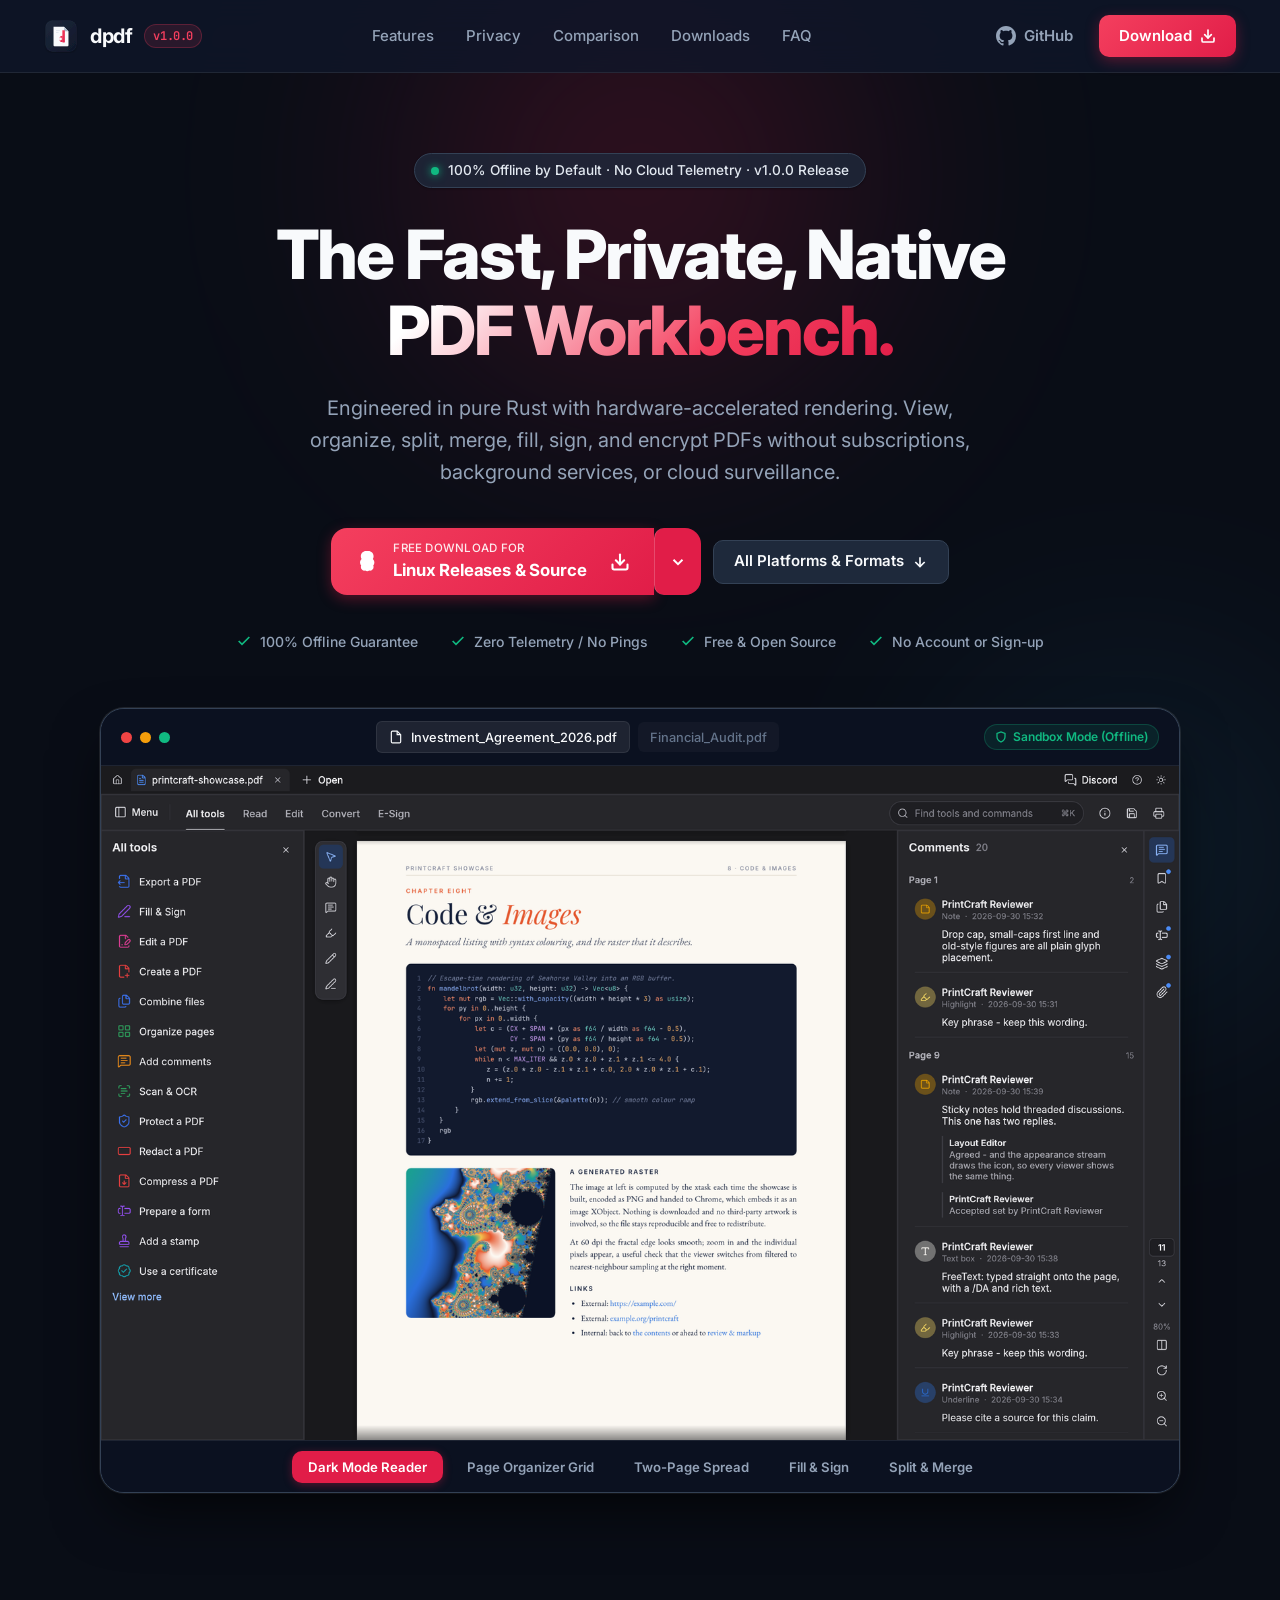
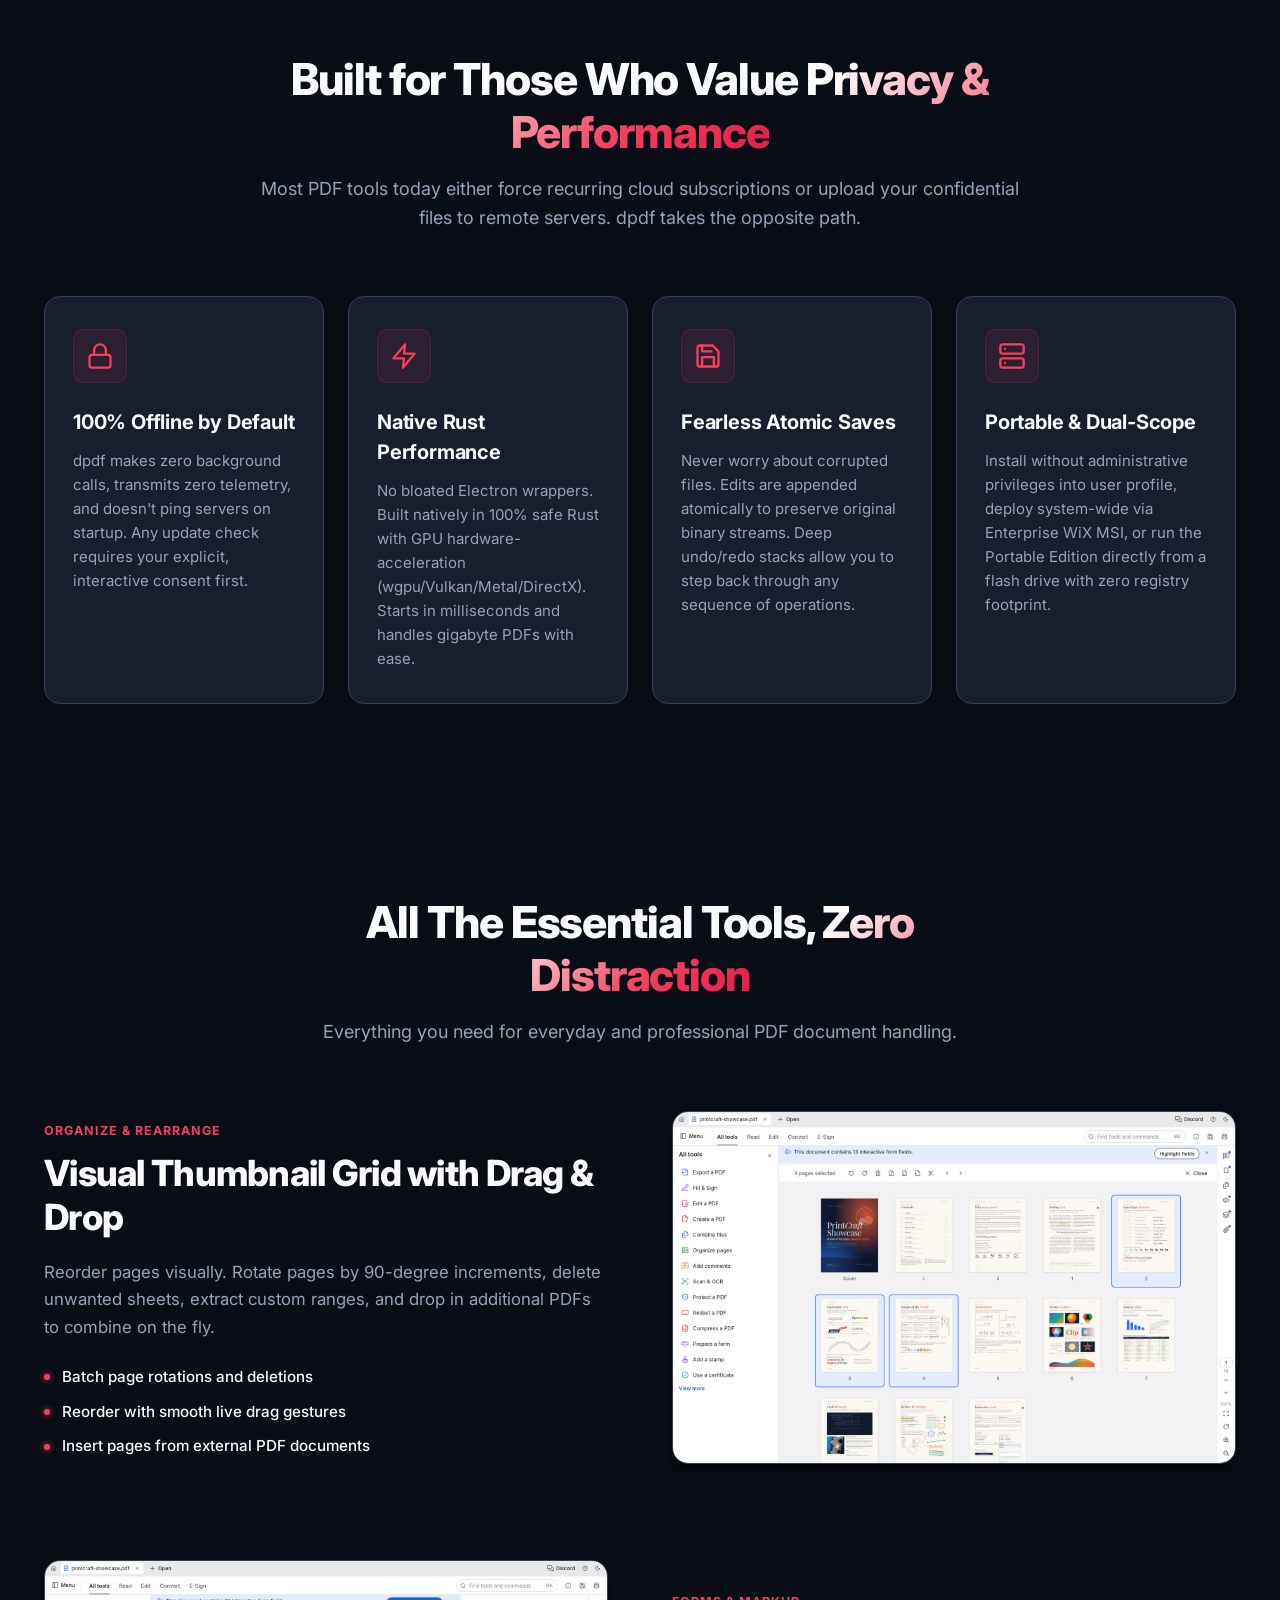
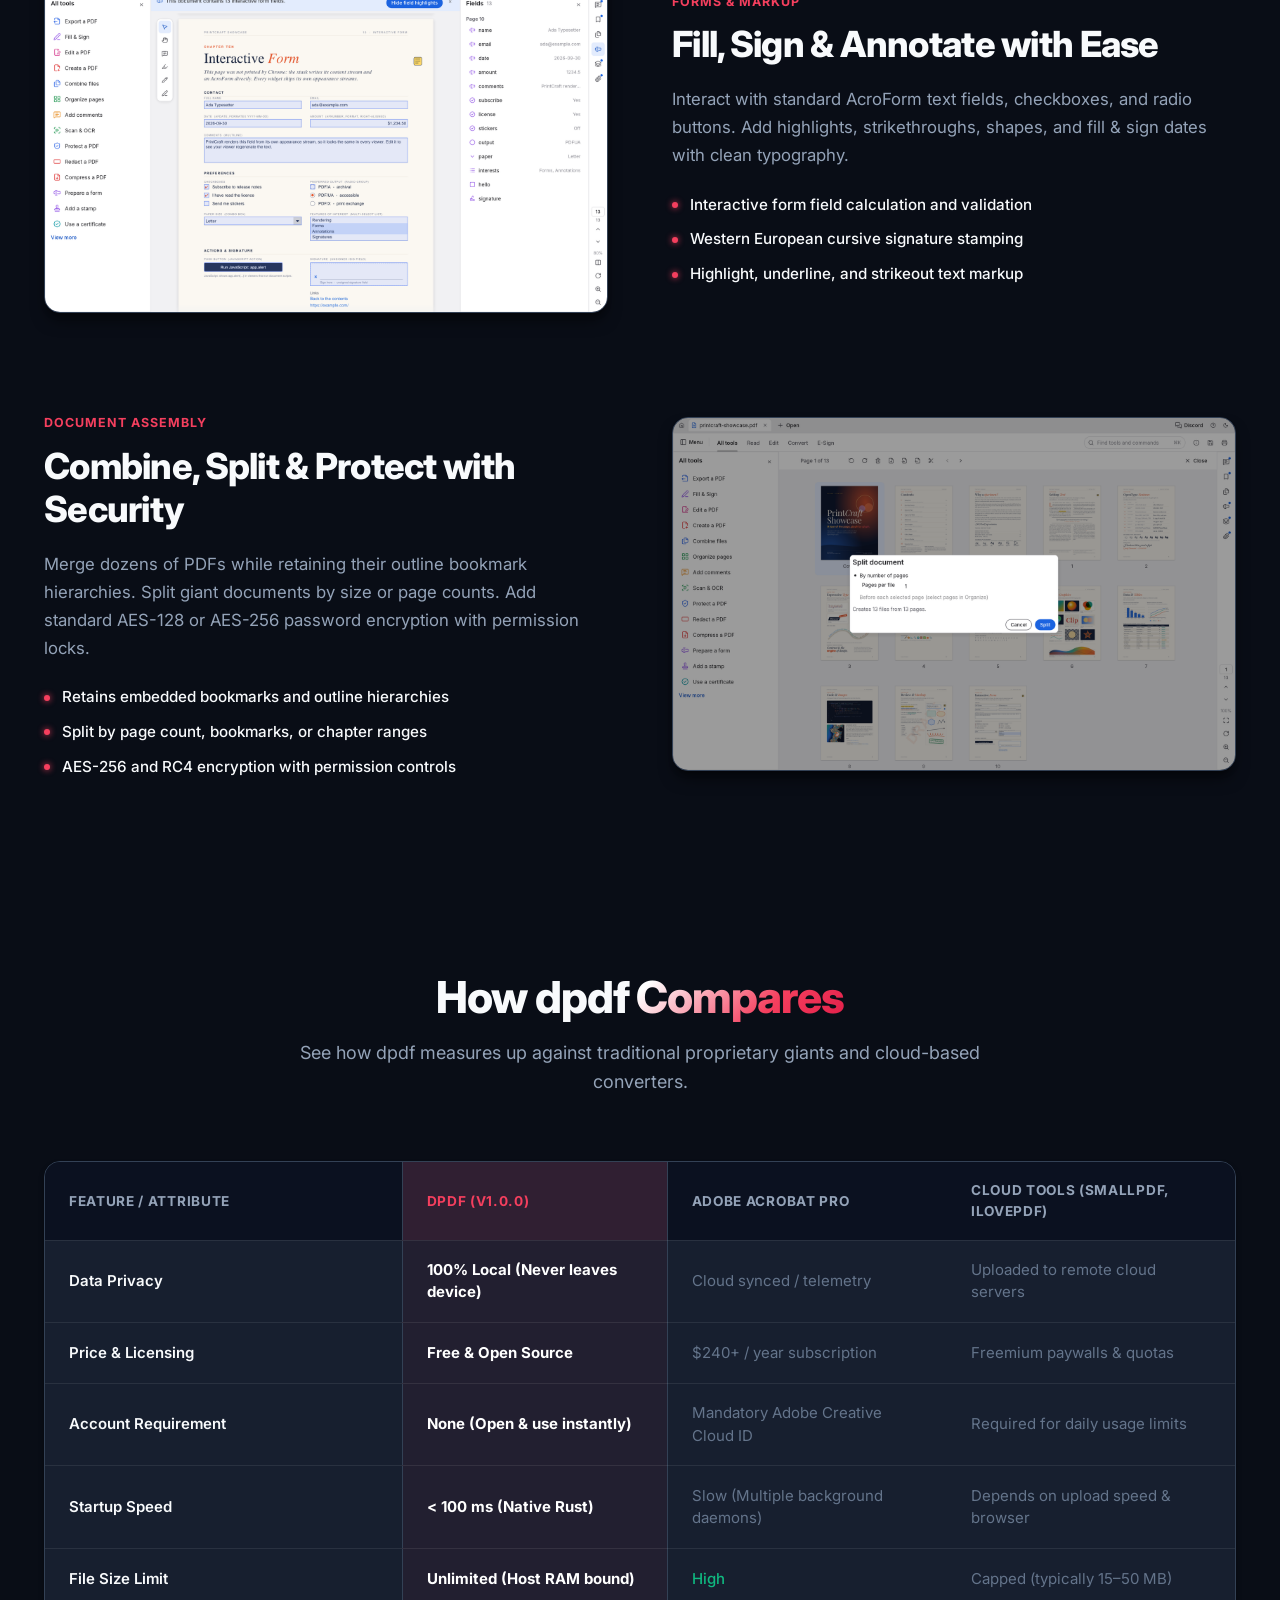
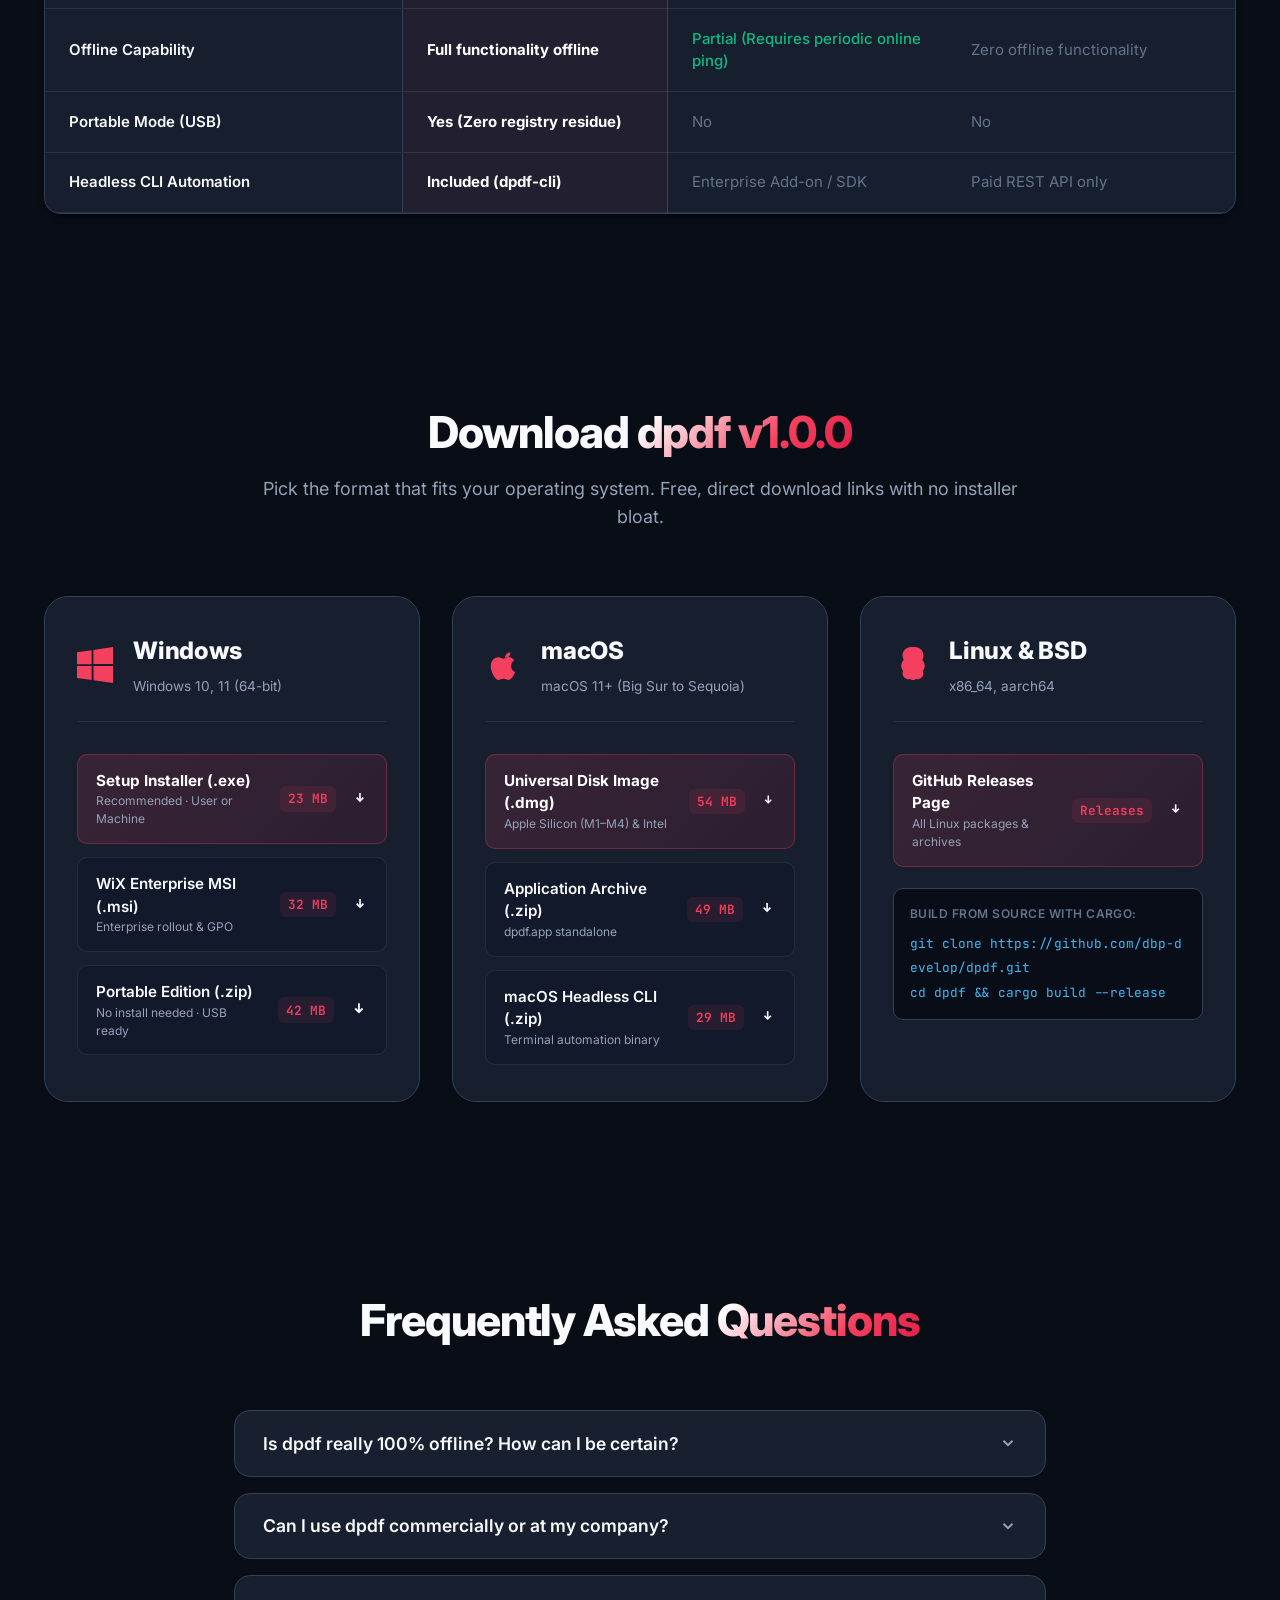
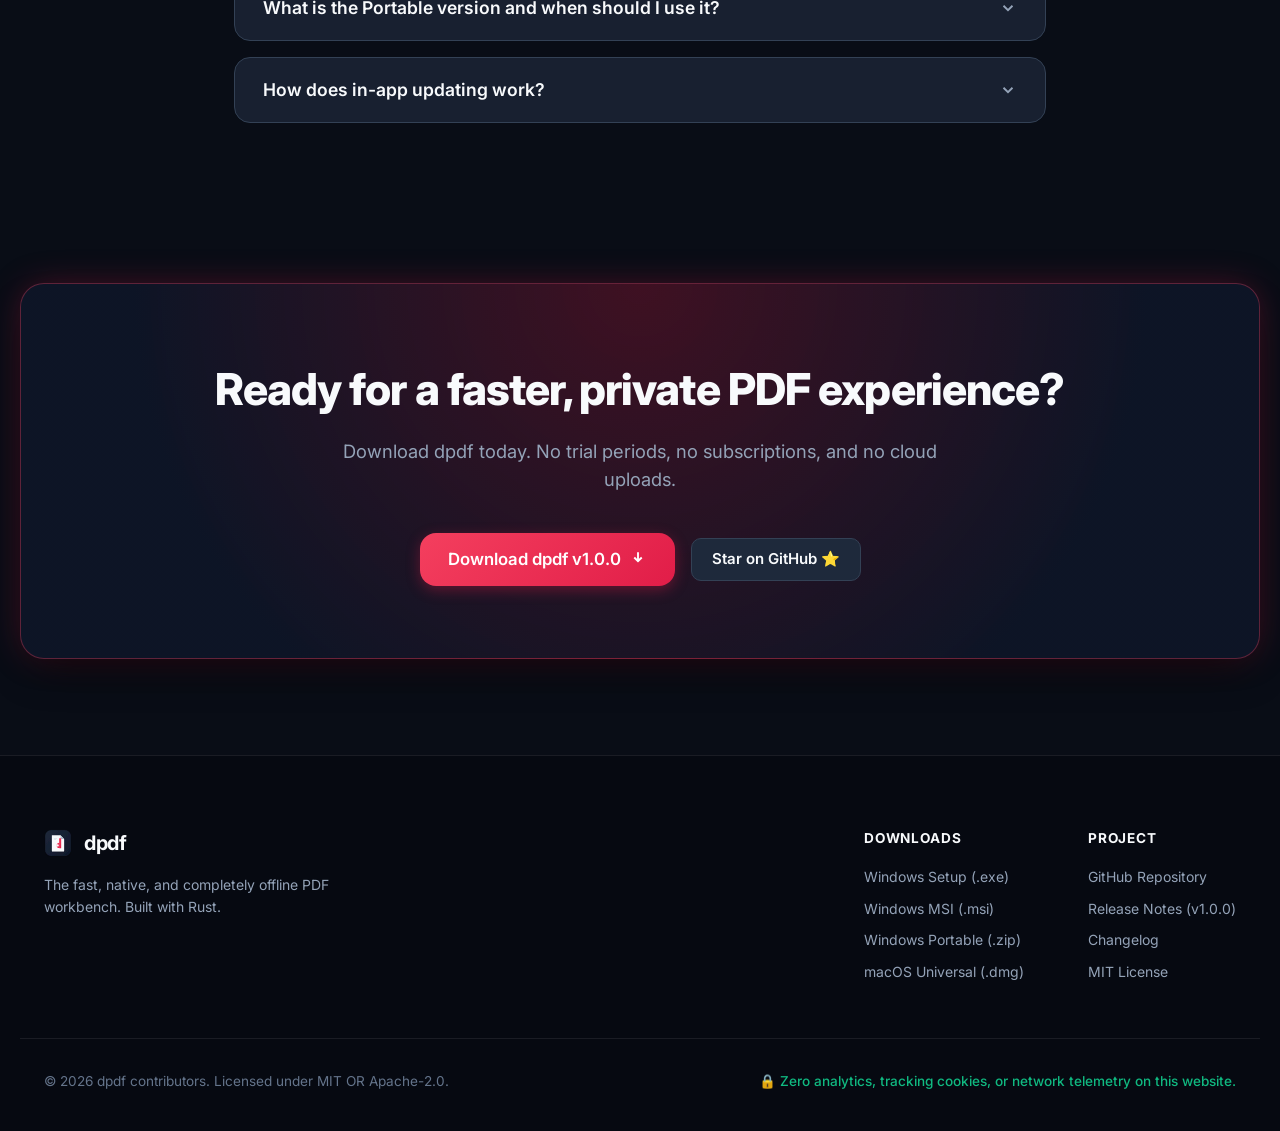
==== index.html @ dffc7f8f "feat(website): create modern product landing page for dpdf with direct downloads" ====
<!DOCTYPE html>
<html lang="en">
<head>
  <meta charset="UTF-8">
  <meta name="viewport" content="width=device-width, initial-scale=1.0">
  <title>dpdf — Fast, Private, and Completely Offline PDF Workbench</title>
  <meta name="description" content="A fast, native, and 100% offline PDF reader and editor written in pure Rust. View, organize, merge, split, annotate, and protect PDF documents with zero telemetry.">
  
  <!-- Open Graph / Social Media -->
  <meta property="og:type" content="website">
  <meta property="og:title" content="dpdf — Fast, Private, Completely Offline PDF Workbench">
  <meta property="og:description" content="Lightweight, zero-telemetry, pure native PDF workbench for Windows, macOS, and Linux. No accounts, no cloud uploads, instant startup.">
  <meta property="og:image" content="assets/dpdf-1024.png">
  
  <!-- Favicon -->
  <link rel="icon" type="image/svg+xml" href="assets/dpdf-icon.svg">
  <link rel="icon" type="image/x-icon" href="assets/dpdf.ico">
  <link rel="apple-touch-icon" href="assets/dpdf-1024.png">

  <!-- Google Fonts: Inter & JetBrains Mono -->
  <link rel="preconnect" href="https://fonts.googleapis.com">
  <link rel="preconnect" href="https://fonts.gstatic.com" crossorigin>
  <link href="https://fonts.googleapis.com/css2?family=Inter:wght@300;400;500;600;700;800&family=JetBrains+Mono:wght@400;600&display=swap" rel="stylesheet">

  <link rel="stylesheet" href="css/style.css">
</head>
<body class="dark-theme">

  <!-- Background decorative glows -->
  <div class="glow-bg glow-primary"></div>
  <div class="glow-bg glow-secondary"></div>

  <!-- Sticky Navbar -->
  <header class="navbar-wrapper">
    <div class="container navbar">
      <a href="#" class="brand-logo" aria-label="dpdf home">
        <img src="assets/dpdf-icon.svg" alt="dpdf mark" width="34" height="34" class="logo-mark">
        <span class="logo-text">dpdf</span>
        <span class="version-tag">v1.0.0</span>
      </a>

      <nav class="nav-links">
        <a href="#features">Features</a>
        <a href="#privacy">Privacy</a>
        <a href="#comparison">Comparison</a>
        <a href="#downloads">Downloads</a>
        <a href="#faq">FAQ</a>
      </nav>

      <div class="nav-actions">
        <a href="https://github.com/dbp-develop/dpdf" target="_blank" rel="noopener noreferrer" class="btn btn-ghost" title="View Source on GitHub">
          <svg width="20" height="20" viewBox="0 0 24 24" fill="currentColor">
            <path d="M12 0C5.37 0 0 5.37 0 12c0 5.31 3.435 9.795 8.205 11.385.6.105.825-.255.825-.57 0-.285-.015-1.23-.015-2.235-3.015.555-3.795-.735-4.035-1.41-.135-.345-.72-1.41-1.23-1.695-.42-.225-1.02-.78-.015-.795.945-.015 1.62.87 1.845 1.23 1.08 1.815 2.805 1.305 3.495.99.105-.78.42-1.305.765-1.605-2.67-.3-5.46-1.335-5.46-5.925 0-1.305.465-2.385 1.23-3.225-.12-.3-.54-1.53.12-3.18 0 0 1.005-.315 3.3 1.23.96-.27 1.98-.405 3-.405s2.04.135 3 .405c2.295-1.56 3.3-1.23 3.3-1.23.66 1.65.24 2.88.12 3.18.765.84 1.23 1.905 1.23 3.225 0 4.605-2.805 5.625-5.475 5.925.435.375.81 1.095.81 2.22 0 1.605-.015 2.895-.015 3.3 0 .315.225.69.825.57A12.02 12.02 0 0024 12c0-6.63-5.37-12-12-12z"/>
          </svg>
          <span class="desktop-only">GitHub</span>
        </a>
        <a href="#downloads" class="btn btn-primary nav-download-btn">
          <span>Download</span>
          <svg width="16" height="16" viewBox="0 0 24 24" fill="none" stroke="currentColor" stroke-width="2.5" stroke-linecap="round" stroke-linejoin="round">
            <path d="M21 15v4a2 2 0 0 1-2 2H5a2 2 0 0 1-2-2v-4"/>
            <polyline points="7 10 12 15 17 10"/>
            <line x1="12" y1="15" x2="12" y2="3"/>
          </svg>
        </a>
      </div>
    </div>
  </header>

  <!-- Hero Section -->
  <section class="hero-section">
    <div class="container hero-content">
      <div class="badge-pill">
        <span class="badge-dot"></span>
        <span>100% Offline by Default · No Cloud Telemetry · v1.0.0 Release</span>
      </div>

      <h1 class="hero-title">
        The Fast, Private, Native<br>
        <span class="text-gradient">PDF Workbench.</span>
      </h1>

      <p class="hero-subtitle">
        Engineered in pure Rust with hardware-accelerated rendering. View, organize, split, merge, fill, sign, and encrypt PDFs without subscriptions, background services, or cloud surveillance.
      </p>

      <!-- Smart Detected Download CTA -->
      <div class="hero-cta-container">
        <div class="primary-download-group">
          <a href="https://github.com/dbp-develop/dpdf/releases/download/v1.0.0/dpdf-1.0.0-setup.exe" id="main-download-btn" class="btn btn-hero btn-primary">
            <div class="btn-icon-wrapper" id="btn-os-icon">
              <!-- Default Windows icon -->
              <svg width="22" height="22" viewBox="0 0 24 24" fill="currentColor">
                <path d="M0 3.449L9.75 2.1v9.451H0m10.949-9.602L24 0v11.4H10.949M0 12.6h9.75v9.451L0 20.699M10.949 12.6H24V24l-12.9-1.801"/>
              </svg>
            </div>
            <div class="btn-text-wrapper">
              <span class="btn-subtext">Free Download for</span>
              <span class="btn-maintext" id="btn-os-label">Windows (64-bit .exe)</span>
            </div>
            <svg class="btn-arrow" width="20" height="20" viewBox="0 0 24 24" fill="none" stroke="currentColor" stroke-width="2.5" stroke-linecap="round" stroke-linejoin="round">
              <path d="M21 15v4a2 2 0 0 1-2 2H5a2 2 0 0 1-2-2v-4"/>
              <polyline points="7 10 12 15 17 10"/>
              <line x1="12" y1="15" x2="12" y2="3"/>
            </svg>
          </a>

          <!-- Quick platform picker dropdown toggle -->
          <button class="btn btn-hero-dropdown" id="platform-menu-toggle" aria-label="Choose other platform" aria-expanded="false">
            <svg width="18" height="18" viewBox="0 0 24 24" fill="none" stroke="currentColor" stroke-width="2.5">
              <polyline points="6 9 12 15 18 9"></polyline>
            </svg>
          </button>

          <!-- Dropdown menu -->
          <div class="platform-dropdown-menu" id="platform-dropdown">
            <div class="dropdown-header">Windows (64-bit)</div>
            <a href="https://github.com/dbp-develop/dpdf/releases/download/v1.0.0/dpdf-1.0.0-setup.exe" class="dropdown-item">
              <span class="item-title">Setup Installer (.exe)</span>
              <span class="item-desc">User & Machine UAC options · 23 MB</span>
            </a>
            <a href="https://github.com/dbp-develop/dpdf/releases/download/v1.0.0/dpdf-1.0.0-windows-x64.msi" class="dropdown-item">
              <span class="item-title">WiX Enterprise Package (.msi)</span>
              <span class="item-desc">Enterprise deployment & associations · 32 MB</span>
            </a>
            <a href="https://github.com/dbp-develop/dpdf/releases/download/v1.0.0/dpdf-1.0.0-windows-x64-portable.zip" class="dropdown-item">
              <span class="item-title">Portable Edition (.zip)</span>
              <span class="item-desc">Zero-install standalone (USB ready) · 42 MB</span>
            </a>

            <div class="dropdown-divider"></div>
            <div class="dropdown-header">macOS (Universal)</div>
            <a href="https://github.com/dbp-develop/dpdf/releases/download/v1.0.0/dpdf-1.0.0-macos-universal.dmg" class="dropdown-item">
              <span class="item-title">Apple Silicon & Intel (.dmg)</span>
              <span class="item-desc">Drag to Applications disk image · 54 MB</span>
            </a>
            <a href="https://github.com/dbp-develop/dpdf/releases/download/v1.0.0/dpdf-1.0.0-macos-universal.zip" class="dropdown-item">
              <span class="item-title">macOS App Archive (.zip)</span>
              <span class="item-desc">Universal dpdf.app bundle · 49 MB</span>
            </a>

            <div class="dropdown-divider"></div>
            <div class="dropdown-header">Linux & Automation</div>
            <a href="https://github.com/dbp-develop/dpdf/releases/latest" class="dropdown-item">
              <span class="item-title">Linux Releases & Source</span>
              <span class="item-desc">Tarball, AppImage, and source packages</span>
            </a>
            <a href="https://github.com/dbp-develop/dpdf/releases/download/v1.0.0/dpdf-cli-1.0.0-macos-universal.zip" class="dropdown-item">
              <span class="item-title">Headless CLI (dpdf-cli)</span>
              <span class="item-desc">For batch scripts, CI/CD, and terminals</span>
            </a>
          </div>
        </div>

        <a href="#downloads" class="btn btn-secondary">
          <span>All Platforms & Formats</span>
          <svg width="16" height="16" viewBox="0 0 24 24" fill="none" stroke="currentColor" stroke-width="2.5">
            <line x1="12" y1="5" x2="12" y2="19"></line>
            <polyline points="19 12 12 19 5 12"></polyline>
          </svg>
        </a>
      </div>

      <div class="hero-trust-bar">
        <div class="trust-item">
          <svg width="16" height="16" viewBox="0 0 24 24" fill="none" stroke="var(--color-emerald)" stroke-width="2.5"><polyline points="20 6 9 17 4 12"/></svg>
          <span>100% Offline Guarantee</span>
        </div>
        <div class="trust-item">
          <svg width="16" height="16" viewBox="0 0 24 24" fill="none" stroke="var(--color-emerald)" stroke-width="2.5"><polyline points="20 6 9 17 4 12"/></svg>
          <span>Zero Telemetry / No Pings</span>
        </div>
        <div class="trust-item">
          <svg width="16" height="16" viewBox="0 0 24 24" fill="none" stroke="var(--color-emerald)" stroke-width="2.5"><polyline points="20 6 9 17 4 12"/></svg>
          <span>Free & Open Source</span>
        </div>
        <div class="trust-item">
          <svg width="16" height="16" viewBox="0 0 24 24" fill="none" stroke="var(--color-emerald)" stroke-width="2.5"><polyline points="20 6 9 17 4 12"/></svg>
          <span>No Account or Sign-up</span>
        </div>
      </div>

      <!-- App Mockup Preview -->
      <div class="hero-window-mockup">
        <div class="window-chrome">
          <div class="window-controls">
            <span class="control-dot close"></span>
            <span class="control-dot minimize"></span>
            <span class="control-dot maximize"></span>
          </div>
          <div class="window-tabs">
            <div class="window-tab active">
              <svg width="14" height="14" viewBox="0 0 24 24" fill="none" stroke="currentColor" stroke-width="2"><path d="M14 2H6a2 2 0 0 0-2 2v16a2 2 0 0 0 2 2h12a2 2 0 0 0 2-2V8z"/><polyline points="14 2 14 8 20 8"/></svg>
              <span>Investment_Agreement_2026.pdf</span>
            </div>
            <div class="window-tab">
              <span>Financial_Audit.pdf</span>
            </div>
          </div>
          <div class="window-badge">
            <svg width="12" height="12" viewBox="0 0 24 24" fill="none" stroke="var(--color-emerald)" stroke-width="2.5"><path d="M12 22s8-4 8-10V5l-8-3-8 3v7c0 6 8 10 8 10z"/></svg>
            <span>Sandbox Mode (Offline)</span>
          </div>
        </div>

        <div class="window-viewport">
          <img src="assets/pdfcraft-dark.png" id="preview-img" alt="dpdf desktop application preview" loading="eager">
        </div>

        <!-- Interactive preview switchers -->
        <div class="preview-tabs">
          <button class="preview-tab active" data-src="assets/pdfcraft-dark.png">Dark Mode Reader</button>
          <button class="preview-tab" data-src="assets/pdfcraft-organize.png">Page Organizer Grid</button>
          <button class="preview-tab" data-src="assets/pdfcraft-viewer.png">Two-Page Spread</button>
          <button class="preview-tab" data-src="assets/pdfcraft-forms.png">Fill & Sign</button>
          <button class="preview-tab" data-src="assets/pdfcraft-split.png">Split & Merge</button>
        </div>
      </div>
    </div>
  </section>

  <!-- Core Pillars Grid -->
  <section class="section pillars-section" id="privacy">
    <div class="container">
      <div class="section-header">
        <h2 class="section-title">Built for Those Who Value <span class="text-gradient">Privacy & Performance</span></h2>
        <p class="section-subtitle">Most PDF tools today either force recurring cloud subscriptions or upload your confidential files to remote servers. dpdf takes the opposite path.</p>
      </div>

      <div class="pillars-grid">
        <div class="pillar-card">
          <div class="pillar-icon-box">
            <svg width="28" height="28" viewBox="0 0 24 24" fill="none" stroke="currentColor" stroke-width="2" stroke-linecap="round" stroke-linejoin="round">
              <rect x="3" y="11" width="18" height="11" rx="2" ry="2"/>
              <path d="M7 11V7a5 5 0 0 1 10 0v4"/>
            </svg>
          </div>
          <h3 class="pillar-title">100% Offline by Default</h3>
          <p class="pillar-desc">
            dpdf makes zero background calls, transmits zero telemetry, and doesn't ping servers on startup. Any update check requires your explicit, interactive consent first.
          </p>
        </div>

        <div class="pillar-card">
          <div class="pillar-icon-box">
            <svg width="28" height="28" viewBox="0 0 24 24" fill="none" stroke="currentColor" stroke-width="2" stroke-linecap="round" stroke-linejoin="round">
              <polygon points="13 2 3 14 12 14 11 22 21 10 12 10 13 2"/>
            </svg>
          </div>
          <h3 class="pillar-title">Native Rust Performance</h3>
          <p class="pillar-desc">
            No bloated Electron wrappers. Built natively in 100% safe Rust with GPU hardware-acceleration (wgpu/Vulkan/Metal/DirectX). Starts in milliseconds and handles gigabyte PDFs with ease.
          </p>
        </div>

        <div class="pillar-card">
          <div class="pillar-icon-box">
            <svg width="28" height="28" viewBox="0 0 24 24" fill="none" stroke="currentColor" stroke-width="2" stroke-linecap="round" stroke-linejoin="round">
              <path d="M19 21H5a2 2 0 0 1-2-2V5a2 2 0 0 1 2-2h11l5 5v11a2 2 0 0 1-2 2z"/>
              <polyline points="17 21 17 13 7 13 7 21"/>
              <polyline points="7 3 7 8 15 8"/>
            </svg>
          </div>
          <h3 class="pillar-title">Fearless Atomic Saves</h3>
          <p class="pillar-desc">
            Never worry about corrupted files. Edits are appended atomically to preserve original binary streams. Deep undo/redo stacks allow you to step back through any sequence of operations.
          </p>
        </div>

        <div class="pillar-card">
          <div class="pillar-icon-box">
            <svg width="28" height="28" viewBox="0 0 24 24" fill="none" stroke="currentColor" stroke-width="2" stroke-linecap="round" stroke-linejoin="round">
              <rect x="2" y="2" width="20" height="8" rx="2" ry="2"/>
              <rect x="2" y="14" width="20" height="8" rx="2" ry="2"/>
              <line x1="6" y1="6" x2="6.01" y2="6"/>
              <line x1="6" y1="18" x2="6.01" y2="18"/>
            </svg>
          </div>
          <h3 class="pillar-title">Portable & Dual-Scope</h3>
          <p class="pillar-desc">
            Install without administrative privileges into user profile, deploy system-wide via Enterprise WiX MSI, or run the Portable Edition directly from a flash drive with zero registry footprint.
          </p>
        </div>
      </div>
    </div>
  </section>

  <!-- Feature Showcase -->
  <section class="section features-section" id="features">
    <div class="container">
      <div class="section-header">
        <h2 class="section-title">All The Essential Tools, <span class="text-gradient">Zero Distraction</span></h2>
        <p class="section-subtitle">Everything you need for everyday and professional PDF document handling.</p>
      </div>

      <div class="feature-rows">
        <!-- Feature 1 -->
        <div class="feature-row">
          <div class="feature-info">
            <span class="feature-tag">Organize & Rearrange</span>
            <h3 class="feature-heading">Visual Thumbnail Grid with Drag & Drop</h3>
            <p class="feature-text">
              Reorder pages visually. Rotate pages by 90-degree increments, delete unwanted sheets, extract custom ranges, and drop in additional PDFs to combine on the fly.
            </p>
            <ul class="feature-checklist">
              <li>Batch page rotations and deletions</li>
              <li>Reorder with smooth live drag gestures</li>
              <li>Insert pages from external PDF documents</li>
            </ul>
          </div>
          <div class="feature-media">
            <img src="assets/pdfcraft-organize.png" alt="dpdf organize pages tool" loading="lazy">
          </div>
        </div>

        <!-- Feature 2 -->
        <div class="feature-row reverse">
          <div class="feature-info">
            <span class="feature-tag">Forms & Markup</span>
            <h3 class="feature-heading">Fill, Sign & Annotate with Ease</h3>
            <p class="feature-text">
              Interact with standard AcroForm text fields, checkboxes, and radio buttons. Add highlights, strikethroughs, shapes, and fill & sign dates with clean typography.
            </p>
            <ul class="feature-checklist">
              <li>Interactive form field calculation and validation</li>
              <li>Western European cursive signature stamping</li>
              <li>Highlight, underline, and strikeout text markup</li>
            </ul>
          </div>
          <div class="feature-media">
            <img src="assets/pdfcraft-forms.png" alt="dpdf form filling and annotation" loading="lazy">
          </div>
        </div>

        <!-- Feature 3 -->
        <div class="feature-row">
          <div class="feature-info">
            <span class="feature-tag">Document Assembly</span>
            <h3 class="feature-heading">Combine, Split & Protect with Security</h3>
            <p class="feature-text">
              Merge dozens of PDFs while retaining their outline bookmark hierarchies. Split giant documents by size or page counts. Add standard AES-128 or AES-256 password encryption with permission locks.
            </p>
            <ul class="feature-checklist">
              <li>Retains embedded bookmarks and outline hierarchies</li>
              <li>Split by page count, bookmarks, or chapter ranges</li>
              <li>AES-256 and RC4 encryption with permission controls</li>
            </ul>
          </div>
          <div class="feature-media">
            <img src="assets/pdfcraft-split.png" alt="dpdf split and combine PDFs" loading="lazy">
          </div>
        </div>
      </div>
    </div>
  </section>

  <!-- Head-to-Head Comparison -->
  <section class="section comparison-section" id="comparison">
    <div class="container">
      <div class="section-header">
        <h2 class="section-title">How dpdf <span class="text-gradient">Compares</span></h2>
        <p class="section-subtitle">See how dpdf measures up against traditional proprietary giants and cloud-based converters.</p>
      </div>

      <div class="table-wrapper">
        <table class="comparison-table">
          <thead>
            <tr>
              <th class="table-col-feature">Feature / Attribute</th>
              <th class="table-col-dpdf highlight">dpdf (v1.0.0)</th>
              <th class="table-col-other">Adobe Acrobat Pro</th>
              <th class="table-col-other">Cloud Tools (Smallpdf, ILovePDF)</th>
            </tr>
          </thead>
          <tbody>
            <tr>
              <td class="feature-name">Data Privacy</td>
              <td class="table-cell-check highlight"><strong>100% Local (Never leaves device)</strong></td>
              <td class="table-cell-cross">Cloud synced / telemetry</td>
              <td class="table-cell-cross">Uploaded to remote cloud servers</td>
            </tr>
            <tr>
              <td class="feature-name">Price & Licensing</td>
              <td class="table-cell-check highlight"><strong>Free & Open Source</strong></td>
              <td class="table-cell-cross">$240+ / year subscription</td>
              <td class="table-cell-cross">Freemium paywalls & quotas</td>
            </tr>
            <tr>
              <td class="feature-name">Account Requirement</td>
              <td class="table-cell-check highlight"><strong>None (Open & use instantly)</strong></td>
              <td class="table-cell-cross">Mandatory Adobe Creative Cloud ID</td>
              <td class="table-cell-cross">Required for daily usage limits</td>
            </tr>
            <tr>
              <td class="feature-name">Startup Speed</td>
              <td class="table-cell-check highlight"><strong>&lt; 100 ms (Native Rust)</strong></td>
              <td class="table-cell-cross">Slow (Multiple background daemons)</td>
              <td class="table-cell-cross">Depends on upload speed & browser</td>
            </tr>
            <tr>
              <td class="feature-name">File Size Limit</td>
              <td class="table-cell-check highlight"><strong>Unlimited (Host RAM bound)</strong></td>
              <td class="table-cell-check">High</td>
              <td class="table-cell-cross">Capped (typically 15–50 MB)</td>
            </tr>
            <tr>
              <td class="feature-name">Offline Capability</td>
              <td class="table-cell-check highlight"><strong>Full functionality offline</strong></td>
              <td class="table-cell-check">Partial (Requires periodic online ping)</td>
              <td class="table-cell-cross">Zero offline functionality</td>
            </tr>
            <tr>
              <td class="feature-name">Portable Mode (USB)</td>
              <td class="table-cell-check highlight"><strong>Yes (Zero registry residue)</strong></td>
              <td class="table-cell-cross">No</td>
              <td class="table-cell-cross">No</td>
            </tr>
            <tr>
              <td class="feature-name">Headless CLI Automation</td>
              <td class="table-cell-check highlight"><strong>Included (dpdf-cli)</strong></td>
              <td class="table-cell-cross">Enterprise Add-on / SDK</td>
              <td class="table-cell-cross">Paid REST API only</td>
            </tr>
          </tbody>
        </table>
      </div>
    </div>
  </section>

  <!-- Direct Downloads Section -->
  <section class="section downloads-section" id="downloads">
    <div class="container">
      <div class="section-header">
        <h2 class="section-title">Download <span class="text-gradient">dpdf v1.0.0</span></h2>
        <p class="section-subtitle">Pick the format that fits your operating system. Free, direct download links with no installer bloat.</p>
      </div>

      <div class="download-cards-grid">
        <!-- Windows Card -->
        <div class="download-card">
          <div class="card-os-header">
            <svg class="os-icon" width="36" height="36" viewBox="0 0 24 24" fill="currentColor">
              <path d="M0 3.449L9.75 2.1v9.451H0m10.949-9.602L24 0v11.4H10.949M0 12.6h9.75v9.451L0 20.699M10.949 12.6H24V24l-12.9-1.801"/>
            </svg>
            <div>
              <h3 class="card-os-name">Windows</h3>
              <span class="card-os-sub">Windows 10, 11 (64-bit)</span>
            </div>
          </div>

          <div class="download-options-list">
            <a href="https://github.com/dbp-develop/dpdf/releases/download/v1.0.0/dpdf-1.0.0-setup.exe" class="download-link-row primary-link">
              <div class="link-meta">
                <span class="link-name">Setup Installer (.exe)</span>
                <span class="link-tag">Recommended · User or Machine</span>
              </div>
              <span class="link-size">23 MB</span>
              <svg width="18" height="18" viewBox="0 0 24 24" fill="none" stroke="currentColor" stroke-width="2.5"><polyline points="7 10 12 15 17 10"/><line x1="12" y1="15" x2="12" y2="3"/></svg>
            </a>

            <a href="https://github.com/dbp-develop/dpdf/releases/download/v1.0.0/dpdf-1.0.0-windows-x64.msi" class="download-link-row">
              <div class="link-meta">
                <span class="link-name">WiX Enterprise MSI (.msi)</span>
                <span class="link-tag">Enterprise rollout & GPO</span>
              </div>
              <span class="link-size">32 MB</span>
              <svg width="18" height="18" viewBox="0 0 24 24" fill="none" stroke="currentColor" stroke-width="2.5"><polyline points="7 10 12 15 17 10"/><line x1="12" y1="15" x2="12" y2="3"/></svg>
            </a>

            <a href="https://github.com/dbp-develop/dpdf/releases/download/v1.0.0/dpdf-1.0.0-windows-x64-portable.zip" class="download-link-row">
              <div class="link-meta">
                <span class="link-name">Portable Edition (.zip)</span>
                <span class="link-tag">No install needed · USB ready</span>
              </div>
              <span class="link-size">42 MB</span>
              <svg width="18" height="18" viewBox="0 0 24 24" fill="none" stroke="currentColor" stroke-width="2.5"><polyline points="7 10 12 15 17 10"/><line x1="12" y1="15" x2="12" y2="3"/></svg>
            </a>
          </div>
        </div>

        <!-- macOS Card -->
        <div class="download-card">
          <div class="card-os-header">
            <svg class="os-icon" width="36" height="36" viewBox="0 0 24 24" fill="currentColor">
              <path d="M18.71 19.5c-.83 1.24-1.71 2.45-3.05 2.47-1.34.03-1.77-.79-3.29-.79-1.53 0-2 .77-3.27.82-1.31.05-2.3-1.32-3.14-2.53C4.25 17 2.94 12.45 4.7 9.39c.87-1.52 2.43-2.48 4.12-2.51 1.28-.02 2.5.87 3.29.87.78 0 2.26-1.07 3.81-.91.65.03 2.47.26 3.64 1.98-.09.06-2.17 1.28-2.15 3.81.03 3.02 2.65 4.03 2.68 4.04-.03.07-.42 1.44-1.38 2.83M15.97 6.37c.61-.75 1.04-1.8 0.92-2.85-.9.04-2 .6-2.63 1.34-.55.63-.99 1.68-.86 2.7 1 .08 1.96-.44 2.57-1.19z"/>
            </svg>
            <div>
              <h3 class="card-os-name">macOS</h3>
              <span class="card-os-sub">macOS 11+ (Big Sur to Sequoia)</span>
            </div>
          </div>

          <div class="download-options-list">
            <a href="https://github.com/dbp-develop/dpdf/releases/download/v1.0.0/dpdf-1.0.0-macos-universal.dmg" class="download-link-row primary-link">
              <div class="link-meta">
                <span class="link-name">Universal Disk Image (.dmg)</span>
                <span class="link-tag">Apple Silicon (M1–M4) & Intel</span>
              </div>
              <span class="link-size">54 MB</span>
              <svg width="18" height="18" viewBox="0 0 24 24" fill="none" stroke="currentColor" stroke-width="2.5"><polyline points="7 10 12 15 17 10"/><line x1="12" y1="15" x2="12" y2="3"/></svg>
            </a>

            <a href="https://github.com/dbp-develop/dpdf/releases/download/v1.0.0/dpdf-1.0.0-macos-universal.zip" class="download-link-row">
              <div class="link-meta">
                <span class="link-name">Application Archive (.zip)</span>
                <span class="link-tag">dpdf.app standalone</span>
              </div>
              <span class="link-size">49 MB</span>
              <svg width="18" height="18" viewBox="0 0 24 24" fill="none" stroke="currentColor" stroke-width="2.5"><polyline points="7 10 12 15 17 10"/><line x1="12" y1="15" x2="12" y2="3"/></svg>
            </a>

            <a href="https://github.com/dbp-develop/dpdf/releases/download/v1.0.0/dpdf-cli-1.0.0-macos-universal.zip" class="download-link-row">
              <div class="link-meta">
                <span class="link-name">macOS Headless CLI (.zip)</span>
                <span class="link-tag">Terminal automation binary</span>
              </div>
              <span class="link-size">29 MB</span>
              <svg width="18" height="18" viewBox="0 0 24 24" fill="none" stroke="currentColor" stroke-width="2.5"><polyline points="7 10 12 15 17 10"/><line x1="12" y1="15" x2="12" y2="3"/></svg>
            </a>
          </div>
        </div>

        <!-- Linux Card -->
        <div class="download-card">
          <div class="card-os-header">
            <svg class="os-icon" width="36" height="36" viewBox="0 0 24 24" fill="currentColor">
              <path d="M12.012 0c-3.13 0-5.672 2.542-5.672 5.672 0 1.077.307 2.083.84 2.941C6.273 9.429 5.5 10.871 5.5 12.5c0 1.258.463 2.41 1.229 3.3-.23.51-.36 1.079-.36 1.68 0 2.21 1.79 4 4 4 .26 0 .51-.03.76-.08.64.38 1.39.6 2.19.6s1.55-.22 2.19-.6c.25.05.5.08.76.08 2.21 0 4-1.79 4-4 0-.601-.13-1.17-.36-1.68.766-.89 1.229-2.042 1.229-3.3 0-1.629-.773-3.071-1.68-3.887.533-.858.84-1.864.84-2.941 0-3.13-2.542-5.672-5.672-5.672z"/>
            </svg>
            <div>
              <h3 class="card-os-name">Linux & BSD</h3>
              <span class="card-os-sub">x86_64, aarch64</span>
            </div>
          </div>

          <div class="download-options-list">
            <a href="https://github.com/dbp-develop/dpdf/releases/latest" class="download-link-row primary-link">
              <div class="link-meta">
                <span class="link-name">GitHub Releases Page</span>
                <span class="link-tag">All Linux packages & archives</span>
              </div>
              <span class="link-size">Releases</span>
              <svg width="18" height="18" viewBox="0 0 24 24" fill="none" stroke="currentColor" stroke-width="2.5"><polyline points="7 10 12 15 17 10"/><line x1="12" y1="15" x2="12" y2="3"/></svg>
            </a>

            <div class="code-snippet-box">
              <span class="snippet-label">Build from source with Cargo:</span>
              <code>git clone https://github.com/dbp-develop/dpdf.git<br>cd dpdf && cargo build --release</code>
            </div>
          </div>
        </div>
      </div>
    </div>
  </section>

  <!-- FAQ Accordion -->
  <section class="section faq-section" id="faq">
    <div class="container faq-container">
      <div class="section-header">
        <h2 class="section-title">Frequently Asked <span class="text-gradient">Questions</span></h2>
      </div>

      <div class="faq-list">
        <div class="faq-item">
          <button class="faq-question">
            <span>Is dpdf really 100% offline? How can I be certain?</span>
            <svg class="faq-arrow" width="18" height="18" viewBox="0 0 24 24" fill="none" stroke="currentColor" stroke-width="2.5"><polyline points="6 9 12 15 18 9"/></svg>
          </button>
          <div class="faq-answer">
            <p>Yes, completely. dpdf runs in an isolated local sandbox with zero network telemetry or tracking. The "Check for updates" feature never connects automatically: clicking it first displays an explicit consent warning dialog with Agree and Cancel options. If cancelled, zero network packets are sent.</p>
          </div>
        </div>

        <div class="faq-item">
          <button class="faq-question">
            <span>Can I use dpdf commercially or at my company?</span>
            <svg class="faq-arrow" width="18" height="18" viewBox="0 0 24 24" fill="none" stroke="currentColor" stroke-width="2.5"><polyline points="6 9 12 15 18 9"/></svg>
          </button>
          <div class="faq-answer">
            <p>Yes. dpdf is released under the permissive open-source MIT OR Apache-2.0 licenses. You can use it freely for personal, professional, and enterprise business purposes. For IT administrators, our dual-scope WiX MSI package supports silent installation and Group Policy Object (GPO) deployment.</p>
          </div>
        </div>

        <div class="faq-item">
          <button class="faq-question">
            <span>What is the Portable version and when should I use it?</span>
            <svg class="faq-arrow" width="18" height="18" viewBox="0 0 24 24" fill="none" stroke="currentColor" stroke-width="2.5"><polyline points="6 9 12 15 18 9"/></svg>
          </button>
          <div class="faq-answer">
            <p>The Portable Edition is a self-contained ZIP archive that requires no installation and no administrator rights. You can extract it to any folder or run it directly from a USB flash drive. In portable mode, dpdf stores all configuration in a local <code>dpdfData</code> subfolder, leaving zero trace in the Windows Registry.</p>
          </div>
        </div>

        <div class="faq-item">
          <button class="faq-question">
            <span>How does in-app updating work?</span>
            <svg class="faq-arrow" width="18" height="18" viewBox="0 0 24 24" fill="none" stroke="currentColor" stroke-width="2.5"><polyline points="6 9 12 15 18 9"/></svg>
          </button>
          <div class="faq-answer">
            <p>Under <strong>Preferences ▸ Updates</strong> or <strong>Help ▸ Check for updates…</strong>, you can trigger an update check. Once you confirm the privacy dialog, dpdf securely queries GitHub Releases for updates, displays an in-app download progress bar, and provides a 1-click "Install & Restart" button to seamlessly update the entire application.</p>
          </div>
        </div>
      </div>
    </div>
  </section>

  <!-- CTA Banner -->
  <section class="section cta-section">
    <div class="container cta-box">
      <h2 class="cta-title">Ready for a faster, private PDF experience?</h2>
      <p class="cta-subtitle">Download dpdf today. No trial periods, no subscriptions, and no cloud uploads.</p>
      <div class="cta-actions">
        <a href="#downloads" class="btn btn-hero btn-primary">
          <span>Download dpdf v1.0.0</span>
          <svg width="18" height="18" viewBox="0 0 24 24" fill="none" stroke="currentColor" stroke-width="2.5"><polyline points="7 10 12 15 17 10"/><line x1="12" y1="15" x2="12" y2="3"/></svg>
        </a>
        <a href="https://github.com/dbp-develop/dpdf" target="_blank" rel="noopener noreferrer" class="btn btn-secondary">
          <span>Star on GitHub ⭐</span>
        </a>
      </div>
    </div>
  </section>

  <!-- Footer -->
  <footer class="footer">
    <div class="container footer-content">
      <div class="footer-brand">
        <a href="#" class="brand-logo">
          <img src="assets/dpdf-icon.svg" alt="dpdf" width="28" height="28">
          <span class="logo-text">dpdf</span>
        </a>
        <p class="footer-desc">The fast, native, and completely offline PDF workbench. Built with Rust.</p>
      </div>

      <div class="footer-links-group">
        <div class="footer-col">
          <h4>Downloads</h4>
          <a href="https://github.com/dbp-develop/dpdf/releases/download/v1.0.0/dpdf-1.0.0-setup.exe">Windows Setup (.exe)</a>
          <a href="https://github.com/dbp-develop/dpdf/releases/download/v1.0.0/dpdf-1.0.0-windows-x64.msi">Windows MSI (.msi)</a>
          <a href="https://github.com/dbp-develop/dpdf/releases/download/v1.0.0/dpdf-1.0.0-windows-x64-portable.zip">Windows Portable (.zip)</a>
          <a href="https://github.com/dbp-develop/dpdf/releases/download/v1.0.0/dpdf-1.0.0-macos-universal.dmg">macOS Universal (.dmg)</a>
        </div>

        <div class="footer-col">
          <h4>Project</h4>
          <a href="https://github.com/dbp-develop/dpdf" target="_blank" rel="noopener noreferrer">GitHub Repository</a>
          <a href="https://github.com/dbp-develop/dpdf/releases/tag/v1.0.0" target="_blank" rel="noopener noreferrer">Release Notes (v1.0.0)</a>
          <a href="https://github.com/dbp-develop/dpdf/blob/main/CHANGELOG.md" target="_blank" rel="noopener noreferrer">Changelog</a>
          <a href="https://github.com/dbp-develop/dpdf/blob/main/LICENSE-MIT" target="_blank" rel="noopener noreferrer">MIT License</a>
        </div>
      </div>
    </div>

    <div class="container footer-bottom">
      <p>© 2026 dpdf contributors. Licensed under MIT OR Apache-2.0.</p>
      <p class="footer-offline-note">🔒 Zero analytics, tracking cookies, or network telemetry on this website.</p>
    </div>
  </footer>

  <script src="js/main.js"></script>
</body>
</html>
---- css/style.css ----
/* ==========================================================================
   dpdf — Modern Product Landing Stylesheet
   Designed with precision, dark aesthetic, and native speed
   ========================================================================== */

:root {
  --color-bg: #090d16;
  --color-bg-secondary: #0f172a;
  --color-surface: #1e293b;
  --color-surface-hover: #283548;
  --color-surface-card: rgba(30, 41, 59, 0.7);
  --color-surface-glass: rgba(15, 23, 42, 0.8);
  --color-border: #334155;
  --color-border-subtle: rgba(255, 255, 255, 0.08);
  --color-border-glow: rgba(225, 29, 72, 0.4);

  --color-primary: #e11d48;
  --color-primary-hover: #be123c;
  --color-primary-glow: rgba(225, 29, 72, 0.35);
  --color-rose: #f43f5e;
  --color-rose-glow: rgba(244, 63, 94, 0.2);
  --color-emerald: #10b981;
  --color-emerald-glow: rgba(16, 185, 129, 0.2);

  --color-text-main: #f8fafc;
  --color-text-muted: #94a3b8;
  --color-text-subtle: #64748b;

  --font-sans: 'Inter', -apple-system, BlinkMacSystemFont, 'Segoe UI', Roboto, Helvetica, Arial, sans-serif;
  --font-mono: 'JetBrains Mono', ui-monospace, SFMono-Regular, Menlo, Monaco, Consolas, monospace;

  --radius-sm: 6px;
  --radius-md: 10px;
  --radius-lg: 16px;
  --radius-xl: 24px;
  --radius-pill: 9999px;

  --shadow-sm: 0 1px 2px 0 rgba(0, 0, 0, 0.3);
  --shadow-md: 0 4px 6px -1px rgba(0, 0, 0, 0.4), 0 2px 4px -2px rgba(0, 0, 0, 0.4);
  --shadow-lg: 0 10px 15px -3px rgba(0, 0, 0, 0.5), 0 4px 6px -4px rgba(0, 0, 0, 0.5);
  --shadow-glow: 0 0 35px -5px var(--color-primary-glow);
  --shadow-window: 0 25px 60px -15px rgba(0, 0, 0, 0.8), 0 0 0 1px rgba(255, 255, 255, 0.1);

  --transition-fast: 150ms cubic-bezier(0.4, 0, 0.2, 1);
  --transition-normal: 250ms cubic-bezier(0.4, 0, 0.2, 1);
  --transition-slow: 400ms cubic-bezier(0.4, 0, 0.2, 1);
}

/* Base Reset & Box Sizing */
*, *::before, *::after {
  box-sizing: border-box;
  margin: 0;
  padding: 0;
}

html {
  font-family: var(--font-sans);
  background-color: var(--color-bg);
  color: var(--color-text-main);
  scroll-behavior: smooth;
  -webkit-font-smoothing: antialiased;
  -moz-osx-font-smoothing: grayscale;
  line-height: 1.5;
}

body {
  overflow-x: hidden;
  position: relative;
  min-height: 100vh;
  display: flex;
  flex-direction: column;
}

img {
  max-width: 100%;
  height: auto;
  display: block;
}

a {
  color: inherit;
  text-decoration: none;
  transition: color var(--transition-fast);
}

button {
  font-family: inherit;
  cursor: pointer;
  border: none;
  background: none;
}

/* Ambient Radial Glows */
.glow-bg {
  position: absolute;
  pointer-events: none;
  z-index: -1;
  border-radius: 50%;
  filter: blur(120px);
  opacity: 0.28;
}

.glow-primary {
  width: 650px;
  height: 650px;
  background: radial-gradient(circle, var(--color-primary) 0%, rgba(225, 29, 72, 0) 70%);
  top: -150px;
  left: 50%;
  transform: translateX(-50%);
}

.glow-secondary {
  width: 500px;
  height: 500px;
  background: radial-gradient(circle, #38bdf8 0%, rgba(56, 189, 248, 0) 70%);
  top: 600px;
  right: -100px;
  opacity: 0.15;
}

/* Layout Container */
.container {
  width: 100%;
  max-width: 1240px;
  margin: 0 auto;
  padding: 0 1.5rem;
}

/* Typography Enhancements */
.text-gradient {
  background: linear-gradient(135deg, #ffffff 10%, #f43f5e 65%, #e11d48 100%);
  -webkit-background-clip: text;
  -webkit-text-fill-color: transparent;
  display: inline;
}

/* ==========================================================================
   Header & Navigation
   ========================================================================== */

.navbar-wrapper {
  position: sticky;
  top: 0;
  z-index: 100;
  backdrop-filter: blur(16px);
  -webkit-backdrop-filter: blur(16px);
  background-color: var(--color-surface-glass);
  border-bottom: 1px solid var(--color-border-subtle);
  transition: background-color var(--transition-fast);
}

.navbar {
  height: 72px;
  display: flex;
  align-items: center;
  justify-content: space-between;
  gap: 1.5rem;
}

.brand-logo {
  display: flex;
  align-items: center;
  gap: 0.75rem;
  font-weight: 700;
  font-size: 1.25rem;
  letter-spacing: -0.02em;
}

.brand-logo:hover .logo-mark {
  transform: scale(1.05);
}

.logo-mark {
  transition: transform var(--transition-fast);
}

.logo-text {
  color: var(--color-text-main);
}

.version-tag {
  font-size: 0.75rem;
  font-family: var(--font-mono);
  font-weight: 600;
  color: var(--color-rose);
  background: rgba(244, 63, 94, 0.12);
  border: 1px solid rgba(244, 63, 94, 0.25);
  padding: 0.15rem 0.5rem;
  border-radius: var(--radius-pill);
}

.nav-links {
  display: flex;
  align-items: center;
  gap: 2rem;
}

.nav-links a {
  font-size: 0.9375rem;
  font-weight: 500;
  color: var(--color-text-muted);
}

.nav-links a:hover {
  color: var(--color-text-main);
}

.nav-actions {
  display: flex;
  align-items: center;
  gap: 0.75rem;
}

/* ==========================================================================
   Buttons
   ========================================================================== */

.btn {
  display: inline-flex;
  align-items: center;
  justify-content: center;
  gap: 0.5rem;
  font-size: 0.9375rem;
  font-weight: 600;
  padding: 0.6rem 1.25rem;
  border-radius: var(--radius-md);
  transition: all var(--transition-fast);
  white-space: nowrap;
}

.btn-primary {
  background: linear-gradient(135deg, var(--color-rose) 0%, var(--color-primary) 100%);
  color: #ffffff;
  box-shadow: 0 4px 14px var(--color-primary-glow);
}

.btn-primary:hover {
  background: linear-gradient(135deg, #fb7185 0%, var(--color-primary-hover) 100%);
  box-shadow: 0 6px 20px rgba(225, 29, 72, 0.55);
  transform: translateY(-1px);
}

.btn-secondary {
  background-color: var(--color-surface);
  color: var(--color-text-main);
  border: 1px solid var(--color-border);
}

.btn-secondary:hover {
  background-color: var(--color-surface-hover);
  border-color: var(--color-text-subtle);
  transform: translateY(-1px);
}

.btn-ghost {
  color: var(--color-text-muted);
  padding: 0.6rem 0.9rem;
  border-radius: var(--radius-md);
}

.btn-ghost:hover {
  color: var(--color-text-main);
  background-color: rgba(255, 255, 255, 0.05);
}

/* Hero Button Variants */
.btn-hero {
  padding: 0.85rem 1.75rem;
  font-size: 1.05rem;
  border-radius: var(--radius-lg);
}

/* ==========================================================================
   Hero Section
   ========================================================================== */

.hero-section {
  padding: 5rem 0 4rem;
  text-align: center;
  position: relative;
}

.hero-content {
  display: flex;
  flex-direction: column;
  align-items: center;
}

.badge-pill {
  display: inline-flex;
  align-items: center;
  gap: 0.6rem;
  font-size: 0.85rem;
  font-weight: 500;
  color: #e2e8f0;
  background: rgba(30, 41, 59, 0.8);
  border: 1px solid var(--color-border);
  padding: 0.4rem 1rem;
  border-radius: var(--radius-pill);
  margin-bottom: 1.75rem;
  box-shadow: var(--shadow-sm);
}

.badge-dot {
  width: 8px;
  height: 8px;
  background-color: var(--color-emerald);
  border-radius: 50%;
  box-shadow: 0 0 8px var(--color-emerald);
}

.hero-title {
  font-size: clamp(2.5rem, 5.5vw, 4.25rem);
  font-weight: 800;
  line-height: 1.12;
  letter-spacing: -0.03em;
  margin-bottom: 1.5rem;
  max-width: 860px;
}

.hero-subtitle {
  font-size: clamp(1.05rem, 2vw, 1.25rem);
  color: var(--color-text-muted);
  max-width: 680px;
  line-height: 1.6;
  margin-bottom: 2.5rem;
}

/* Hero CTA Group */
.hero-cta-container {
  display: flex;
  align-items: center;
  justify-content: center;
  gap: 0.75rem;
  margin-bottom: 2.25rem;
  position: relative;
  flex-wrap: wrap;
}

.primary-download-group {
  display: inline-flex;
  position: relative;
}

#main-download-btn {
  display: flex;
  align-items: center;
  gap: 1rem;
  padding: 0.75rem 1.5rem;
  border-top-right-radius: 0;
  border-bottom-right-radius: 0;
  text-align: left;
}

.btn-icon-wrapper {
  display: flex;
  align-items: center;
  justify-content: center;
}

.btn-text-wrapper {
  display: flex;
  flex-direction: column;
}

.btn-subtext {
  font-size: 0.72rem;
  font-weight: 500;
  opacity: 0.9;
  letter-spacing: 0.02em;
  text-transform: uppercase;
}

.btn-maintext {
  font-size: 1.05rem;
  font-weight: 700;
  letter-spacing: -0.01em;
}

.btn-arrow {
  margin-left: 0.5rem;
  transition: transform var(--transition-fast);
}

#main-download-btn:hover .btn-arrow {
  transform: translateY(2px);
}

.btn-hero-dropdown {
  background: var(--color-primary);
  color: #ffffff;
  padding: 0 0.85rem;
  border-top-right-radius: var(--radius-lg);
  border-bottom-right-radius: var(--radius-lg);
  border-left: 1px solid rgba(255, 255, 255, 0.2);
  display: flex;
  align-items: center;
  justify-content: center;
  transition: background var(--transition-fast);
}

.btn-hero-dropdown:hover {
  background: var(--color-primary-hover);
}

/* Platform Picker Dropdown Menu */
.platform-dropdown-menu {
  position: absolute;
  top: calc(100% + 8px);
  left: 0;
  min-width: 320px;
  background: #111827;
  border: 1px solid var(--color-border);
  border-radius: var(--radius-lg);
  box-shadow: var(--shadow-lg), 0 0 30px rgba(0, 0, 0, 0.6);
  padding: 0.6rem;
  z-index: 50;
  display: none;
  text-align: left;
  backdrop-filter: blur(20px);
}

.platform-dropdown-menu.show {
  display: block;
  animation: dropdownIn 0.2s cubic-bezier(0.16, 1, 0.3, 1) forwards;
}

@keyframes dropdownIn {
  from {
    opacity: 0;
    transform: translateY(-8px);
  }
  to {
    opacity: 1;
    transform: translateY(0);
  }
}

.dropdown-header {
  font-size: 0.72rem;
  font-weight: 700;
  text-transform: uppercase;
  letter-spacing: 0.05em;
  color: var(--color-text-subtle);
  padding: 0.5rem 0.75rem 0.25rem;
}

.dropdown-item {
  display: flex;
  flex-direction: column;
  padding: 0.6rem 0.75rem;
  border-radius: var(--radius-md);
  transition: background-color var(--transition-fast);
}

.dropdown-item:hover {
  background-color: rgba(255, 255, 255, 0.06);
}

.dropdown-item .item-title {
  font-size: 0.875rem;
  font-weight: 600;
  color: var(--color-text-main);
}

.dropdown-item .item-desc {
  font-size: 0.75rem;
  color: var(--color-text-muted);
}

.dropdown-divider {
  height: 1px;
  background-color: var(--color-border-subtle);
  margin: 0.4rem 0;
}

/* Trust Bar */
.hero-trust-bar {
  display: flex;
  align-items: center;
  justify-content: center;
  gap: 2rem;
  flex-wrap: wrap;
  margin-bottom: 3.5rem;
}

.trust-item {
  display: flex;
  align-items: center;
  gap: 0.5rem;
  font-size: 0.875rem;
  font-weight: 500;
  color: var(--color-text-muted);
}

/* ==========================================================================
   Interactive Hero Window Mockup
   ========================================================================== */

.hero-window-mockup {
  width: 100%;
  max-width: 1080px;
  background: #0f172a;
  border-radius: var(--radius-xl);
  border: 1px solid var(--color-border);
  box-shadow: var(--shadow-window);
  overflow: hidden;
  position: relative;
  transition: border-color var(--transition-normal);
}

.hero-window-mockup:hover {
  border-color: rgba(244, 63, 94, 0.35);
}

.window-chrome {
  background: #0b1120;
  border-bottom: 1px solid var(--color-border-subtle);
  padding: 0.75rem 1.25rem;
  display: flex;
  align-items: center;
  justify-content: space-between;
  gap: 1rem;
}

.window-controls {
  display: flex;
  align-items: center;
  gap: 0.5rem;
}

.control-dot {
  width: 11px;
  height: 11px;
  border-radius: 50%;
}

.control-dot.close { background-color: #ef4444; }
.control-dot.minimize { background-color: #f59e0b; }
.control-dot.maximize { background-color: #10b981; }

.window-tabs {
  display: flex;
  align-items: center;
  gap: 0.5rem;
}

.window-tab {
  display: flex;
  align-items: center;
  gap: 0.5rem;
  font-size: 0.8rem;
  font-weight: 500;
  color: var(--color-text-subtle);
  padding: 0.35rem 0.75rem;
  border-radius: var(--radius-sm);
  background: rgba(255, 255, 255, 0.03);
}

.window-tab.active {
  color: var(--color-text-main);
  background: rgba(255, 255, 255, 0.08);
  border: 1px solid var(--color-border-subtle);
}

.window-badge {
  display: flex;
  align-items: center;
  gap: 0.4rem;
  font-size: 0.75rem;
  font-weight: 600;
  color: var(--color-emerald);
  background: rgba(16, 185, 129, 0.1);
  padding: 0.2rem 0.6rem;
  border-radius: var(--radius-pill);
  border: 1px solid rgba(16, 185, 129, 0.25);
}

.window-viewport {
  position: relative;
  background-color: #070a11;
  min-height: 480px;
  display: flex;
  align-items: center;
  justify-content: center;
  overflow: hidden;
}

.window-viewport img {
  width: 100%;
  height: auto;
  display: block;
  transition: opacity 0.3s ease-in-out, transform 0.3s ease-in-out;
}

.window-viewport img.fading {
  opacity: 0.5;
  transform: scale(0.99);
}

/* Interactive Mockup Switcher Tabs */
.preview-tabs {
  background: #0b1120;
  border-top: 1px solid var(--color-border-subtle);
  padding: 0.6rem 1rem;
  display: flex;
  align-items: center;
  justify-content: center;
  gap: 0.5rem;
  flex-wrap: wrap;
}

.preview-tab {
  font-size: 0.825rem;
  font-weight: 600;
  color: var(--color-text-muted);
  padding: 0.5rem 1rem;
  border-radius: var(--radius-md);
  transition: all var(--transition-fast);
}

.preview-tab:hover {
  color: var(--color-text-main);
  background: rgba(255, 255, 255, 0.05);
}

.preview-tab.active {
  color: #ffffff;
  background: var(--color-primary);
  box-shadow: 0 2px 8px var(--color-primary-glow);
}

/* ==========================================================================
   Section Headers
   ========================================================================== */

.section {
  padding: 6rem 0;
}

.section-header {
  text-align: center;
  max-width: 760px;
  margin: 0 auto 4rem;
}

.section-title {
  font-size: clamp(2rem, 4vw, 2.75rem);
  font-weight: 800;
  line-height: 1.2;
  letter-spacing: -0.025em;
  margin-bottom: 1rem;
}

.section-subtitle {
  font-size: 1.125rem;
  color: var(--color-text-muted);
  line-height: 1.6;
}

/* ==========================================================================
   Core Pillars Grid
   ========================================================================== */

.pillars-grid {
  display: grid;
  grid-template-columns: repeat(auto-fit, minmax(260px, 1fr));
  gap: 1.5rem;
}

.pillar-card {
  background: var(--color-surface-card);
  backdrop-filter: blur(12px);
  -webkit-backdrop-filter: blur(12px);
  border: 1px solid var(--color-border);
  border-radius: var(--radius-lg);
  padding: 2rem 1.75rem;
  transition: all var(--transition-normal);
  display: flex;
  flex-direction: column;
}

.pillar-card:hover {
  transform: translateY(-4px);
  border-color: rgba(244, 63, 94, 0.4);
  box-shadow: 0 12px 24px -8px rgba(0, 0, 0, 0.5), 0 0 25px -5px rgba(225, 29, 72, 0.2);
}

.pillar-icon-box {
  width: 54px;
  height: 54px;
  background: rgba(225, 29, 72, 0.1);
  color: var(--color-rose);
  border: 1px solid rgba(225, 29, 72, 0.25);
  border-radius: var(--radius-md);
  display: flex;
  align-items: center;
  justify-content: center;
  margin-bottom: 1.5rem;
}

.pillar-title {
  font-size: 1.25rem;
  font-weight: 700;
  margin-bottom: 0.75rem;
  letter-spacing: -0.01em;
}

.pillar-desc {
  font-size: 0.9375rem;
  color: var(--color-text-muted);
  line-height: 1.6;
}

/* ==========================================================================
   Feature Rows
   ========================================================================== */

.feature-rows {
  display: flex;
  flex-direction: column;
  gap: 6rem;
}

.feature-row {
  display: grid;
  grid-template-columns: 1fr 1fr;
  align-items: center;
  gap: 4rem;
}

.feature-row.reverse {
  direction: rtl;
}

.feature-row.reverse > * {
  direction: ltr;
}

.feature-tag {
  font-size: 0.78rem;
  font-weight: 700;
  text-transform: uppercase;
  letter-spacing: 0.08em;
  color: var(--color-rose);
  margin-bottom: 0.75rem;
  display: inline-block;
}

.feature-heading {
  font-size: clamp(1.75rem, 3vw, 2.25rem);
  font-weight: 800;
  letter-spacing: -0.02em;
  line-height: 1.2;
  margin-bottom: 1.25rem;
}

.feature-text {
  font-size: 1.05rem;
  color: var(--color-text-muted);
  line-height: 1.65;
  margin-bottom: 1.5rem;
}

.feature-checklist {
  list-style: none;
  display: flex;
  flex-direction: column;
  gap: 0.75rem;
}

.feature-checklist li {
  display: flex;
  align-items: center;
  gap: 0.75rem;
  font-size: 0.95rem;
  font-weight: 500;
  color: var(--color-text-main);
}

.feature-checklist li::before {
  content: "";
  display: inline-block;
  width: 6px;
  height: 6px;
  background-color: var(--color-rose);
  border-radius: 50%;
  box-shadow: 0 0 6px var(--color-rose);
}

.feature-media {
  background: #0f172a;
  border: 1px solid var(--color-border);
  border-radius: var(--radius-lg);
  overflow: hidden;
  box-shadow: var(--shadow-lg);
  transition: transform var(--transition-normal);
}

.feature-media:hover {
  transform: scale(1.015);
  border-color: rgba(244, 63, 94, 0.4);
}

.feature-media img {
  width: 100%;
  height: auto;
  display: block;
}

/* ==========================================================================
   Comparison Table
   ========================================================================== */

.table-wrapper {
  overflow-x: auto;
  background: var(--color-surface-card);
  border: 1px solid var(--color-border);
  border-radius: var(--radius-lg);
  box-shadow: var(--shadow-md);
  backdrop-filter: blur(12px);
  -webkit-backdrop-filter: blur(12px);
}

.comparison-table {
  width: 100%;
  border-collapse: collapse;
  text-align: left;
  font-size: 0.9375rem;
}

.comparison-table th,
.comparison-table td {
  padding: 1.15rem 1.5rem;
  border-bottom: 1px solid var(--color-border-subtle);
}

.comparison-table thead th {
  background: #0b1120;
  font-size: 0.85rem;
  font-weight: 700;
  text-transform: uppercase;
  letter-spacing: 0.05em;
  color: var(--color-text-muted);
}

.comparison-table thead th.highlight {
  color: var(--color-rose);
  background: rgba(225, 29, 72, 0.12);
  border-left: 1px solid var(--color-border);
  border-right: 1px solid var(--color-border);
}

.comparison-table tbody tr:hover td {
  background: rgba(255, 255, 255, 0.02);
}

.table-col-feature {
  width: 30%;
  font-weight: 600;
}

.feature-name {
  font-weight: 600;
  color: var(--color-text-main);
}

.comparison-table td.highlight {
  background: rgba(225, 29, 72, 0.05);
  border-left: 1px solid var(--color-border);
  border-right: 1px solid var(--color-border);
  color: #ffffff;
}

.table-cell-check {
  color: var(--color-emerald);
  font-weight: 500;
}

.table-cell-cross {
  color: var(--color-text-subtle);
}

/* ==========================================================================
   Download Cards Grid
   ========================================================================== */

.download-cards-grid {
  display: grid;
  grid-template-columns: repeat(auto-fit, minmax(340px, 1fr));
  gap: 2rem;
}

.download-card {
  background: var(--color-surface-card);
  backdrop-filter: blur(14px);
  -webkit-backdrop-filter: blur(14px);
  border: 1px solid var(--color-border);
  border-radius: var(--radius-xl);
  padding: 2.25rem 2rem;
  display: flex;
  flex-direction: column;
  transition: all var(--transition-normal);
}

.download-card:hover {
  transform: translateY(-4px);
  border-color: rgba(244, 63, 94, 0.4);
  box-shadow: 0 16px 32px -8px rgba(0, 0, 0, 0.6), 0 0 25px -5px rgba(225, 29, 72, 0.25);
}

.card-os-header {
  display: flex;
  align-items: center;
  gap: 1.25rem;
  margin-bottom: 2rem;
  padding-bottom: 1.5rem;
  border-bottom: 1px solid var(--color-border-subtle);
}

.os-icon {
  color: var(--color-rose);
  flex-shrink: 0;
}

.card-os-name {
  font-size: 1.5rem;
  font-weight: 800;
  letter-spacing: -0.01em;
  margin-bottom: 0.25rem;
}

.card-os-sub {
  font-size: 0.85rem;
  color: var(--color-text-muted);
}

.download-options-list {
  display: flex;
  flex-direction: column;
  gap: 0.85rem;
  flex-grow: 1;
}

.download-link-row {
  display: flex;
  align-items: center;
  justify-content: space-between;
  gap: 1rem;
  background: rgba(15, 23, 42, 0.6);
  border: 1px solid var(--color-border-subtle);
  padding: 0.9rem 1.15rem;
  border-radius: var(--radius-md);
  transition: all var(--transition-fast);
}

.download-link-row:hover {
  background: rgba(255, 255, 255, 0.05);
  border-color: var(--color-border);
  transform: translateX(3px);
}

.download-link-row.primary-link {
  background: linear-gradient(135deg, rgba(244, 63, 94, 0.15) 0%, rgba(225, 29, 72, 0.1) 100%);
  border-color: rgba(244, 63, 94, 0.3);
}

.download-link-row.primary-link:hover {
  background: linear-gradient(135deg, rgba(244, 63, 94, 0.25) 0%, rgba(225, 29, 72, 0.18) 100%);
  border-color: var(--color-rose);
}

.download-link-row.primary-link .link-name {
  color: #ffffff;
  font-weight: 700;
}

.link-meta {
  display: flex;
  flex-direction: column;
  text-align: left;
}

.link-name {
  font-size: 0.95rem;
  font-weight: 600;
  color: var(--color-text-main);
}

.link-tag {
  font-size: 0.75rem;
  color: var(--color-text-muted);
}

.link-size {
  font-size: 0.8rem;
  font-family: var(--font-mono);
  font-weight: 600;
  color: var(--color-rose);
  background: rgba(244, 63, 94, 0.1);
  padding: 0.2rem 0.5rem;
  border-radius: var(--radius-sm);
  white-space: nowrap;
}

.code-snippet-box {
  background: #080d18;
  border: 1px solid var(--color-border);
  border-radius: var(--radius-md);
  padding: 1rem;
  margin-top: 0.5rem;
}

.snippet-label {
  display: block;
  font-size: 0.75rem;
  font-weight: 600;
  color: var(--color-text-subtle);
  margin-bottom: 0.4rem;
  text-transform: uppercase;
  letter-spacing: 0.04em;
}

.code-snippet-box code {
  font-family: var(--font-mono);
  font-size: 0.8rem;
  color: #38bdf8;
  line-height: 1.6;
  word-break: break-all;
}

/* ==========================================================================
   FAQ Accordion
   ========================================================================== */

.faq-container {
  max-width: 860px;
}

.faq-list {
  display: flex;
  flex-direction: column;
  gap: 1rem;
}

.faq-item {
  background: var(--color-surface-card);
  border: 1px solid var(--color-border);
  border-radius: var(--radius-lg);
  overflow: hidden;
  transition: border-color var(--transition-fast);
}

.faq-item:hover {
  border-color: rgba(244, 63, 94, 0.3);
}

.faq-question {
  width: 100%;
  display: flex;
  align-items: center;
  justify-content: space-between;
  gap: 1.5rem;
  padding: 1.35rem 1.75rem;
  font-size: 1.1rem;
  font-weight: 600;
  color: var(--color-text-main);
  text-align: left;
}

.faq-arrow {
  color: var(--color-text-muted);
  transition: transform var(--transition-normal);
  flex-shrink: 0;
}

.faq-answer {
  max-height: 0;
  overflow: hidden;
  transition: max-height var(--transition-normal) ease-out, padding var(--transition-normal) ease-out;
  padding: 0 1.75rem;
  color: var(--color-text-muted);
  font-size: 0.98rem;
  line-height: 1.7;
}

.faq-item.open .faq-arrow {
  transform: rotate(180deg);
  color: var(--color-rose);
}

.faq-item.open .faq-answer {
  max-height: 300px;
  padding-bottom: 1.5rem;
}

.faq-answer code {
  font-family: var(--font-mono);
  font-size: 0.88em;
  background: rgba(255, 255, 255, 0.08);
  padding: 0.15rem 0.4rem;
  border-radius: var(--radius-sm);
  color: #fca5a5;
}

/* ==========================================================================
   CTA Section
   ========================================================================== */

.cta-section {
  padding: 4rem 0 6rem;
}

.cta-box {
  background: radial-gradient(circle at 50% 0%, rgba(225, 29, 72, 0.25) 0%, rgba(15, 23, 42, 0.8) 70%);
  border: 1px solid rgba(244, 63, 94, 0.35);
  border-radius: var(--radius-xl);
  padding: 4.5rem 2rem;
  text-align: center;
  box-shadow: 0 20px 40px -15px rgba(0, 0, 0, 0.7), var(--shadow-glow);
  position: relative;
  overflow: hidden;
}

.cta-title {
  font-size: clamp(2rem, 4vw, 2.75rem);
  font-weight: 800;
  letter-spacing: -0.02em;
  margin-bottom: 1rem;
}

.cta-subtitle {
  font-size: 1.15rem;
  color: var(--color-text-muted);
  max-width: 600px;
  margin: 0 auto 2.5rem;
}

.cta-actions {
  display: flex;
  align-items: center;
  justify-content: center;
  gap: 1rem;
  flex-wrap: wrap;
}

/* ==========================================================================
   Footer
   ========================================================================== */

.footer {
  background-color: #060911;
  border-top: 1px solid var(--color-border-subtle);
  padding: 4.5rem 0 2.5rem;
  margin-top: auto;
}

.footer-content {
  display: flex;
  justify-content: space-between;
  gap: 3rem;
  margin-bottom: 3.5rem;
  flex-wrap: wrap;
}

.footer-brand {
  max-width: 320px;
}

.footer-desc {
  font-size: 0.875rem;
  color: var(--color-text-muted);
  margin-top: 1rem;
  line-height: 1.6;
}

.footer-links-group {
  display: flex;
  gap: 4rem;
  flex-wrap: wrap;
}

.footer-col {
  display: flex;
  flex-direction: column;
  gap: 0.65rem;
}

.footer-col h4 {
  font-size: 0.85rem;
  font-weight: 700;
  text-transform: uppercase;
  letter-spacing: 0.06em;
  color: var(--color-text-main);
  margin-bottom: 0.5rem;
}

.footer-col a {
  font-size: 0.875rem;
  color: var(--color-text-muted);
}

.footer-col a:hover {
  color: var(--color-rose);
}

.footer-bottom {
  display: flex;
  align-items: center;
  justify-content: space-between;
  gap: 1.5rem;
  padding-top: 2rem;
  border-top: 1px solid var(--color-border-subtle);
  font-size: 0.85rem;
  color: var(--color-text-subtle);
  flex-wrap: wrap;
}

.footer-offline-note {
  color: var(--color-emerald);
  font-weight: 500;
}

/* ==========================================================================
   Responsive Breakpoints
   ========================================================================== */

@media (max-width: 1024px) {
  .hero-title {
    font-size: 3.25rem;
  }

  .feature-row {
    gap: 2.5rem;
  }
}

@media (max-width: 860px) {
  .desktop-only {
    display: none;
  }

  .nav-links {
    display: none;
  }

  .feature-row,
  .feature-row.reverse {
    grid-template-columns: 1fr;
    direction: ltr;
  }

  .feature-media {
    order: -1;
  }

  .comparison-table {
    min-width: 640px;
  }

  .window-viewport {
    min-height: 300px;
  }

  .preview-tabs {
    overflow-x: auto;
    justify-content: flex-start;
  }

  .footer-content {
    flex-direction: column;
  }
}

@media (max-width: 540px) {
  .hero-section {
    padding: 3rem 0 2.5rem;
  }

  .badge-pill {
    font-size: 0.75rem;
    padding: 0.35rem 0.75rem;
  }

  .hero-cta-container {
    flex-direction: column;
    width: 100%;
  }

  .primary-download-group {
    width: 100%;
  }

  #main-download-btn {
    flex-grow: 1;
  }

  .btn-secondary {
    width: 100%;
  }

  .hero-trust-bar {
    gap: 1rem;
    flex-direction: column;
    align-items: flex-start;
  }

  .download-cards-grid {
    grid-template-columns: 1fr;
  }

  .cta-box {
    padding: 3rem 1.5rem;
  }

  .footer-links-group {
    gap: 2rem;
  }
}
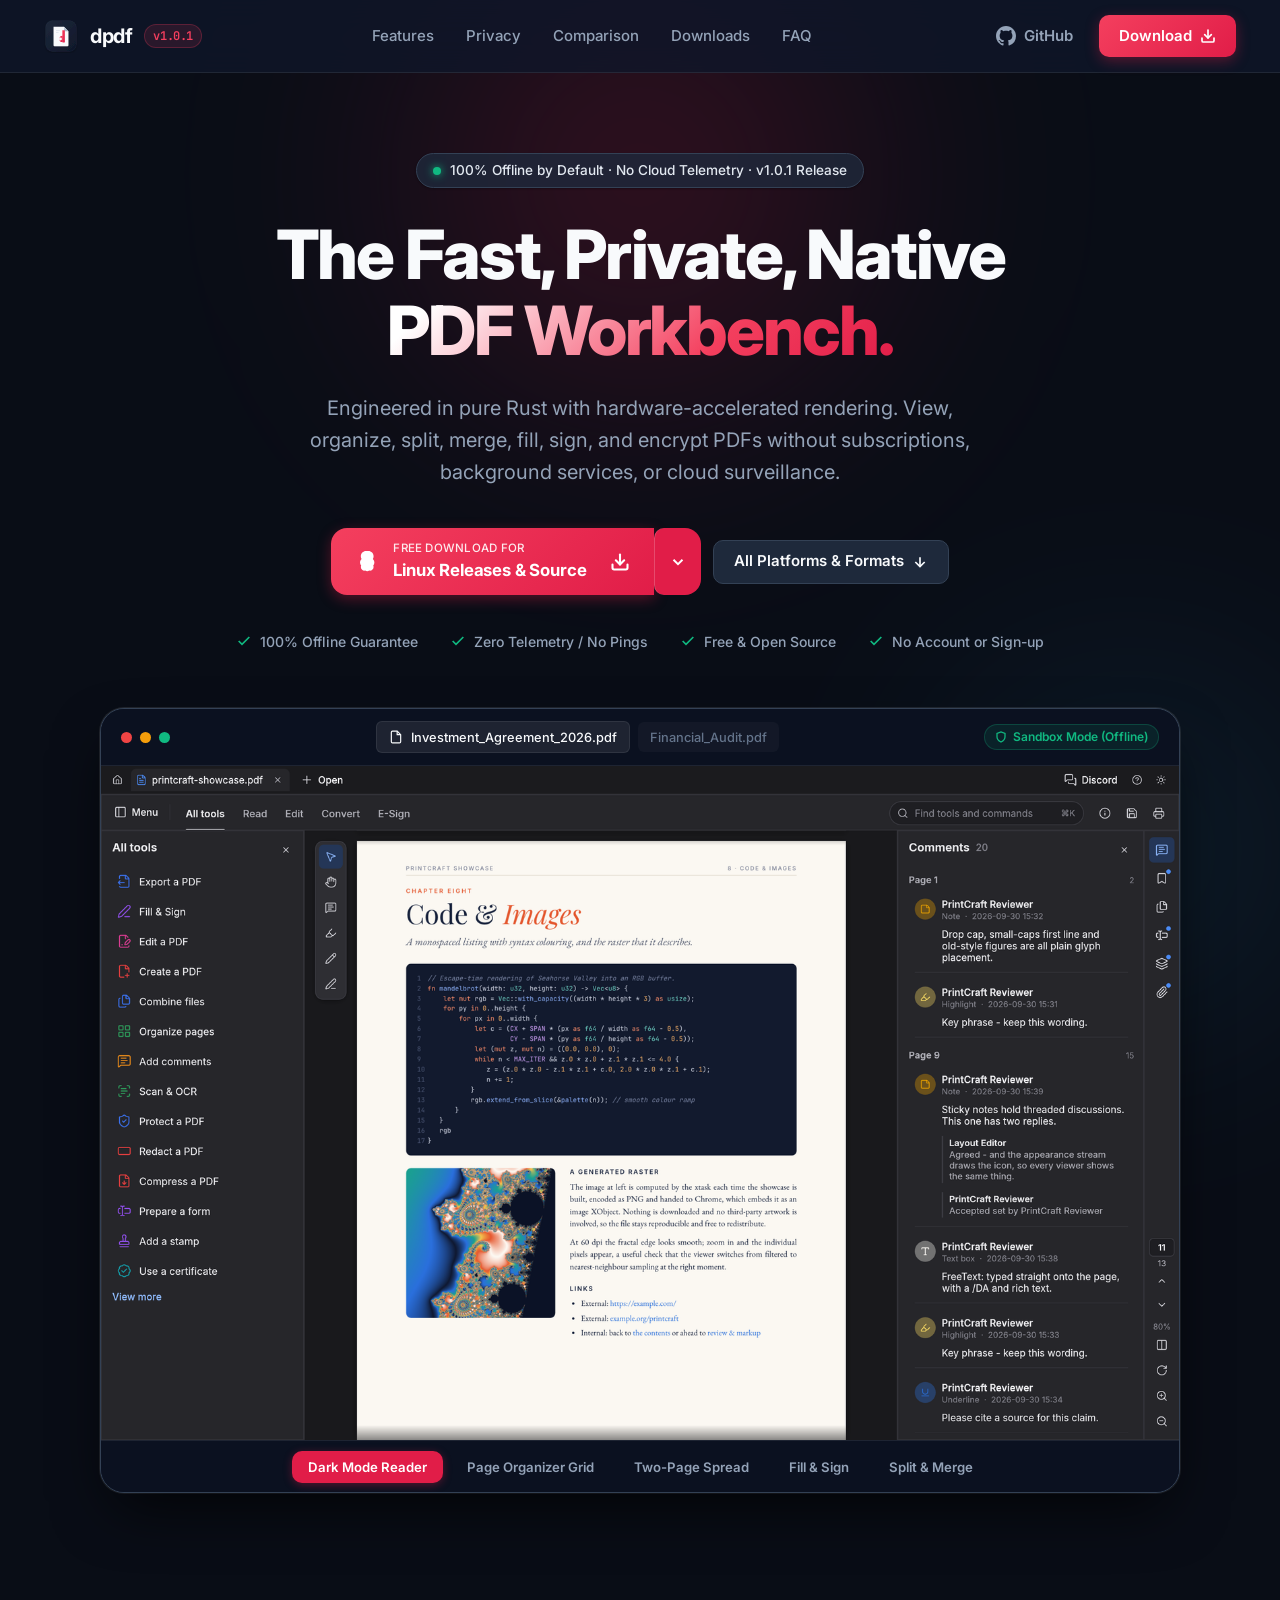
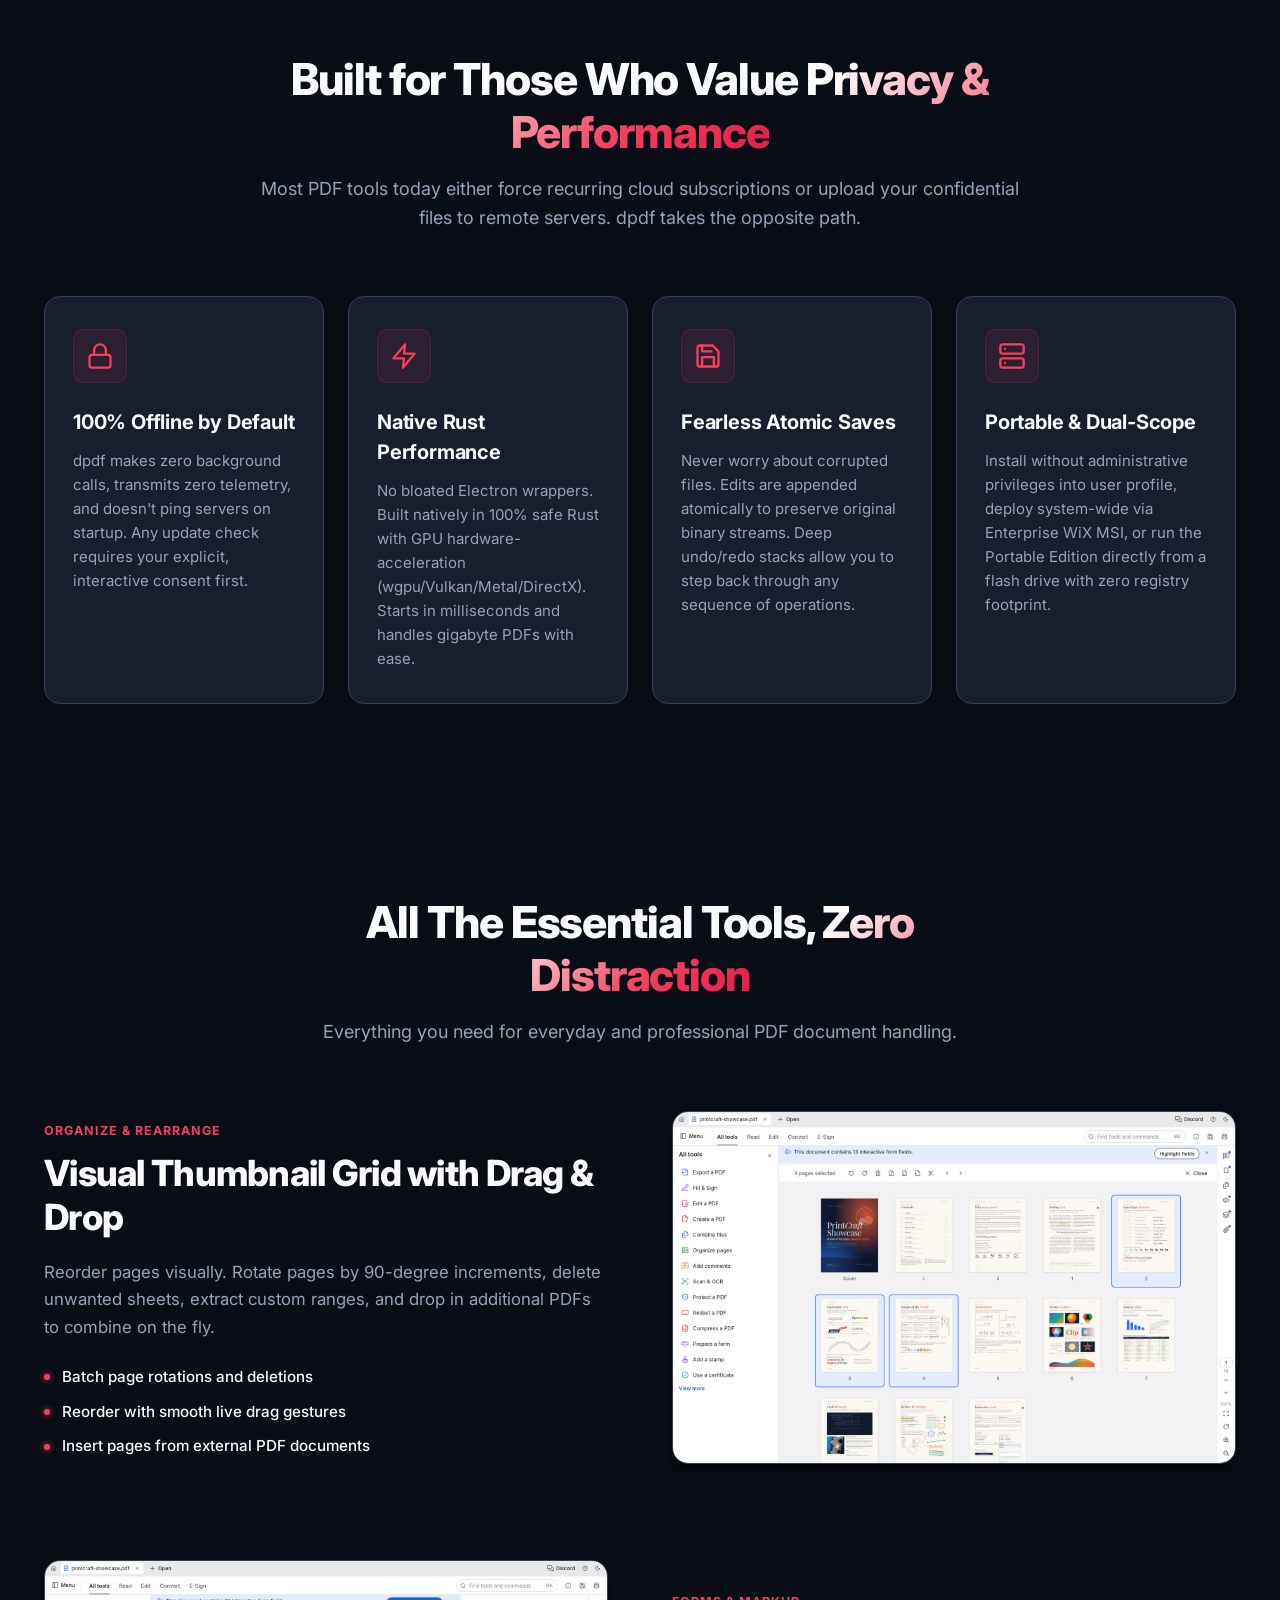
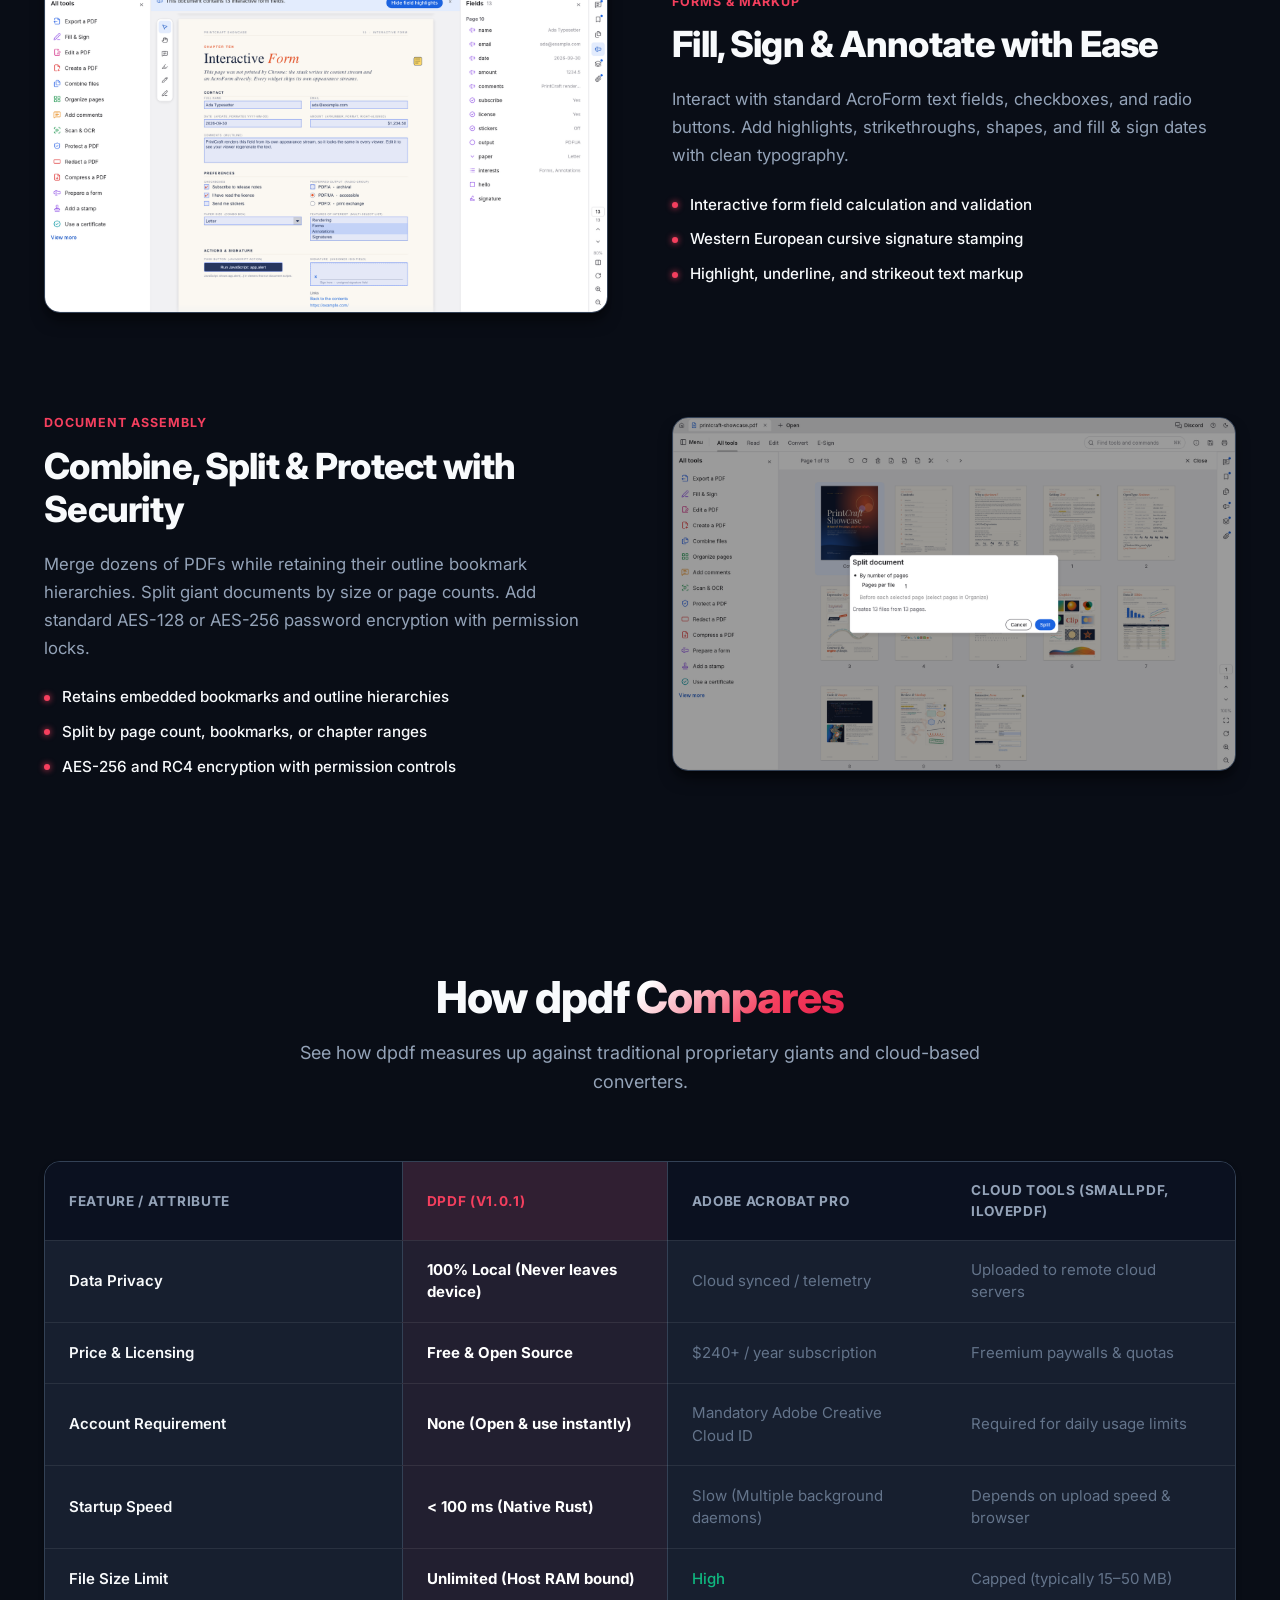
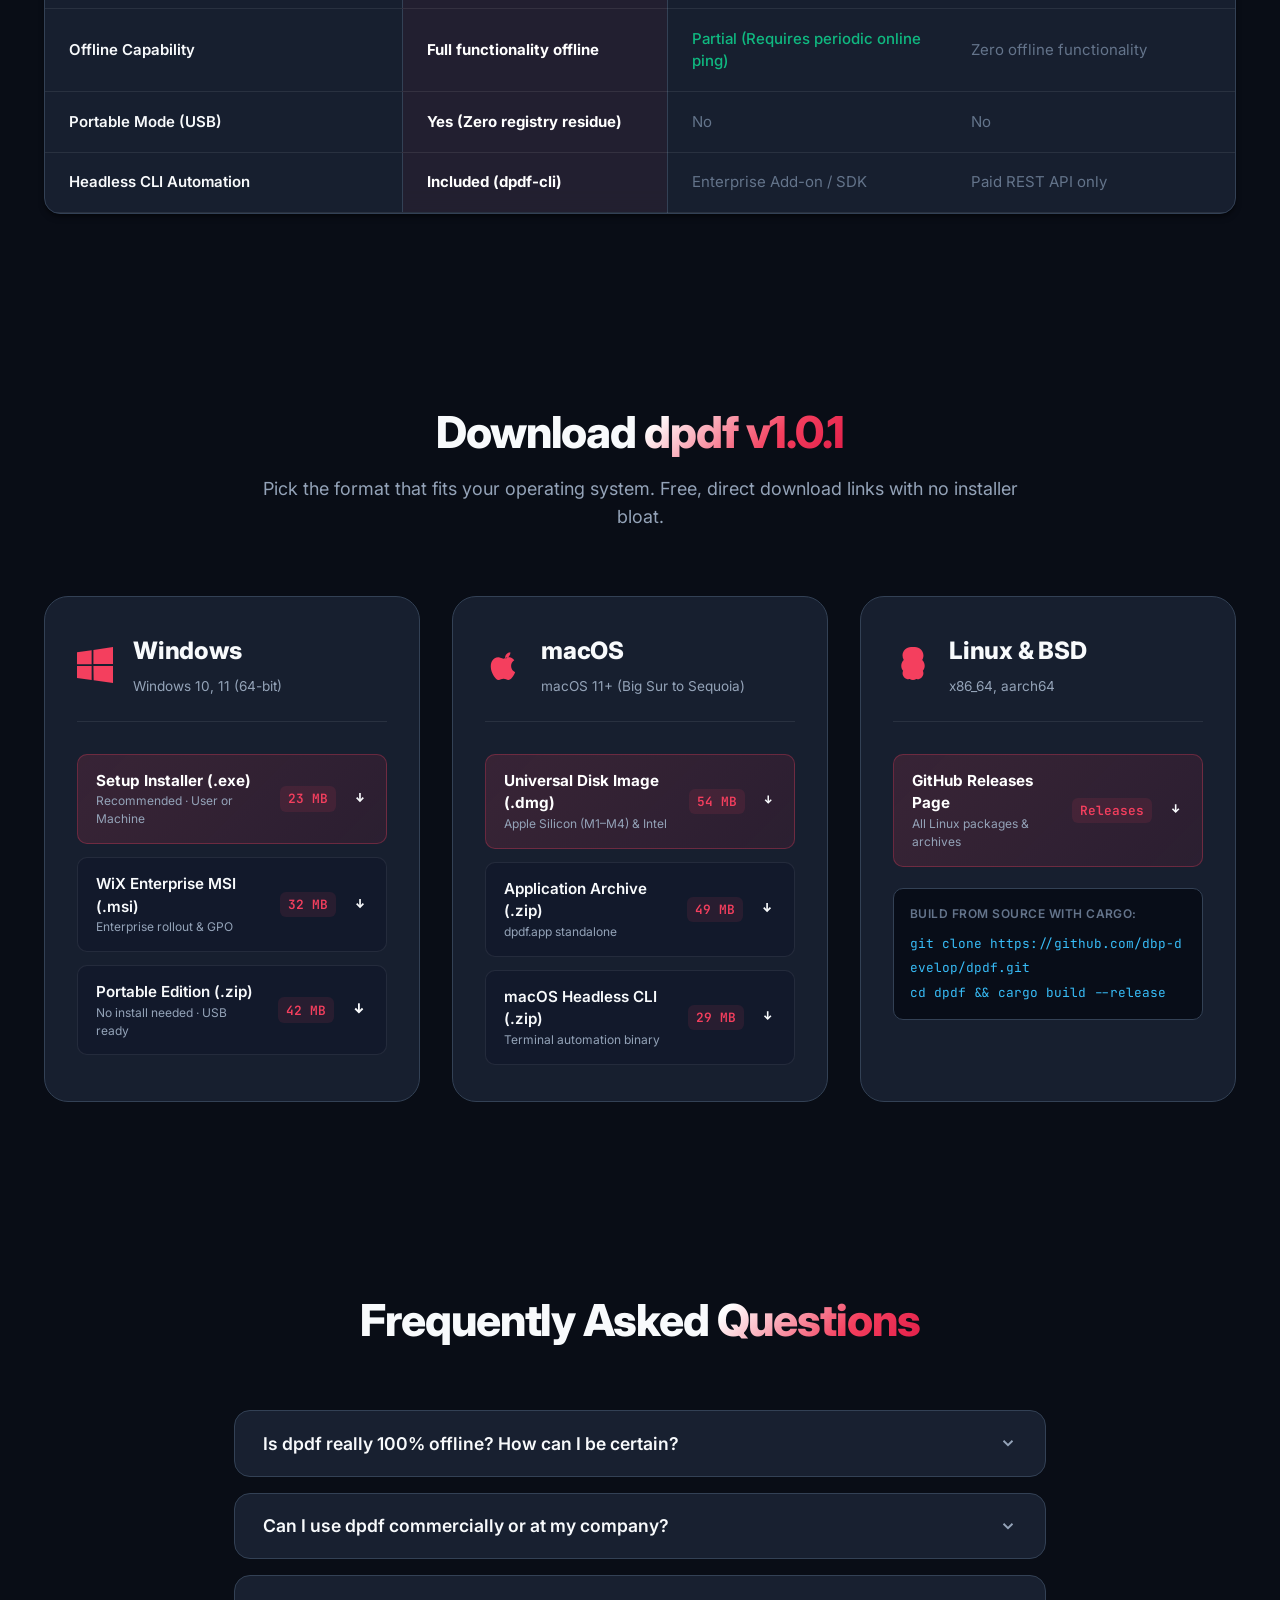
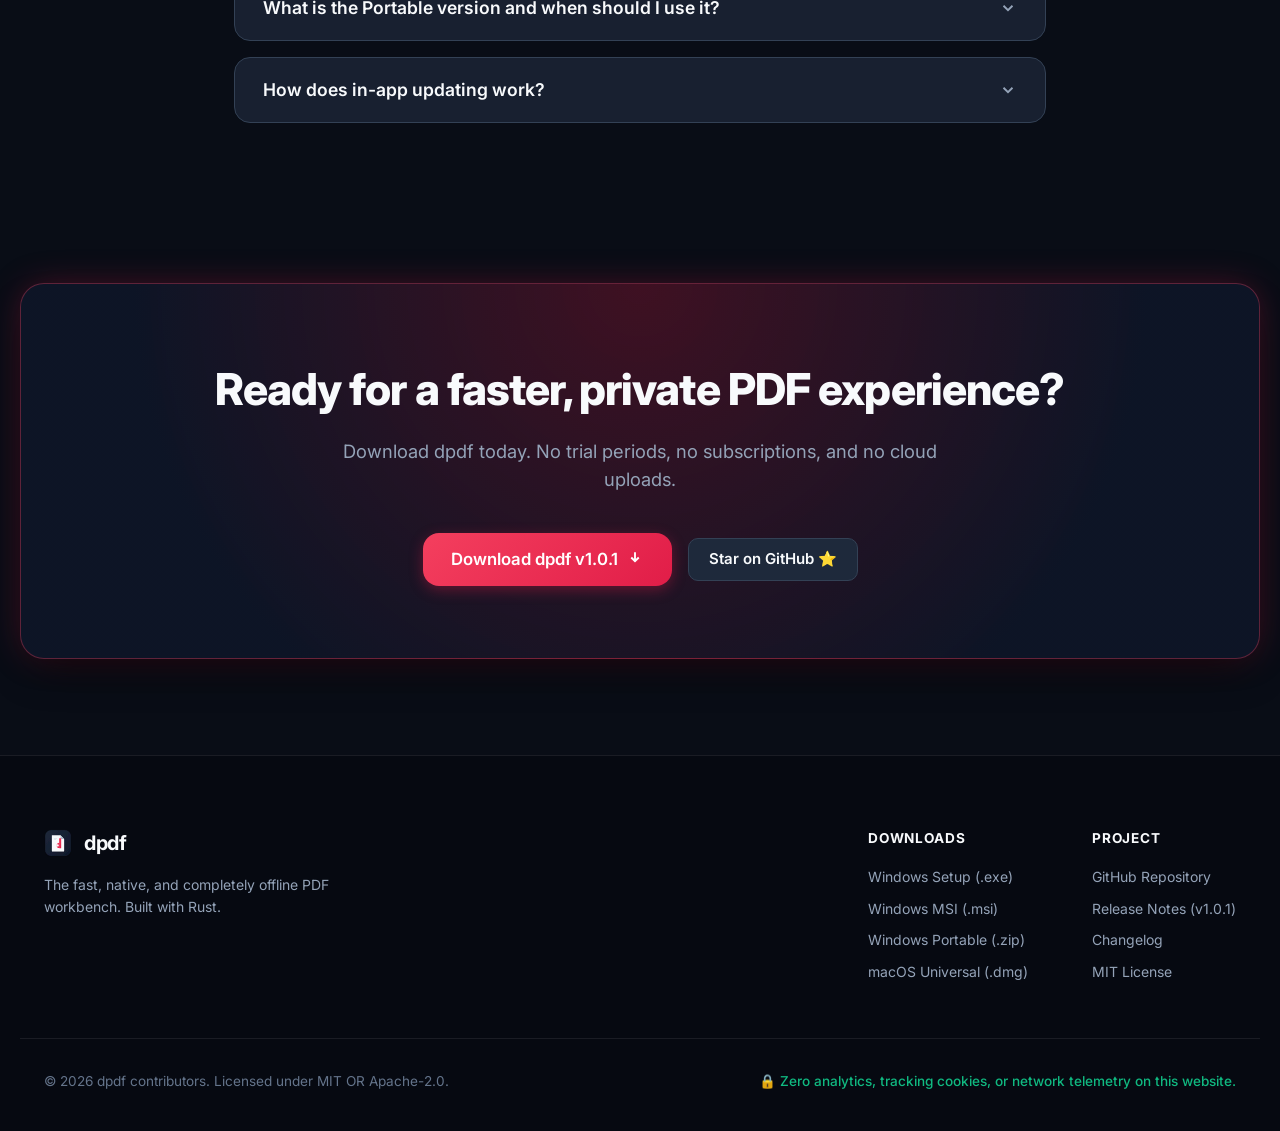
==== commit 89d42585: "feat: release v1.0.1 - suppress automatic attachment panel popup on open and update release configs" ====
--- a/index.html
+++ b/index.html
@@ -36,7 +36,7 @@
       <a href="#" class="brand-logo" aria-label="dpdf home">
         <img src="assets/dpdf-icon.svg" alt="dpdf mark" width="34" height="34" class="logo-mark">
         <span class="logo-text">dpdf</span>
-        <span class="version-tag">v1.0.0</span>
+        <span class="version-tag">v1.0.1</span>
       </a>
 
       <nav class="nav-links">
@@ -71,7 +71,7 @@
     <div class="container hero-content">
       <div class="badge-pill">
         <span class="badge-dot"></span>
-        <span>100% Offline by Default · No Cloud Telemetry · v1.0.0 Release</span>
+        <span>100% Offline by Default · No Cloud Telemetry · v1.0.1 Release</span>
       </div>
 
       <h1 class="hero-title">
@@ -86,7 +86,7 @@
       <!-- Smart Detected Download CTA -->
       <div class="hero-cta-container">
         <div class="primary-download-group">
-          <a href="https://github.com/dbp-develop/dpdf/releases/download/v1.0.0/dpdf-1.0.0-setup.exe" id="main-download-btn" class="btn btn-hero btn-primary">
+          <a href="https://github.com/dbp-develop/dpdf/releases/download/v1.0.1/dpdf-1.0.1-setup.exe" id="main-download-btn" class="btn btn-hero btn-primary">
             <div class="btn-icon-wrapper" id="btn-os-icon">
               <!-- Default Windows icon -->
               <svg width="22" height="22" viewBox="0 0 24 24" fill="currentColor">
@@ -114,26 +114,26 @@
           <!-- Dropdown menu -->
           <div class="platform-dropdown-menu" id="platform-dropdown">
             <div class="dropdown-header">Windows (64-bit)</div>
-            <a href="https://github.com/dbp-develop/dpdf/releases/download/v1.0.0/dpdf-1.0.0-setup.exe" class="dropdown-item">
+            <a href="https://github.com/dbp-develop/dpdf/releases/download/v1.0.1/dpdf-1.0.1-setup.exe" class="dropdown-item">
               <span class="item-title">Setup Installer (.exe)</span>
               <span class="item-desc">User & Machine UAC options · 23 MB</span>
             </a>
-            <a href="https://github.com/dbp-develop/dpdf/releases/download/v1.0.0/dpdf-1.0.0-windows-x64.msi" class="dropdown-item">
+            <a href="https://github.com/dbp-develop/dpdf/releases/download/v1.0.1/dpdf-1.0.1-windows-x64.msi" class="dropdown-item">
               <span class="item-title">WiX Enterprise Package (.msi)</span>
               <span class="item-desc">Enterprise deployment & associations · 32 MB</span>
             </a>
-            <a href="https://github.com/dbp-develop/dpdf/releases/download/v1.0.0/dpdf-1.0.0-windows-x64-portable.zip" class="dropdown-item">
+            <a href="https://github.com/dbp-develop/dpdf/releases/download/v1.0.1/dpdf-1.0.1-windows-x64-portable.zip" class="dropdown-item">
               <span class="item-title">Portable Edition (.zip)</span>
               <span class="item-desc">Zero-install standalone (USB ready) · 42 MB</span>
             </a>
 
             <div class="dropdown-divider"></div>
             <div class="dropdown-header">macOS (Universal)</div>
-            <a href="https://github.com/dbp-develop/dpdf/releases/download/v1.0.0/dpdf-1.0.0-macos-universal.dmg" class="dropdown-item">
+            <a href="https://github.com/dbp-develop/dpdf/releases/download/v1.0.1/dpdf-1.0.1-macos-universal.dmg" class="dropdown-item">
               <span class="item-title">Apple Silicon & Intel (.dmg)</span>
               <span class="item-desc">Drag to Applications disk image · 54 MB</span>
             </a>
-            <a href="https://github.com/dbp-develop/dpdf/releases/download/v1.0.0/dpdf-1.0.0-macos-universal.zip" class="dropdown-item">
+            <a href="https://github.com/dbp-develop/dpdf/releases/download/v1.0.1/dpdf-1.0.1-macos-universal.zip" class="dropdown-item">
               <span class="item-title">macOS App Archive (.zip)</span>
               <span class="item-desc">Universal dpdf.app bundle · 49 MB</span>
             </a>
@@ -144,7 +144,7 @@
               <span class="item-title">Linux Releases & Source</span>
               <span class="item-desc">Tarball, AppImage, and source packages</span>
             </a>
-            <a href="https://github.com/dbp-develop/dpdf/releases/download/v1.0.0/dpdf-cli-1.0.0-macos-universal.zip" class="dropdown-item">
+            <a href="https://github.com/dbp-develop/dpdf/releases/download/v1.0.1/dpdf-cli-1.0.1-macos-universal.zip" class="dropdown-item">
               <span class="item-title">Headless CLI (dpdf-cli)</span>
               <span class="item-desc">For batch scripts, CI/CD, and terminals</span>
             </a>
@@ -366,7 +366,7 @@
           <thead>
             <tr>
               <th class="table-col-feature">Feature / Attribute</th>
-              <th class="table-col-dpdf highlight">dpdf (v1.0.0)</th>
+              <th class="table-col-dpdf highlight">dpdf (v1.0.1)</th>
               <th class="table-col-other">Adobe Acrobat Pro</th>
               <th class="table-col-other">Cloud Tools (Smallpdf, ILovePDF)</th>
             </tr>
@@ -430,7 +430,7 @@
   <section class="section downloads-section" id="downloads">
     <div class="container">
       <div class="section-header">
-        <h2 class="section-title">Download <span class="text-gradient">dpdf v1.0.0</span></h2>
+        <h2 class="section-title">Download <span class="text-gradient">dpdf v1.0.1</span></h2>
         <p class="section-subtitle">Pick the format that fits your operating system. Free, direct download links with no installer bloat.</p>
       </div>
 
@@ -448,7 +448,7 @@
           </div>
 
           <div class="download-options-list">
-            <a href="https://github.com/dbp-develop/dpdf/releases/download/v1.0.0/dpdf-1.0.0-setup.exe" class="download-link-row primary-link">
+            <a href="https://github.com/dbp-develop/dpdf/releases/download/v1.0.1/dpdf-1.0.1-setup.exe" class="download-link-row primary-link">
               <div class="link-meta">
                 <span class="link-name">Setup Installer (.exe)</span>
                 <span class="link-tag">Recommended · User or Machine</span>
@@ -457,7 +457,7 @@
               <svg width="18" height="18" viewBox="0 0 24 24" fill="none" stroke="currentColor" stroke-width="2.5"><polyline points="7 10 12 15 17 10"/><line x1="12" y1="15" x2="12" y2="3"/></svg>
             </a>
 
-            <a href="https://github.com/dbp-develop/dpdf/releases/download/v1.0.0/dpdf-1.0.0-windows-x64.msi" class="download-link-row">
+            <a href="https://github.com/dbp-develop/dpdf/releases/download/v1.0.1/dpdf-1.0.1-windows-x64.msi" class="download-link-row">
               <div class="link-meta">
                 <span class="link-name">WiX Enterprise MSI (.msi)</span>
                 <span class="link-tag">Enterprise rollout & GPO</span>
@@ -466,7 +466,7 @@
               <svg width="18" height="18" viewBox="0 0 24 24" fill="none" stroke="currentColor" stroke-width="2.5"><polyline points="7 10 12 15 17 10"/><line x1="12" y1="15" x2="12" y2="3"/></svg>
             </a>
 
-            <a href="https://github.com/dbp-develop/dpdf/releases/download/v1.0.0/dpdf-1.0.0-windows-x64-portable.zip" class="download-link-row">
+            <a href="https://github.com/dbp-develop/dpdf/releases/download/v1.0.1/dpdf-1.0.1-windows-x64-portable.zip" class="download-link-row">
               <div class="link-meta">
                 <span class="link-name">Portable Edition (.zip)</span>
                 <span class="link-tag">No install needed · USB ready</span>
@@ -490,7 +490,7 @@
           </div>
 
           <div class="download-options-list">
-            <a href="https://github.com/dbp-develop/dpdf/releases/download/v1.0.0/dpdf-1.0.0-macos-universal.dmg" class="download-link-row primary-link">
+            <a href="https://github.com/dbp-develop/dpdf/releases/download/v1.0.1/dpdf-1.0.1-macos-universal.dmg" class="download-link-row primary-link">
               <div class="link-meta">
                 <span class="link-name">Universal Disk Image (.dmg)</span>
                 <span class="link-tag">Apple Silicon (M1–M4) & Intel</span>
@@ -499,7 +499,7 @@
               <svg width="18" height="18" viewBox="0 0 24 24" fill="none" stroke="currentColor" stroke-width="2.5"><polyline points="7 10 12 15 17 10"/><line x1="12" y1="15" x2="12" y2="3"/></svg>
             </a>
 
-            <a href="https://github.com/dbp-develop/dpdf/releases/download/v1.0.0/dpdf-1.0.0-macos-universal.zip" class="download-link-row">
+            <a href="https://github.com/dbp-develop/dpdf/releases/download/v1.0.1/dpdf-1.0.1-macos-universal.zip" class="download-link-row">
               <div class="link-meta">
                 <span class="link-name">Application Archive (.zip)</span>
                 <span class="link-tag">dpdf.app standalone</span>
@@ -508,7 +508,7 @@
               <svg width="18" height="18" viewBox="0 0 24 24" fill="none" stroke="currentColor" stroke-width="2.5"><polyline points="7 10 12 15 17 10"/><line x1="12" y1="15" x2="12" y2="3"/></svg>
             </a>
 
-            <a href="https://github.com/dbp-develop/dpdf/releases/download/v1.0.0/dpdf-cli-1.0.0-macos-universal.zip" class="download-link-row">
+            <a href="https://github.com/dbp-develop/dpdf/releases/download/v1.0.1/dpdf-cli-1.0.1-macos-universal.zip" class="download-link-row">
               <div class="link-meta">
                 <span class="link-name">macOS Headless CLI (.zip)</span>
                 <span class="link-tag">Terminal automation binary</span>
@@ -609,7 +609,7 @@
       <p class="cta-subtitle">Download dpdf today. No trial periods, no subscriptions, and no cloud uploads.</p>
       <div class="cta-actions">
         <a href="#downloads" class="btn btn-hero btn-primary">
-          <span>Download dpdf v1.0.0</span>
+          <span>Download dpdf v1.0.1</span>
           <svg width="18" height="18" viewBox="0 0 24 24" fill="none" stroke="currentColor" stroke-width="2.5"><polyline points="7 10 12 15 17 10"/><line x1="12" y1="15" x2="12" y2="3"/></svg>
         </a>
         <a href="https://github.com/dbp-develop/dpdf" target="_blank" rel="noopener noreferrer" class="btn btn-secondary">
@@ -633,16 +633,16 @@
       <div class="footer-links-group">
         <div class="footer-col">
           <h4>Downloads</h4>
-          <a href="https://github.com/dbp-develop/dpdf/releases/download/v1.0.0/dpdf-1.0.0-setup.exe">Windows Setup (.exe)</a>
-          <a href="https://github.com/dbp-develop/dpdf/releases/download/v1.0.0/dpdf-1.0.0-windows-x64.msi">Windows MSI (.msi)</a>
-          <a href="https://github.com/dbp-develop/dpdf/releases/download/v1.0.0/dpdf-1.0.0-windows-x64-portable.zip">Windows Portable (.zip)</a>
-          <a href="https://github.com/dbp-develop/dpdf/releases/download/v1.0.0/dpdf-1.0.0-macos-universal.dmg">macOS Universal (.dmg)</a>
+          <a href="https://github.com/dbp-develop/dpdf/releases/download/v1.0.1/dpdf-1.0.1-setup.exe">Windows Setup (.exe)</a>
+          <a href="https://github.com/dbp-develop/dpdf/releases/download/v1.0.1/dpdf-1.0.1-windows-x64.msi">Windows MSI (.msi)</a>
+          <a href="https://github.com/dbp-develop/dpdf/releases/download/v1.0.1/dpdf-1.0.1-windows-x64-portable.zip">Windows Portable (.zip)</a>
+          <a href="https://github.com/dbp-develop/dpdf/releases/download/v1.0.1/dpdf-1.0.1-macos-universal.dmg">macOS Universal (.dmg)</a>
         </div>
 
         <div class="footer-col">
           <h4>Project</h4>
           <a href="https://github.com/dbp-develop/dpdf" target="_blank" rel="noopener noreferrer">GitHub Repository</a>
-          <a href="https://github.com/dbp-develop/dpdf/releases/tag/v1.0.0" target="_blank" rel="noopener noreferrer">Release Notes (v1.0.0)</a>
+          <a href="https://github.com/dbp-develop/dpdf/releases/tag/v1.0.1" target="_blank" rel="noopener noreferrer">Release Notes (v1.0.1)</a>
           <a href="https://github.com/dbp-develop/dpdf/blob/main/CHANGELOG.md" target="_blank" rel="noopener noreferrer">Changelog</a>
           <a href="https://github.com/dbp-develop/dpdf/blob/main/LICENSE-MIT" target="_blank" rel="noopener noreferrer">MIT License</a>
         </div>
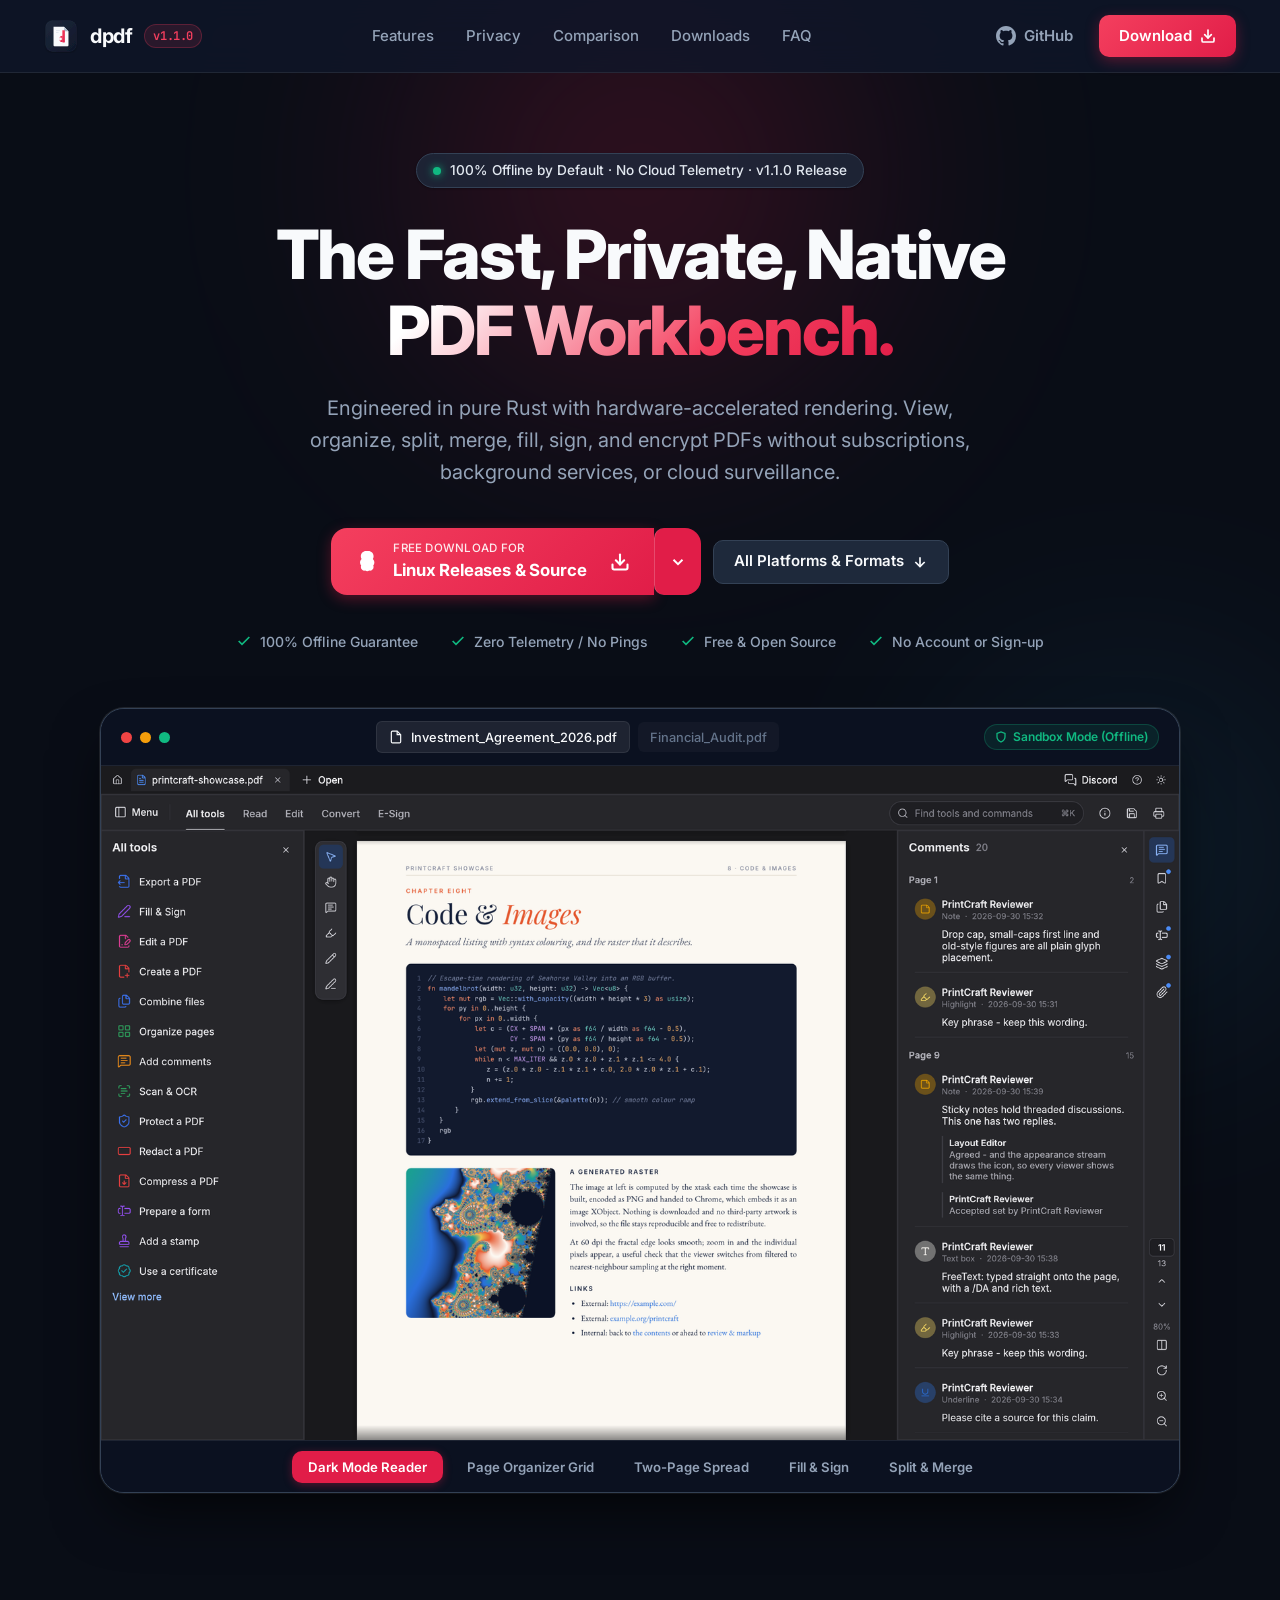
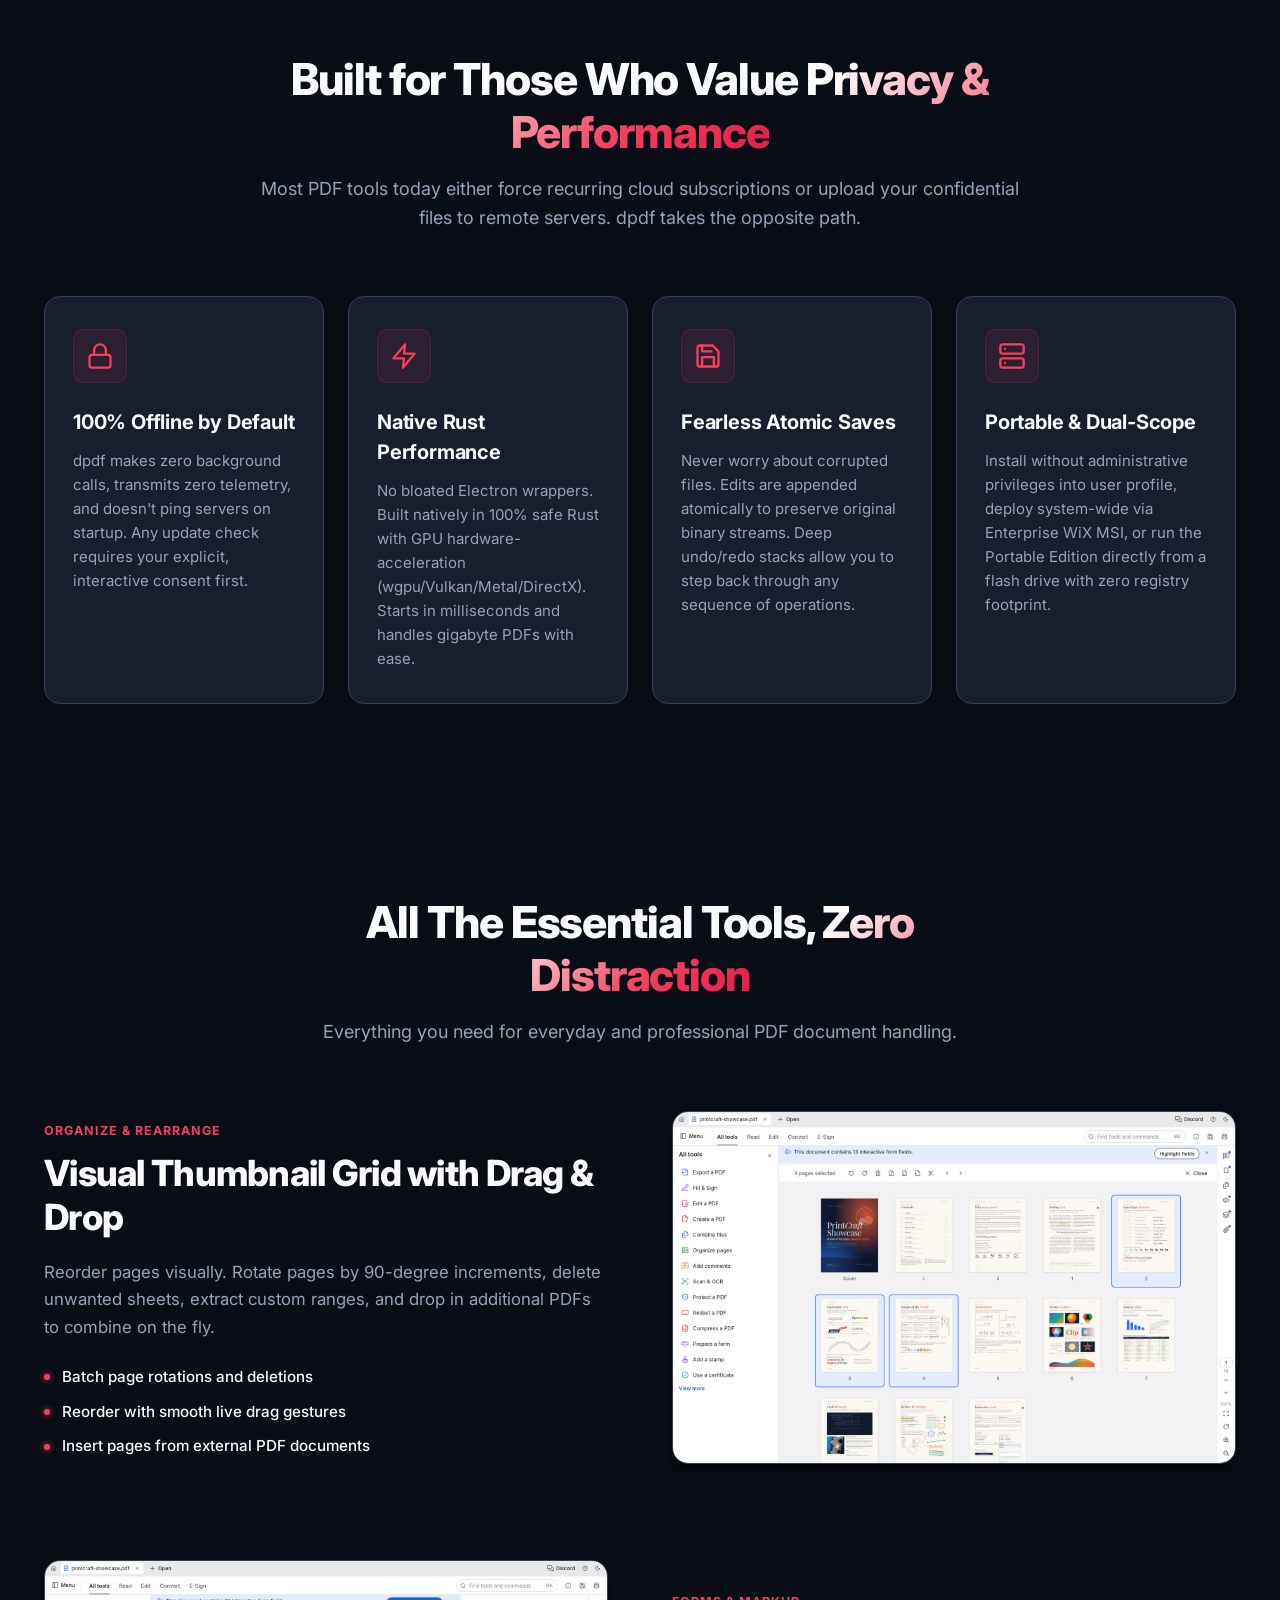
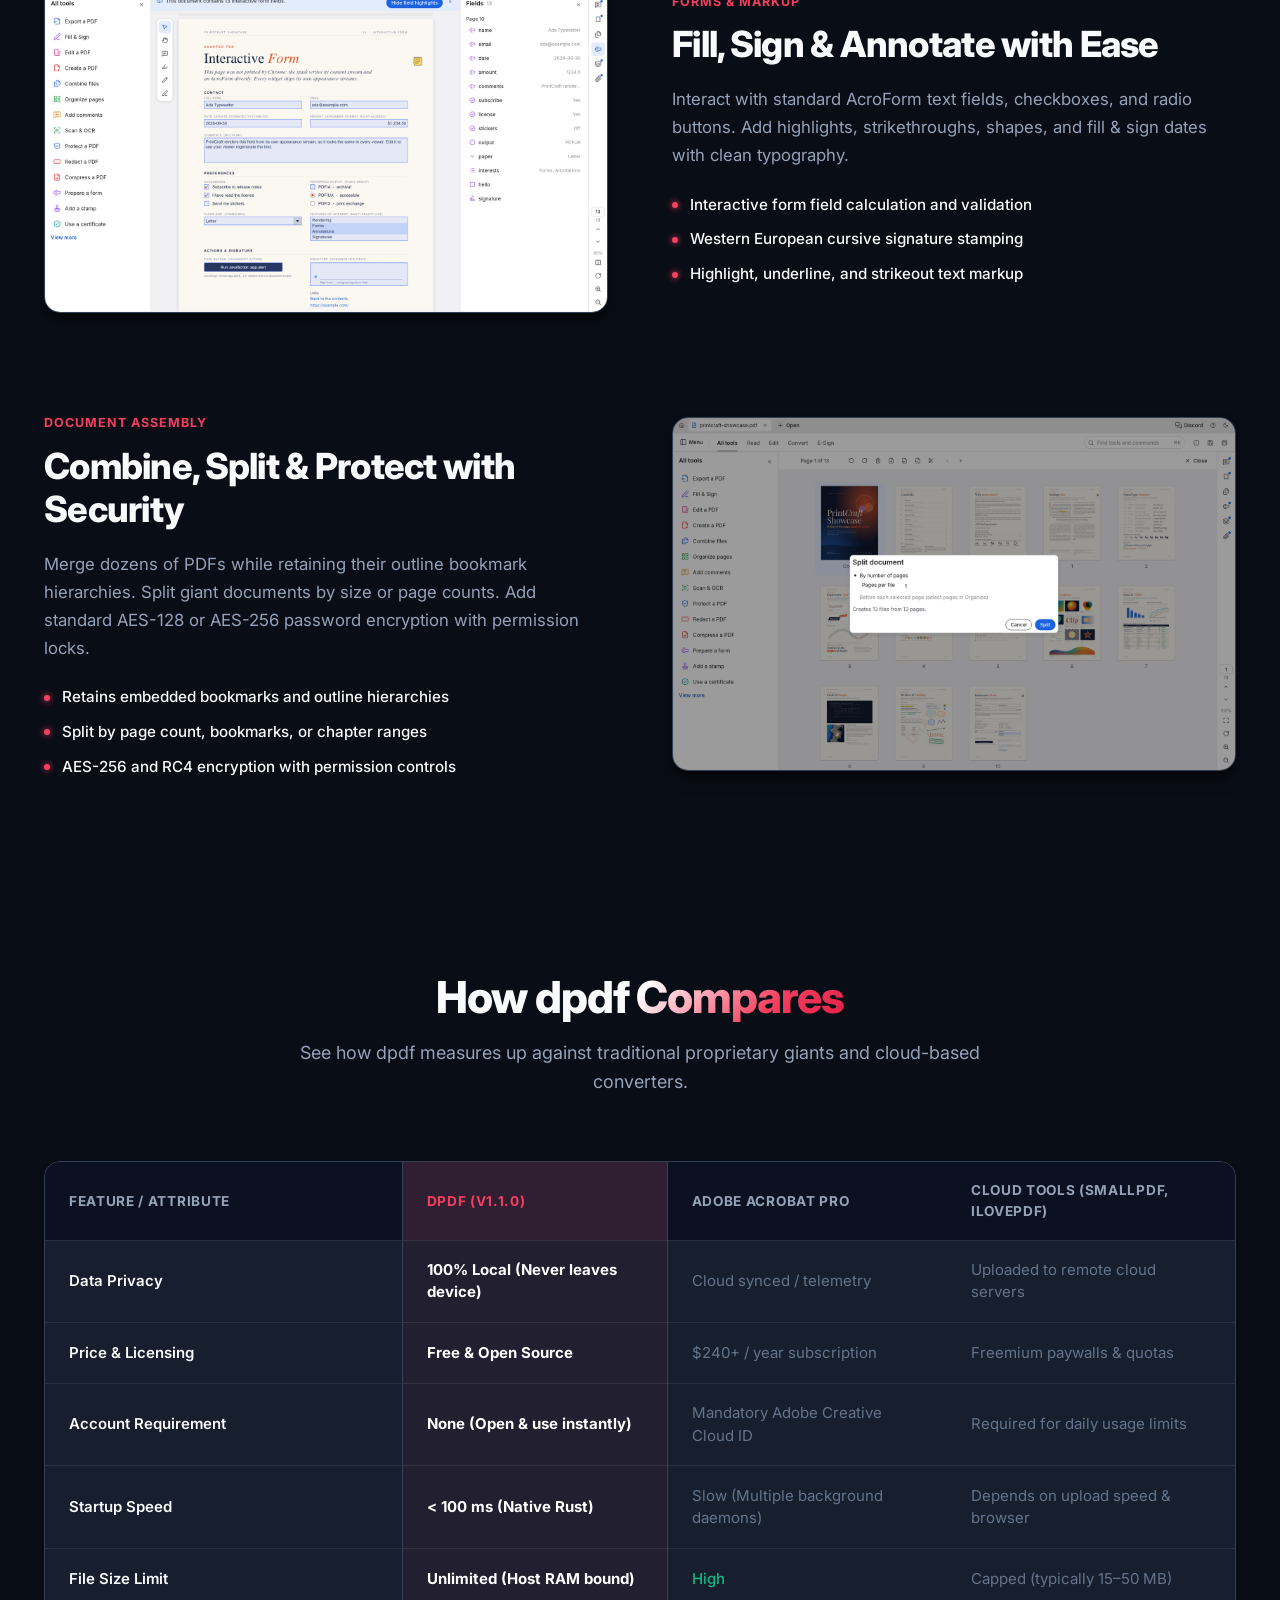
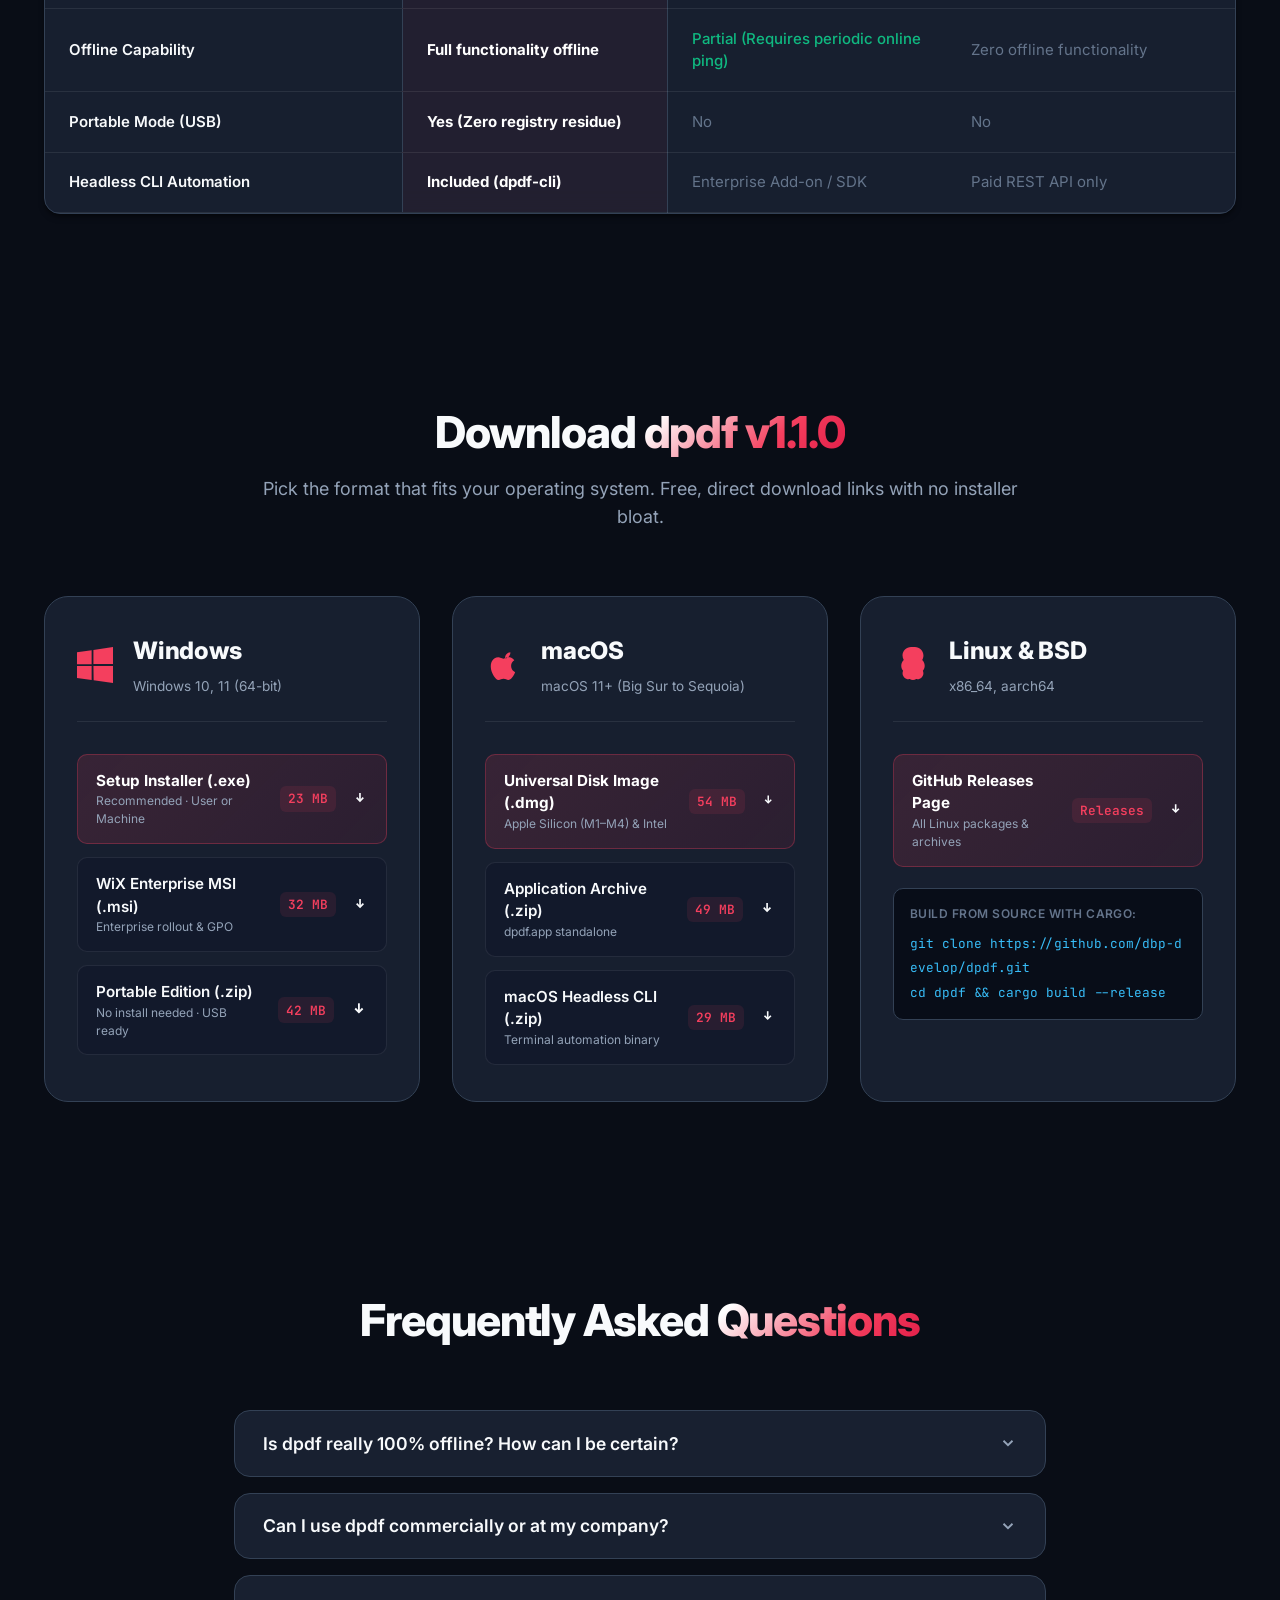
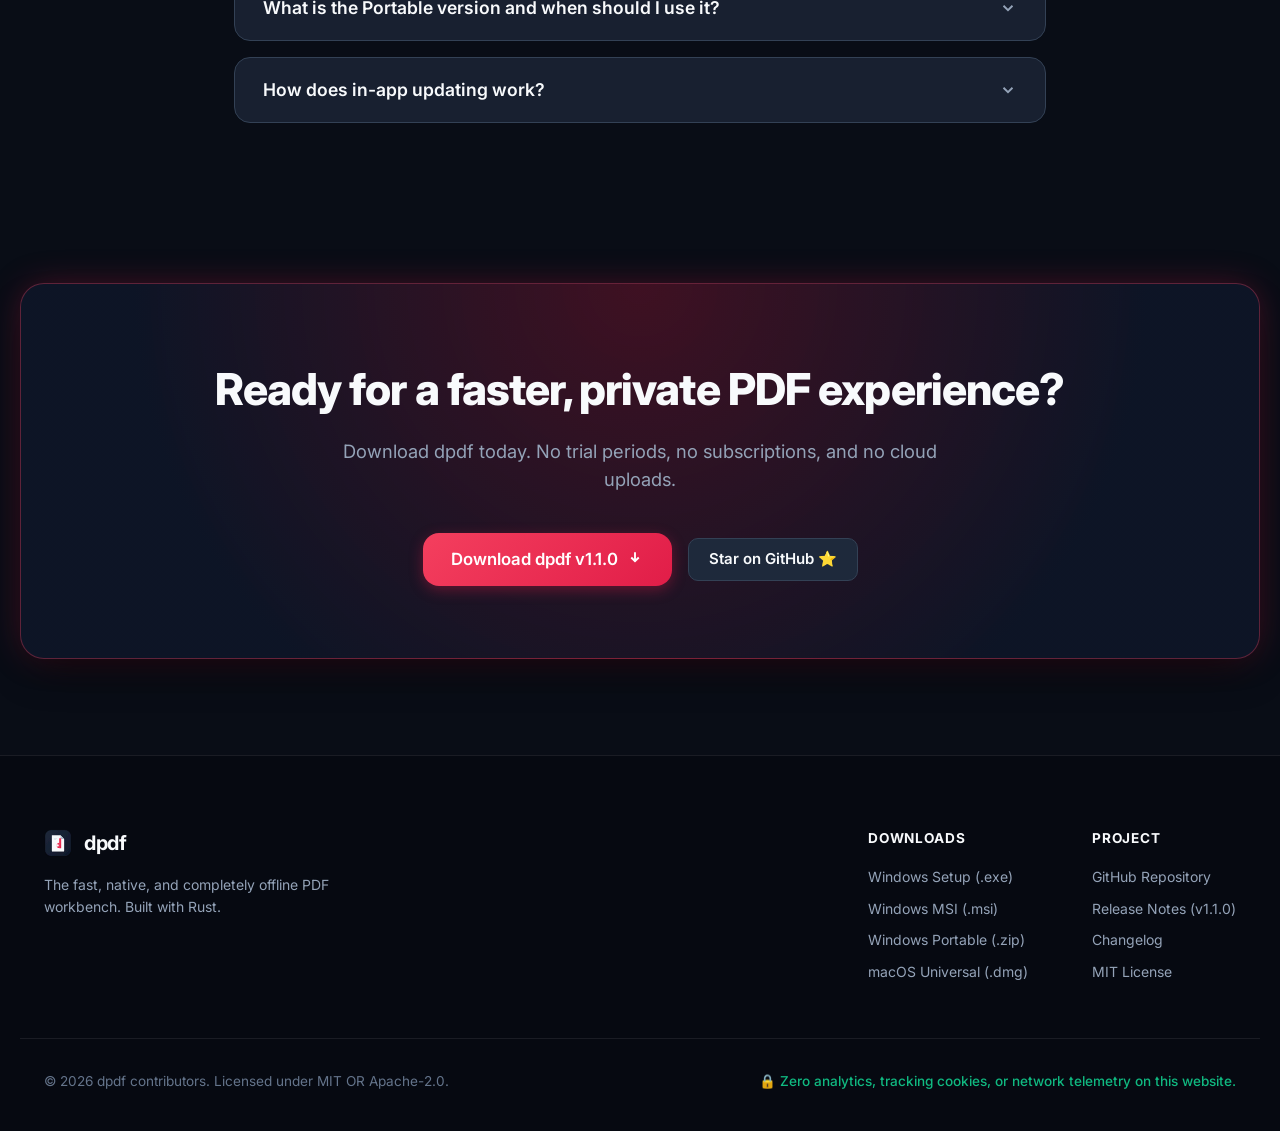
==== commit 94594319: "feat(release): v1.1.0 continuous view default, drag-and-drop page append, hide milestone banner, cle" ====
--- a/index.html
+++ b/index.html
@@ -36,7 +36,7 @@
       <a href="#" class="brand-logo" aria-label="dpdf home">
         <img src="assets/dpdf-icon.svg" alt="dpdf mark" width="34" height="34" class="logo-mark">
         <span class="logo-text">dpdf</span>
-        <span class="version-tag">v1.0.1</span>
+        <span class="version-tag">v1.1.0</span>
       </a>
 
       <nav class="nav-links">
@@ -71,7 +71,7 @@
     <div class="container hero-content">
       <div class="badge-pill">
         <span class="badge-dot"></span>
-        <span>100% Offline by Default · No Cloud Telemetry · v1.0.1 Release</span>
+        <span>100% Offline by Default · No Cloud Telemetry · v1.1.0 Release</span>
       </div>
 
       <h1 class="hero-title">
@@ -86,7 +86,7 @@
       <!-- Smart Detected Download CTA -->
       <div class="hero-cta-container">
         <div class="primary-download-group">
-          <a href="https://github.com/dbp-develop/dpdf/releases/download/v1.0.1/dpdf-1.0.1-setup.exe" id="main-download-btn" class="btn btn-hero btn-primary">
+          <a href="https://github.com/dbp-develop/dpdf/releases/download/v1.1.0/dpdf-1.1.0-setup.exe" id="main-download-btn" class="btn btn-hero btn-primary">
             <div class="btn-icon-wrapper" id="btn-os-icon">
               <!-- Default Windows icon -->
               <svg width="22" height="22" viewBox="0 0 24 24" fill="currentColor">
@@ -114,26 +114,26 @@
           <!-- Dropdown menu -->
           <div class="platform-dropdown-menu" id="platform-dropdown">
             <div class="dropdown-header">Windows (64-bit)</div>
-            <a href="https://github.com/dbp-develop/dpdf/releases/download/v1.0.1/dpdf-1.0.1-setup.exe" class="dropdown-item">
+            <a href="https://github.com/dbp-develop/dpdf/releases/download/v1.1.0/dpdf-1.1.0-setup.exe" class="dropdown-item">
               <span class="item-title">Setup Installer (.exe)</span>
               <span class="item-desc">User & Machine UAC options · 23 MB</span>
             </a>
-            <a href="https://github.com/dbp-develop/dpdf/releases/download/v1.0.1/dpdf-1.0.1-windows-x64.msi" class="dropdown-item">
+            <a href="https://github.com/dbp-develop/dpdf/releases/download/v1.1.0/dpdf-1.1.0-windows-x64.msi" class="dropdown-item">
               <span class="item-title">WiX Enterprise Package (.msi)</span>
               <span class="item-desc">Enterprise deployment & associations · 32 MB</span>
             </a>
-            <a href="https://github.com/dbp-develop/dpdf/releases/download/v1.0.1/dpdf-1.0.1-windows-x64-portable.zip" class="dropdown-item">
+            <a href="https://github.com/dbp-develop/dpdf/releases/download/v1.1.0/dpdf-1.1.0-windows-x64-portable.zip" class="dropdown-item">
               <span class="item-title">Portable Edition (.zip)</span>
               <span class="item-desc">Zero-install standalone (USB ready) · 42 MB</span>
             </a>
 
             <div class="dropdown-divider"></div>
             <div class="dropdown-header">macOS (Universal)</div>
-            <a href="https://github.com/dbp-develop/dpdf/releases/download/v1.0.1/dpdf-1.0.1-macos-universal.dmg" class="dropdown-item">
+            <a href="https://github.com/dbp-develop/dpdf/releases/download/v1.1.0/dpdf-1.1.0-macos-universal.dmg" class="dropdown-item">
               <span class="item-title">Apple Silicon & Intel (.dmg)</span>
               <span class="item-desc">Drag to Applications disk image · 54 MB</span>
             </a>
-            <a href="https://github.com/dbp-develop/dpdf/releases/download/v1.0.1/dpdf-1.0.1-macos-universal.zip" class="dropdown-item">
+            <a href="https://github.com/dbp-develop/dpdf/releases/download/v1.1.0/dpdf-1.1.0-macos-universal.zip" class="dropdown-item">
               <span class="item-title">macOS App Archive (.zip)</span>
               <span class="item-desc">Universal dpdf.app bundle · 49 MB</span>
             </a>
@@ -144,7 +144,7 @@
               <span class="item-title">Linux Releases & Source</span>
               <span class="item-desc">Tarball, AppImage, and source packages</span>
             </a>
-            <a href="https://github.com/dbp-develop/dpdf/releases/download/v1.0.1/dpdf-cli-1.0.1-macos-universal.zip" class="dropdown-item">
+            <a href="https://github.com/dbp-develop/dpdf/releases/download/v1.1.0/dpdf-cli-1.1.0-macos-universal.zip" class="dropdown-item">
               <span class="item-title">Headless CLI (dpdf-cli)</span>
               <span class="item-desc">For batch scripts, CI/CD, and terminals</span>
             </a>
@@ -366,7 +366,7 @@
           <thead>
             <tr>
               <th class="table-col-feature">Feature / Attribute</th>
-              <th class="table-col-dpdf highlight">dpdf (v1.0.1)</th>
+              <th class="table-col-dpdf highlight">dpdf (v1.1.0)</th>
               <th class="table-col-other">Adobe Acrobat Pro</th>
               <th class="table-col-other">Cloud Tools (Smallpdf, ILovePDF)</th>
             </tr>
@@ -430,7 +430,7 @@
   <section class="section downloads-section" id="downloads">
     <div class="container">
       <div class="section-header">
-        <h2 class="section-title">Download <span class="text-gradient">dpdf v1.0.1</span></h2>
+        <h2 class="section-title">Download <span class="text-gradient">dpdf v1.1.0</span></h2>
         <p class="section-subtitle">Pick the format that fits your operating system. Free, direct download links with no installer bloat.</p>
       </div>
 
@@ -448,7 +448,7 @@
           </div>
 
           <div class="download-options-list">
-            <a href="https://github.com/dbp-develop/dpdf/releases/download/v1.0.1/dpdf-1.0.1-setup.exe" class="download-link-row primary-link">
+            <a href="https://github.com/dbp-develop/dpdf/releases/download/v1.1.0/dpdf-1.1.0-setup.exe" class="download-link-row primary-link">
               <div class="link-meta">
                 <span class="link-name">Setup Installer (.exe)</span>
                 <span class="link-tag">Recommended · User or Machine</span>
@@ -457,7 +457,7 @@
               <svg width="18" height="18" viewBox="0 0 24 24" fill="none" stroke="currentColor" stroke-width="2.5"><polyline points="7 10 12 15 17 10"/><line x1="12" y1="15" x2="12" y2="3"/></svg>
             </a>
 
-            <a href="https://github.com/dbp-develop/dpdf/releases/download/v1.0.1/dpdf-1.0.1-windows-x64.msi" class="download-link-row">
+            <a href="https://github.com/dbp-develop/dpdf/releases/download/v1.1.0/dpdf-1.1.0-windows-x64.msi" class="download-link-row">
               <div class="link-meta">
                 <span class="link-name">WiX Enterprise MSI (.msi)</span>
                 <span class="link-tag">Enterprise rollout & GPO</span>
@@ -466,7 +466,7 @@
               <svg width="18" height="18" viewBox="0 0 24 24" fill="none" stroke="currentColor" stroke-width="2.5"><polyline points="7 10 12 15 17 10"/><line x1="12" y1="15" x2="12" y2="3"/></svg>
             </a>
 
-            <a href="https://github.com/dbp-develop/dpdf/releases/download/v1.0.1/dpdf-1.0.1-windows-x64-portable.zip" class="download-link-row">
+            <a href="https://github.com/dbp-develop/dpdf/releases/download/v1.1.0/dpdf-1.1.0-windows-x64-portable.zip" class="download-link-row">
               <div class="link-meta">
                 <span class="link-name">Portable Edition (.zip)</span>
                 <span class="link-tag">No install needed · USB ready</span>
@@ -490,7 +490,7 @@
           </div>
 
           <div class="download-options-list">
-            <a href="https://github.com/dbp-develop/dpdf/releases/download/v1.0.1/dpdf-1.0.1-macos-universal.dmg" class="download-link-row primary-link">
+            <a href="https://github.com/dbp-develop/dpdf/releases/download/v1.1.0/dpdf-1.1.0-macos-universal.dmg" class="download-link-row primary-link">
               <div class="link-meta">
                 <span class="link-name">Universal Disk Image (.dmg)</span>
                 <span class="link-tag">Apple Silicon (M1–M4) & Intel</span>
@@ -499,7 +499,7 @@
               <svg width="18" height="18" viewBox="0 0 24 24" fill="none" stroke="currentColor" stroke-width="2.5"><polyline points="7 10 12 15 17 10"/><line x1="12" y1="15" x2="12" y2="3"/></svg>
             </a>
 
-            <a href="https://github.com/dbp-develop/dpdf/releases/download/v1.0.1/dpdf-1.0.1-macos-universal.zip" class="download-link-row">
+            <a href="https://github.com/dbp-develop/dpdf/releases/download/v1.1.0/dpdf-1.1.0-macos-universal.zip" class="download-link-row">
               <div class="link-meta">
                 <span class="link-name">Application Archive (.zip)</span>
                 <span class="link-tag">dpdf.app standalone</span>
@@ -508,7 +508,7 @@
               <svg width="18" height="18" viewBox="0 0 24 24" fill="none" stroke="currentColor" stroke-width="2.5"><polyline points="7 10 12 15 17 10"/><line x1="12" y1="15" x2="12" y2="3"/></svg>
             </a>
 
-            <a href="https://github.com/dbp-develop/dpdf/releases/download/v1.0.1/dpdf-cli-1.0.1-macos-universal.zip" class="download-link-row">
+            <a href="https://github.com/dbp-develop/dpdf/releases/download/v1.1.0/dpdf-cli-1.1.0-macos-universal.zip" class="download-link-row">
               <div class="link-meta">
                 <span class="link-name">macOS Headless CLI (.zip)</span>
                 <span class="link-tag">Terminal automation binary</span>
@@ -609,7 +609,7 @@
       <p class="cta-subtitle">Download dpdf today. No trial periods, no subscriptions, and no cloud uploads.</p>
       <div class="cta-actions">
         <a href="#downloads" class="btn btn-hero btn-primary">
-          <span>Download dpdf v1.0.1</span>
+          <span>Download dpdf v1.1.0</span>
           <svg width="18" height="18" viewBox="0 0 24 24" fill="none" stroke="currentColor" stroke-width="2.5"><polyline points="7 10 12 15 17 10"/><line x1="12" y1="15" x2="12" y2="3"/></svg>
         </a>
         <a href="https://github.com/dbp-develop/dpdf" target="_blank" rel="noopener noreferrer" class="btn btn-secondary">
@@ -633,16 +633,16 @@
       <div class="footer-links-group">
         <div class="footer-col">
           <h4>Downloads</h4>
-          <a href="https://github.com/dbp-develop/dpdf/releases/download/v1.0.1/dpdf-1.0.1-setup.exe">Windows Setup (.exe)</a>
-          <a href="https://github.com/dbp-develop/dpdf/releases/download/v1.0.1/dpdf-1.0.1-windows-x64.msi">Windows MSI (.msi)</a>
-          <a href="https://github.com/dbp-develop/dpdf/releases/download/v1.0.1/dpdf-1.0.1-windows-x64-portable.zip">Windows Portable (.zip)</a>
-          <a href="https://github.com/dbp-develop/dpdf/releases/download/v1.0.1/dpdf-1.0.1-macos-universal.dmg">macOS Universal (.dmg)</a>
+          <a href="https://github.com/dbp-develop/dpdf/releases/download/v1.1.0/dpdf-1.1.0-setup.exe">Windows Setup (.exe)</a>
+          <a href="https://github.com/dbp-develop/dpdf/releases/download/v1.1.0/dpdf-1.1.0-windows-x64.msi">Windows MSI (.msi)</a>
+          <a href="https://github.com/dbp-develop/dpdf/releases/download/v1.1.0/dpdf-1.1.0-windows-x64-portable.zip">Windows Portable (.zip)</a>
+          <a href="https://github.com/dbp-develop/dpdf/releases/download/v1.1.0/dpdf-1.1.0-macos-universal.dmg">macOS Universal (.dmg)</a>
         </div>
 
         <div class="footer-col">
           <h4>Project</h4>
           <a href="https://github.com/dbp-develop/dpdf" target="_blank" rel="noopener noreferrer">GitHub Repository</a>
-          <a href="https://github.com/dbp-develop/dpdf/releases/tag/v1.0.1" target="_blank" rel="noopener noreferrer">Release Notes (v1.0.1)</a>
+          <a href="https://github.com/dbp-develop/dpdf/releases/tag/v1.1.0" target="_blank" rel="noopener noreferrer">Release Notes (v1.1.0)</a>
           <a href="https://github.com/dbp-develop/dpdf/blob/main/CHANGELOG.md" target="_blank" rel="noopener noreferrer">Changelog</a>
           <a href="https://github.com/dbp-develop/dpdf/blob/main/LICENSE-MIT" target="_blank" rel="noopener noreferrer">MIT License</a>
         </div>
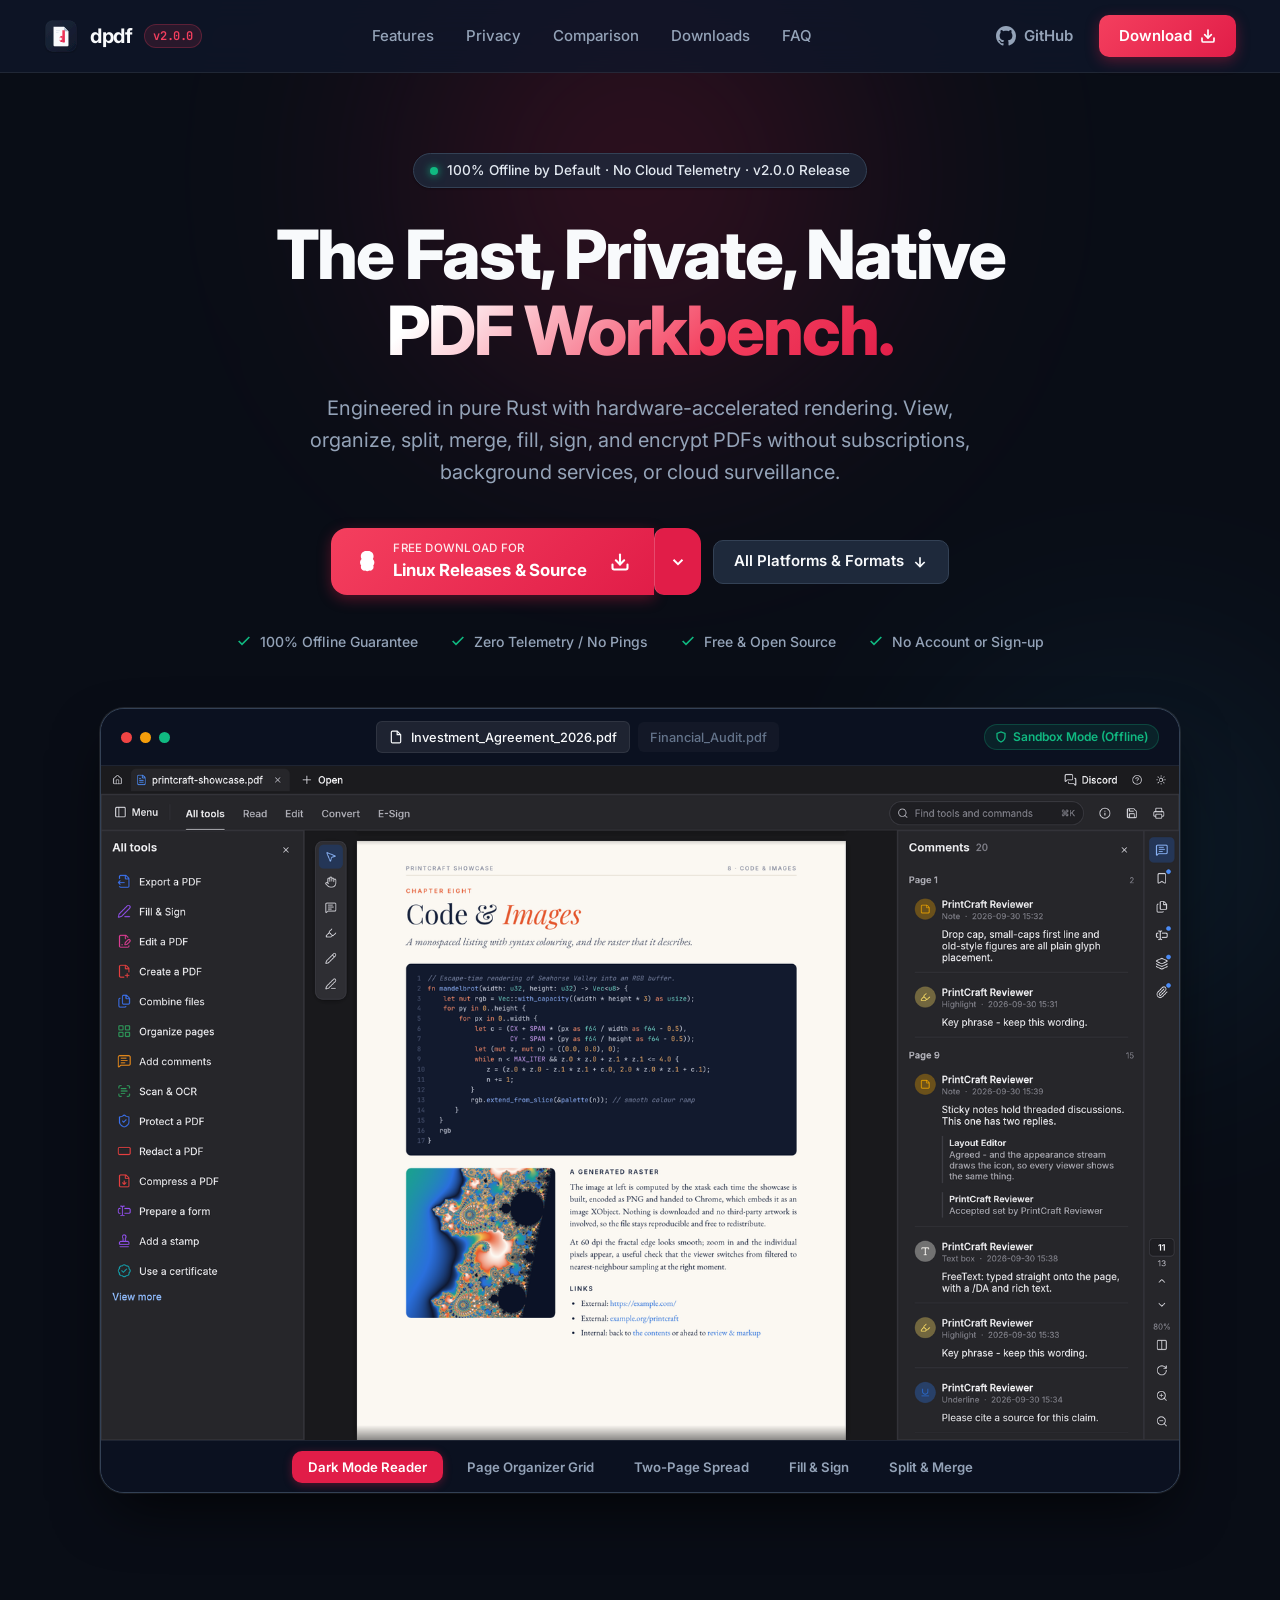
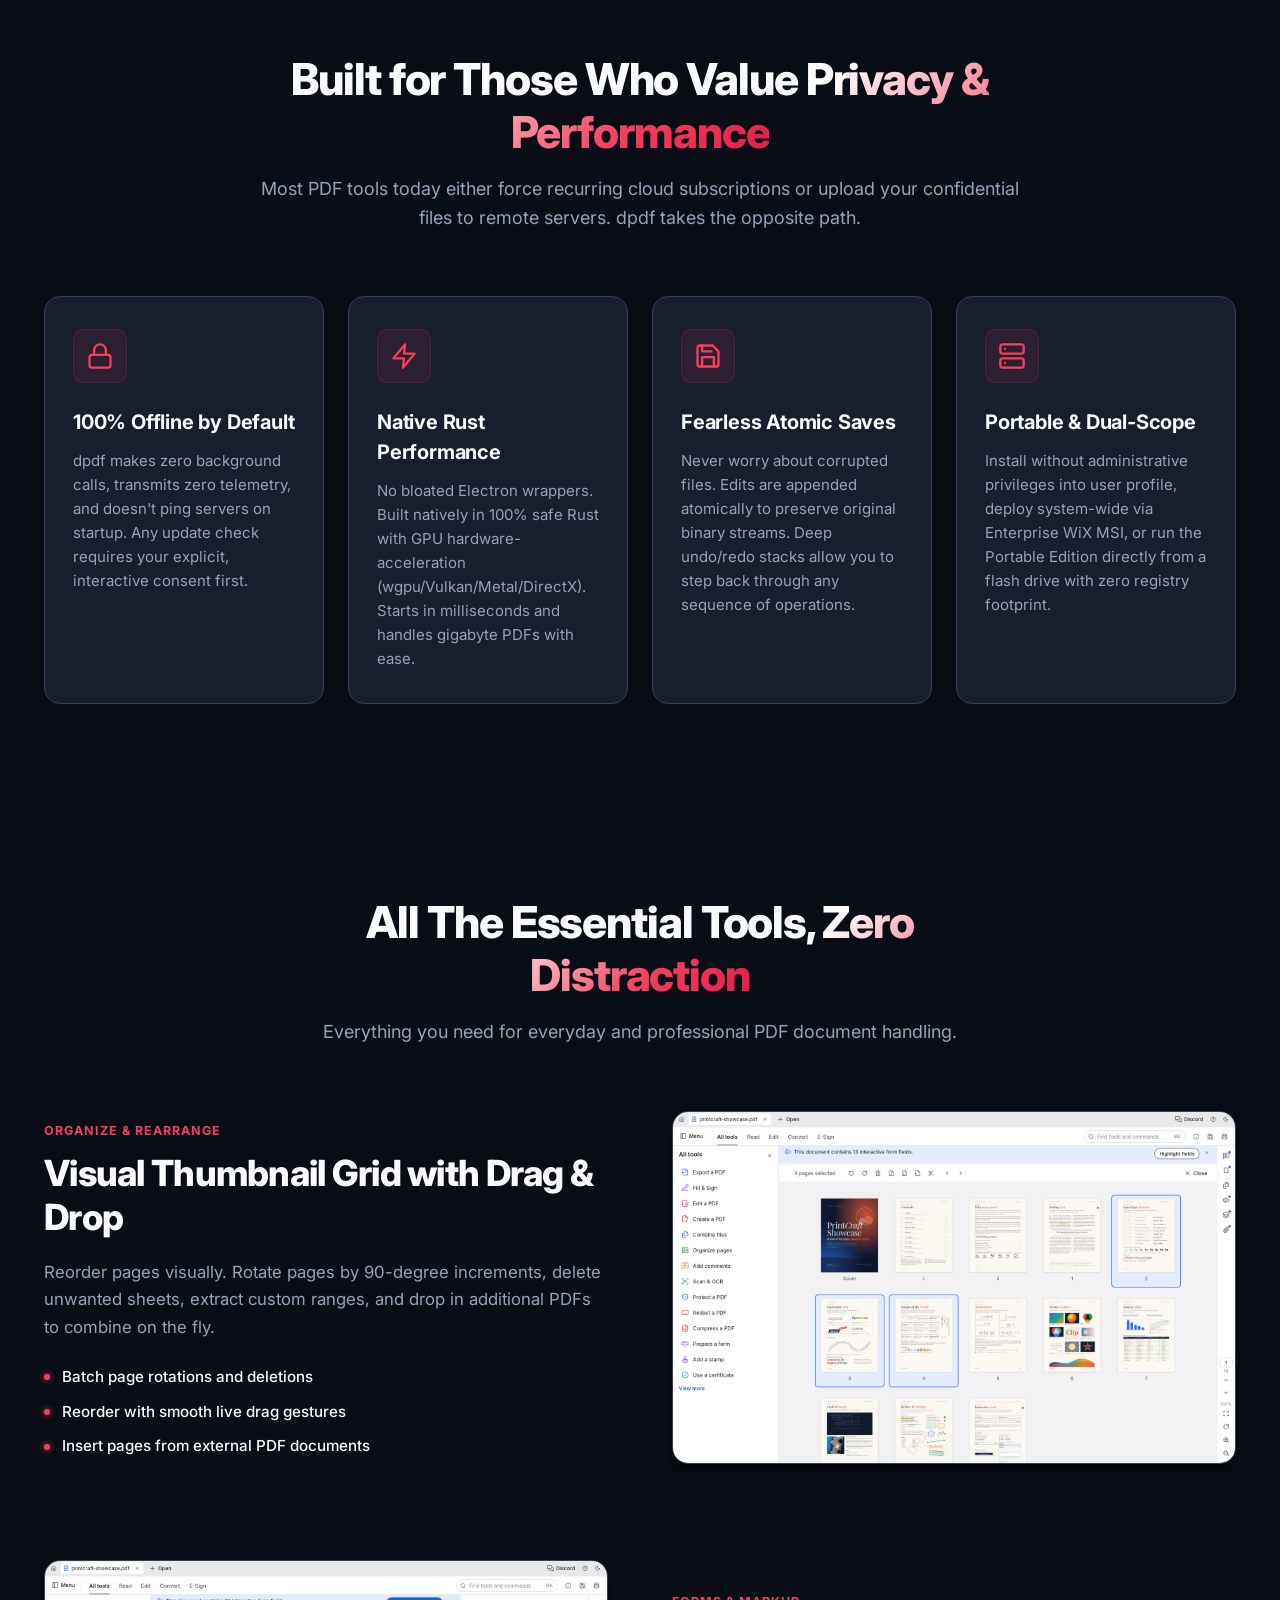
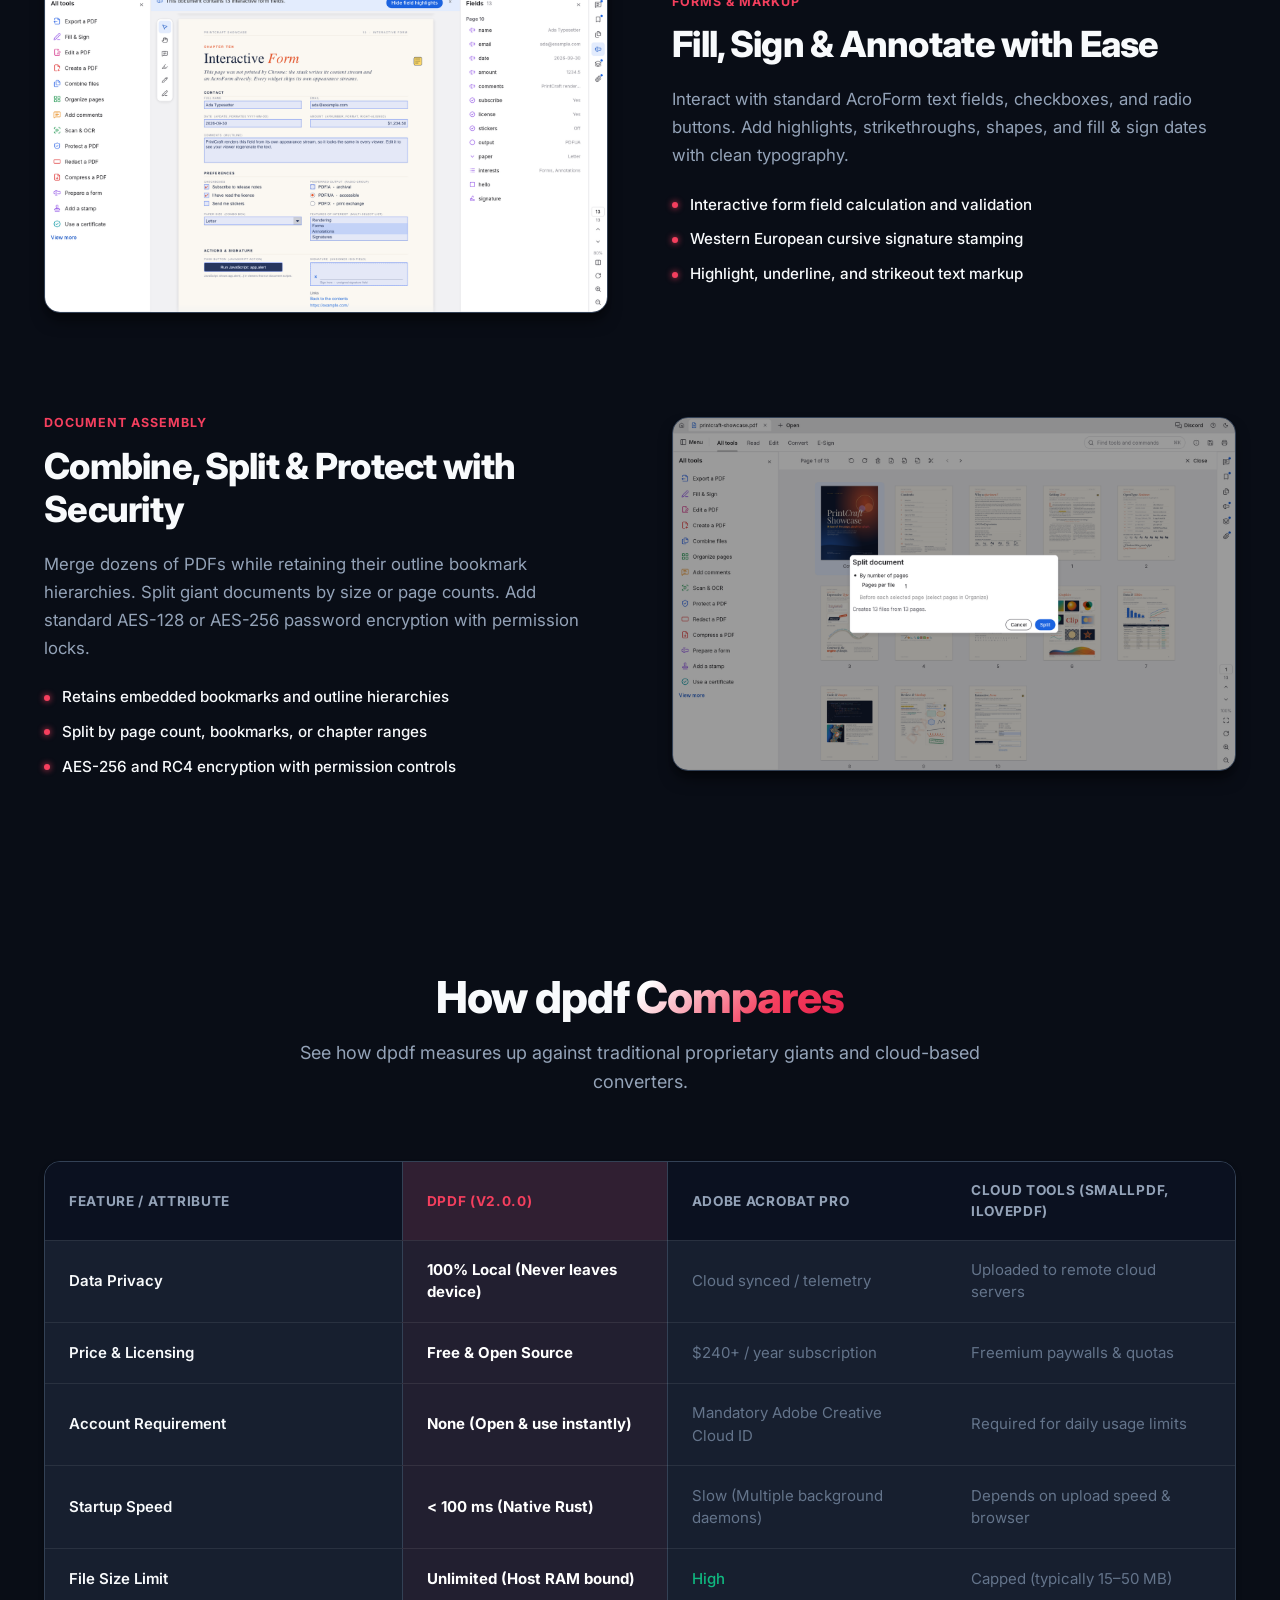
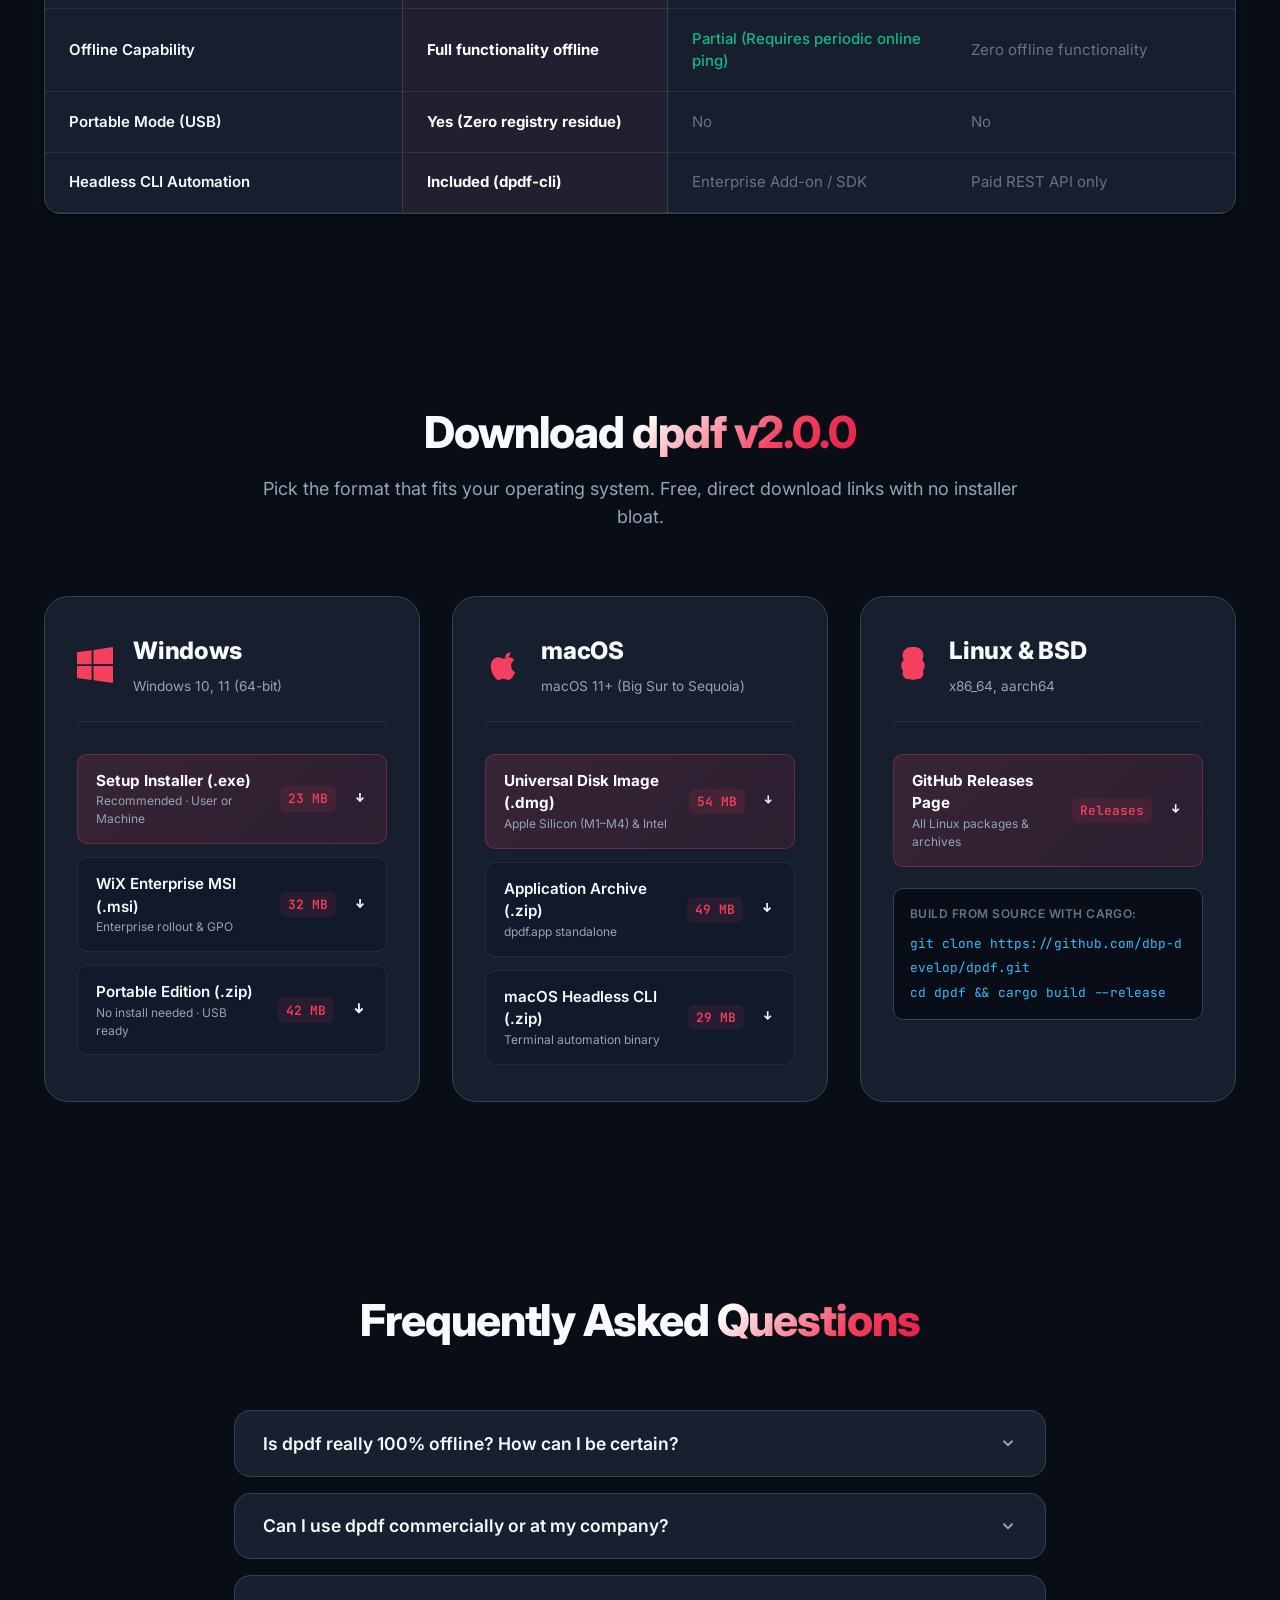
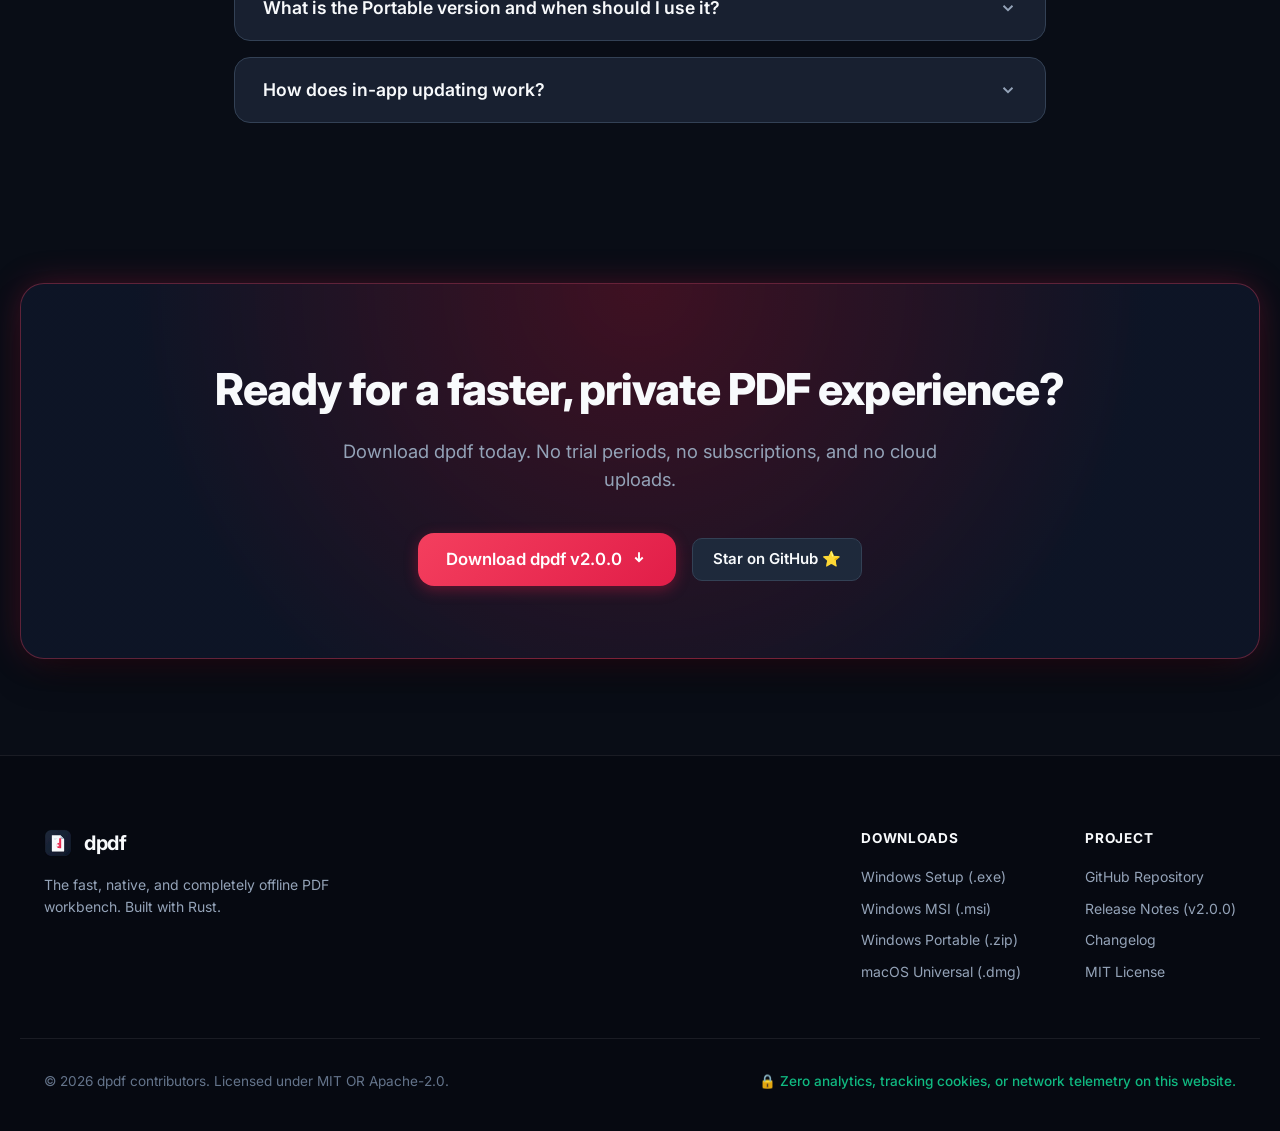
==== commit c41ca5ef: "feat(release): v2.0.0 major UI redesign, dual theme, floating HUD toolbar, and version bump" ====
--- a/index.html
+++ b/index.html
@@ -36,7 +36,7 @@
       <a href="#" class="brand-logo" aria-label="dpdf home">
         <img src="assets/dpdf-icon.svg" alt="dpdf mark" width="34" height="34" class="logo-mark">
         <span class="logo-text">dpdf</span>
-        <span class="version-tag">v1.1.0</span>
+        <span class="version-tag">v2.0.0</span>
       </a>
 
       <nav class="nav-links">
@@ -71,7 +71,7 @@
     <div class="container hero-content">
       <div class="badge-pill">
         <span class="badge-dot"></span>
-        <span>100% Offline by Default · No Cloud Telemetry · v1.1.0 Release</span>
+        <span>100% Offline by Default · No Cloud Telemetry · v2.0.0 Release</span>
       </div>
 
       <h1 class="hero-title">
@@ -86,7 +86,7 @@
       <!-- Smart Detected Download CTA -->
       <div class="hero-cta-container">
         <div class="primary-download-group">
-          <a href="https://github.com/dbp-develop/dpdf/releases/download/v1.1.0/dpdf-1.1.0-setup.exe" id="main-download-btn" class="btn btn-hero btn-primary">
+          <a href="https://github.com/dbp-develop/dpdf/releases/download/v2.0.0/dpdf-2.0.0-setup.exe" id="main-download-btn" class="btn btn-hero btn-primary">
             <div class="btn-icon-wrapper" id="btn-os-icon">
               <!-- Default Windows icon -->
               <svg width="22" height="22" viewBox="0 0 24 24" fill="currentColor">
@@ -114,26 +114,26 @@
           <!-- Dropdown menu -->
           <div class="platform-dropdown-menu" id="platform-dropdown">
             <div class="dropdown-header">Windows (64-bit)</div>
-            <a href="https://github.com/dbp-develop/dpdf/releases/download/v1.1.0/dpdf-1.1.0-setup.exe" class="dropdown-item">
+            <a href="https://github.com/dbp-develop/dpdf/releases/download/v2.0.0/dpdf-2.0.0-setup.exe" class="dropdown-item">
               <span class="item-title">Setup Installer (.exe)</span>
               <span class="item-desc">User & Machine UAC options · 23 MB</span>
             </a>
-            <a href="https://github.com/dbp-develop/dpdf/releases/download/v1.1.0/dpdf-1.1.0-windows-x64.msi" class="dropdown-item">
+            <a href="https://github.com/dbp-develop/dpdf/releases/download/v2.0.0/dpdf-2.0.0-windows-x64.msi" class="dropdown-item">
               <span class="item-title">WiX Enterprise Package (.msi)</span>
               <span class="item-desc">Enterprise deployment & associations · 32 MB</span>
             </a>
-            <a href="https://github.com/dbp-develop/dpdf/releases/download/v1.1.0/dpdf-1.1.0-windows-x64-portable.zip" class="dropdown-item">
+            <a href="https://github.com/dbp-develop/dpdf/releases/download/v2.0.0/dpdf-2.0.0-windows-x64-portable.zip" class="dropdown-item">
               <span class="item-title">Portable Edition (.zip)</span>
               <span class="item-desc">Zero-install standalone (USB ready) · 42 MB</span>
             </a>
 
             <div class="dropdown-divider"></div>
             <div class="dropdown-header">macOS (Universal)</div>
-            <a href="https://github.com/dbp-develop/dpdf/releases/download/v1.1.0/dpdf-1.1.0-macos-universal.dmg" class="dropdown-item">
+            <a href="https://github.com/dbp-develop/dpdf/releases/download/v2.0.0/dpdf-2.0.0-macos-universal.dmg" class="dropdown-item">
               <span class="item-title">Apple Silicon & Intel (.dmg)</span>
               <span class="item-desc">Drag to Applications disk image · 54 MB</span>
             </a>
-            <a href="https://github.com/dbp-develop/dpdf/releases/download/v1.1.0/dpdf-1.1.0-macos-universal.zip" class="dropdown-item">
+            <a href="https://github.com/dbp-develop/dpdf/releases/download/v2.0.0/dpdf-2.0.0-macos-universal.zip" class="dropdown-item">
               <span class="item-title">macOS App Archive (.zip)</span>
               <span class="item-desc">Universal dpdf.app bundle · 49 MB</span>
             </a>
@@ -144,7 +144,7 @@
               <span class="item-title">Linux Releases & Source</span>
               <span class="item-desc">Tarball, AppImage, and source packages</span>
             </a>
-            <a href="https://github.com/dbp-develop/dpdf/releases/download/v1.1.0/dpdf-cli-1.1.0-macos-universal.zip" class="dropdown-item">
+            <a href="https://github.com/dbp-develop/dpdf/releases/download/v2.0.0/dpdf-cli-2.0.0-macos-universal.zip" class="dropdown-item">
               <span class="item-title">Headless CLI (dpdf-cli)</span>
               <span class="item-desc">For batch scripts, CI/CD, and terminals</span>
             </a>
@@ -366,7 +366,7 @@
           <thead>
             <tr>
               <th class="table-col-feature">Feature / Attribute</th>
-              <th class="table-col-dpdf highlight">dpdf (v1.1.0)</th>
+              <th class="table-col-dpdf highlight">dpdf (v2.0.0)</th>
               <th class="table-col-other">Adobe Acrobat Pro</th>
               <th class="table-col-other">Cloud Tools (Smallpdf, ILovePDF)</th>
             </tr>
@@ -430,7 +430,7 @@
   <section class="section downloads-section" id="downloads">
     <div class="container">
       <div class="section-header">
-        <h2 class="section-title">Download <span class="text-gradient">dpdf v1.1.0</span></h2>
+        <h2 class="section-title">Download <span class="text-gradient">dpdf v2.0.0</span></h2>
         <p class="section-subtitle">Pick the format that fits your operating system. Free, direct download links with no installer bloat.</p>
       </div>
 
@@ -448,7 +448,7 @@
           </div>
 
           <div class="download-options-list">
-            <a href="https://github.com/dbp-develop/dpdf/releases/download/v1.1.0/dpdf-1.1.0-setup.exe" class="download-link-row primary-link">
+            <a href="https://github.com/dbp-develop/dpdf/releases/download/v2.0.0/dpdf-2.0.0-setup.exe" class="download-link-row primary-link">
               <div class="link-meta">
                 <span class="link-name">Setup Installer (.exe)</span>
                 <span class="link-tag">Recommended · User or Machine</span>
@@ -457,7 +457,7 @@
               <svg width="18" height="18" viewBox="0 0 24 24" fill="none" stroke="currentColor" stroke-width="2.5"><polyline points="7 10 12 15 17 10"/><line x1="12" y1="15" x2="12" y2="3"/></svg>
             </a>
 
-            <a href="https://github.com/dbp-develop/dpdf/releases/download/v1.1.0/dpdf-1.1.0-windows-x64.msi" class="download-link-row">
+            <a href="https://github.com/dbp-develop/dpdf/releases/download/v2.0.0/dpdf-2.0.0-windows-x64.msi" class="download-link-row">
               <div class="link-meta">
                 <span class="link-name">WiX Enterprise MSI (.msi)</span>
                 <span class="link-tag">Enterprise rollout & GPO</span>
@@ -466,7 +466,7 @@
               <svg width="18" height="18" viewBox="0 0 24 24" fill="none" stroke="currentColor" stroke-width="2.5"><polyline points="7 10 12 15 17 10"/><line x1="12" y1="15" x2="12" y2="3"/></svg>
             </a>
 
-            <a href="https://github.com/dbp-develop/dpdf/releases/download/v1.1.0/dpdf-1.1.0-windows-x64-portable.zip" class="download-link-row">
+            <a href="https://github.com/dbp-develop/dpdf/releases/download/v2.0.0/dpdf-2.0.0-windows-x64-portable.zip" class="download-link-row">
               <div class="link-meta">
                 <span class="link-name">Portable Edition (.zip)</span>
                 <span class="link-tag">No install needed · USB ready</span>
@@ -490,7 +490,7 @@
           </div>
 
           <div class="download-options-list">
-            <a href="https://github.com/dbp-develop/dpdf/releases/download/v1.1.0/dpdf-1.1.0-macos-universal.dmg" class="download-link-row primary-link">
+            <a href="https://github.com/dbp-develop/dpdf/releases/download/v2.0.0/dpdf-2.0.0-macos-universal.dmg" class="download-link-row primary-link">
               <div class="link-meta">
                 <span class="link-name">Universal Disk Image (.dmg)</span>
                 <span class="link-tag">Apple Silicon (M1–M4) & Intel</span>
@@ -499,7 +499,7 @@
               <svg width="18" height="18" viewBox="0 0 24 24" fill="none" stroke="currentColor" stroke-width="2.5"><polyline points="7 10 12 15 17 10"/><line x1="12" y1="15" x2="12" y2="3"/></svg>
             </a>
 
-            <a href="https://github.com/dbp-develop/dpdf/releases/download/v1.1.0/dpdf-1.1.0-macos-universal.zip" class="download-link-row">
+            <a href="https://github.com/dbp-develop/dpdf/releases/download/v2.0.0/dpdf-2.0.0-macos-universal.zip" class="download-link-row">
               <div class="link-meta">
                 <span class="link-name">Application Archive (.zip)</span>
                 <span class="link-tag">dpdf.app standalone</span>
@@ -508,7 +508,7 @@
               <svg width="18" height="18" viewBox="0 0 24 24" fill="none" stroke="currentColor" stroke-width="2.5"><polyline points="7 10 12 15 17 10"/><line x1="12" y1="15" x2="12" y2="3"/></svg>
             </a>
 
-            <a href="https://github.com/dbp-develop/dpdf/releases/download/v1.1.0/dpdf-cli-1.1.0-macos-universal.zip" class="download-link-row">
+            <a href="https://github.com/dbp-develop/dpdf/releases/download/v2.0.0/dpdf-cli-2.0.0-macos-universal.zip" class="download-link-row">
               <div class="link-meta">
                 <span class="link-name">macOS Headless CLI (.zip)</span>
                 <span class="link-tag">Terminal automation binary</span>
@@ -609,7 +609,7 @@
       <p class="cta-subtitle">Download dpdf today. No trial periods, no subscriptions, and no cloud uploads.</p>
       <div class="cta-actions">
         <a href="#downloads" class="btn btn-hero btn-primary">
-          <span>Download dpdf v1.1.0</span>
+          <span>Download dpdf v2.0.0</span>
           <svg width="18" height="18" viewBox="0 0 24 24" fill="none" stroke="currentColor" stroke-width="2.5"><polyline points="7 10 12 15 17 10"/><line x1="12" y1="15" x2="12" y2="3"/></svg>
         </a>
         <a href="https://github.com/dbp-develop/dpdf" target="_blank" rel="noopener noreferrer" class="btn btn-secondary">
@@ -633,16 +633,16 @@
       <div class="footer-links-group">
         <div class="footer-col">
           <h4>Downloads</h4>
-          <a href="https://github.com/dbp-develop/dpdf/releases/download/v1.1.0/dpdf-1.1.0-setup.exe">Windows Setup (.exe)</a>
-          <a href="https://github.com/dbp-develop/dpdf/releases/download/v1.1.0/dpdf-1.1.0-windows-x64.msi">Windows MSI (.msi)</a>
-          <a href="https://github.com/dbp-develop/dpdf/releases/download/v1.1.0/dpdf-1.1.0-windows-x64-portable.zip">Windows Portable (.zip)</a>
-          <a href="https://github.com/dbp-develop/dpdf/releases/download/v1.1.0/dpdf-1.1.0-macos-universal.dmg">macOS Universal (.dmg)</a>
+          <a href="https://github.com/dbp-develop/dpdf/releases/download/v2.0.0/dpdf-2.0.0-setup.exe">Windows Setup (.exe)</a>
+          <a href="https://github.com/dbp-develop/dpdf/releases/download/v2.0.0/dpdf-2.0.0-windows-x64.msi">Windows MSI (.msi)</a>
+          <a href="https://github.com/dbp-develop/dpdf/releases/download/v2.0.0/dpdf-2.0.0-windows-x64-portable.zip">Windows Portable (.zip)</a>
+          <a href="https://github.com/dbp-develop/dpdf/releases/download/v2.0.0/dpdf-2.0.0-macos-universal.dmg">macOS Universal (.dmg)</a>
         </div>
 
         <div class="footer-col">
           <h4>Project</h4>
           <a href="https://github.com/dbp-develop/dpdf" target="_blank" rel="noopener noreferrer">GitHub Repository</a>
-          <a href="https://github.com/dbp-develop/dpdf/releases/tag/v1.1.0" target="_blank" rel="noopener noreferrer">Release Notes (v1.1.0)</a>
+          <a href="https://github.com/dbp-develop/dpdf/releases/tag/v2.0.0" target="_blank" rel="noopener noreferrer">Release Notes (v2.0.0)</a>
           <a href="https://github.com/dbp-develop/dpdf/blob/main/CHANGELOG.md" target="_blank" rel="noopener noreferrer">Changelog</a>
           <a href="https://github.com/dbp-develop/dpdf/blob/main/LICENSE-MIT" target="_blank" rel="noopener noreferrer">MIT License</a>
         </div>
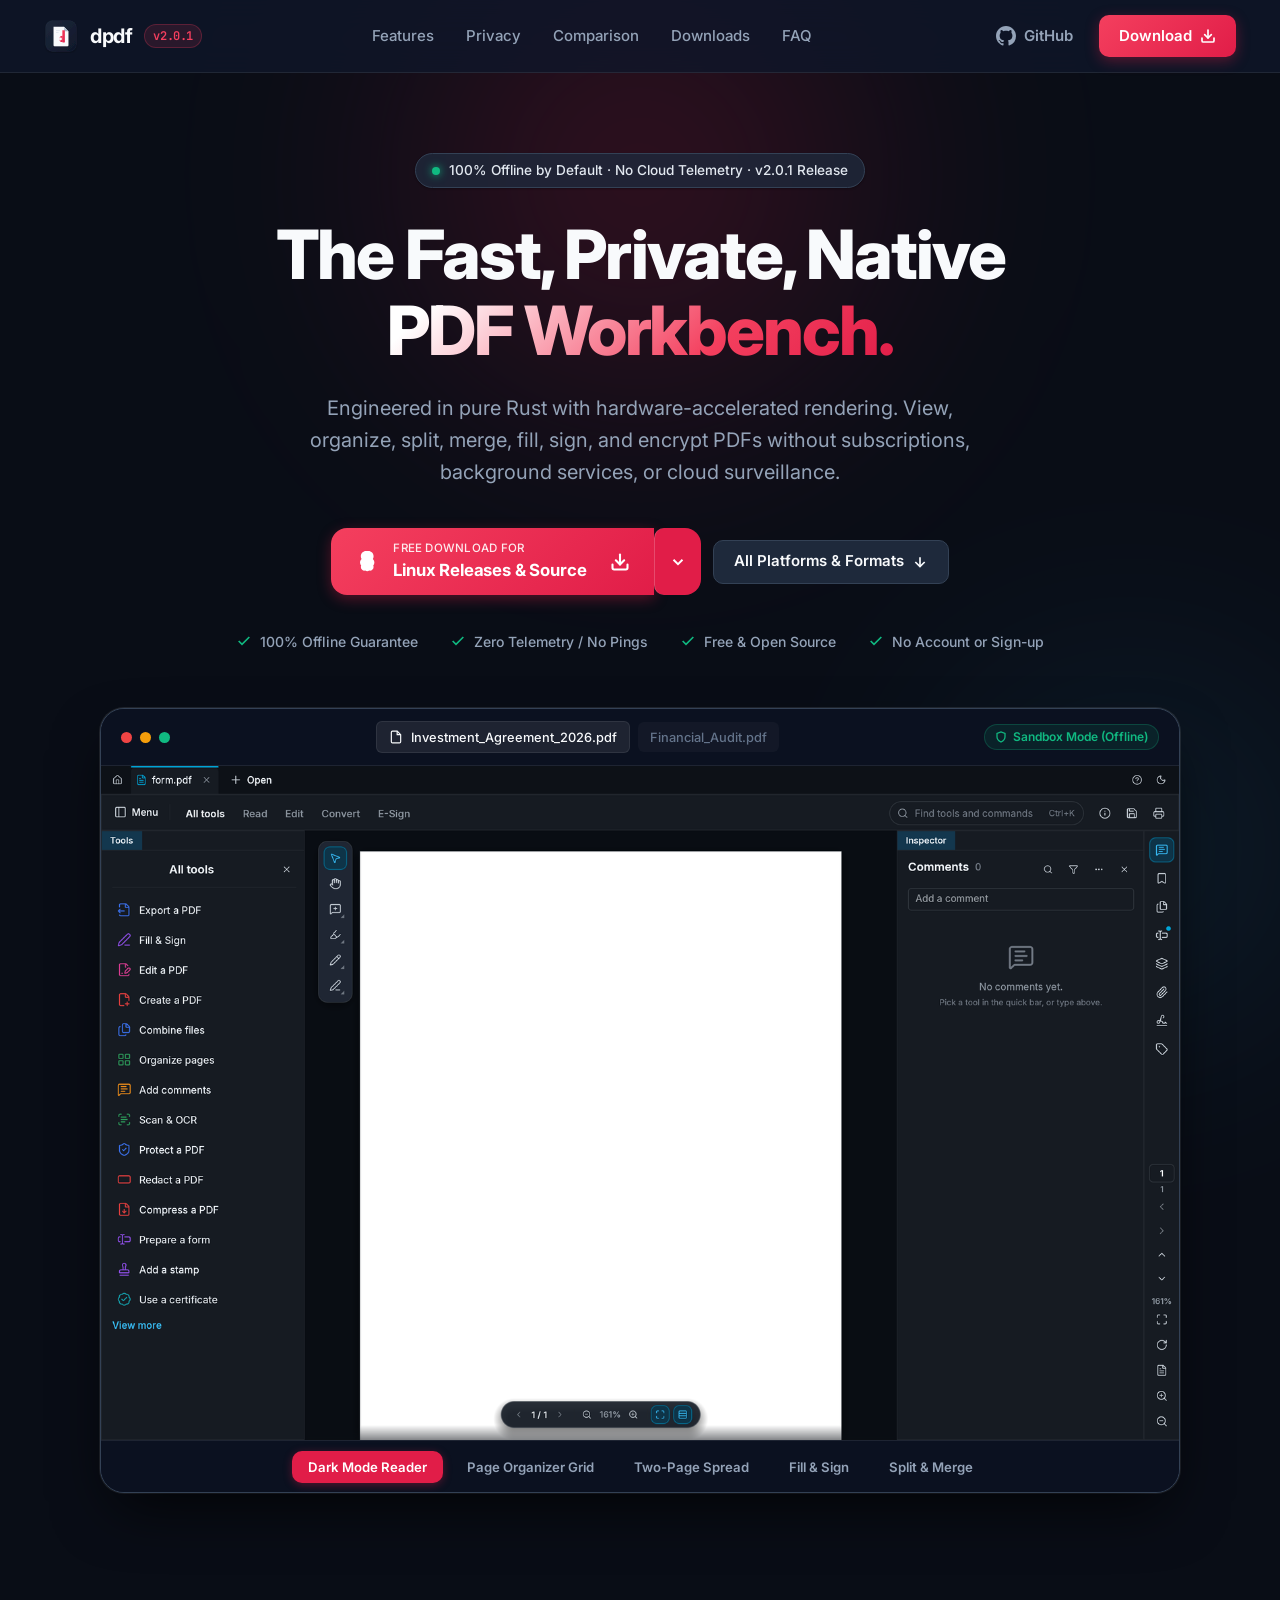
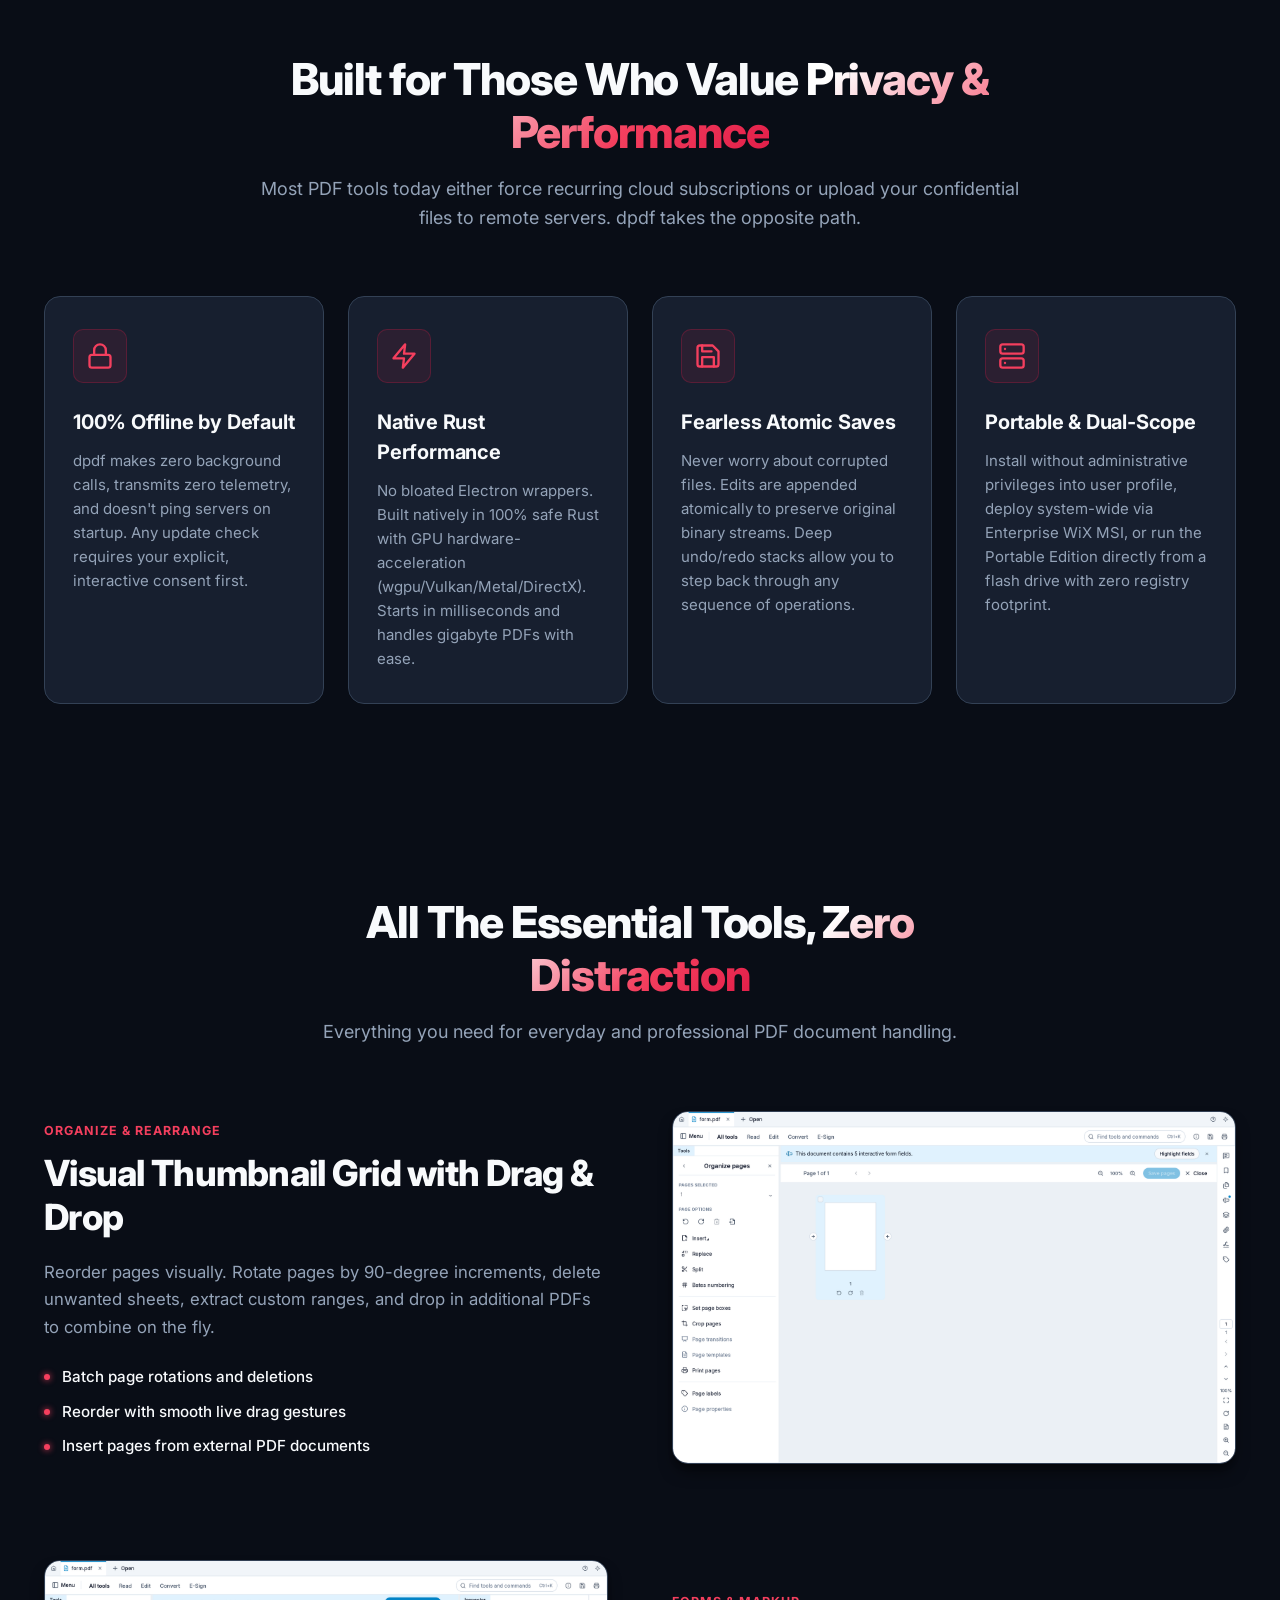
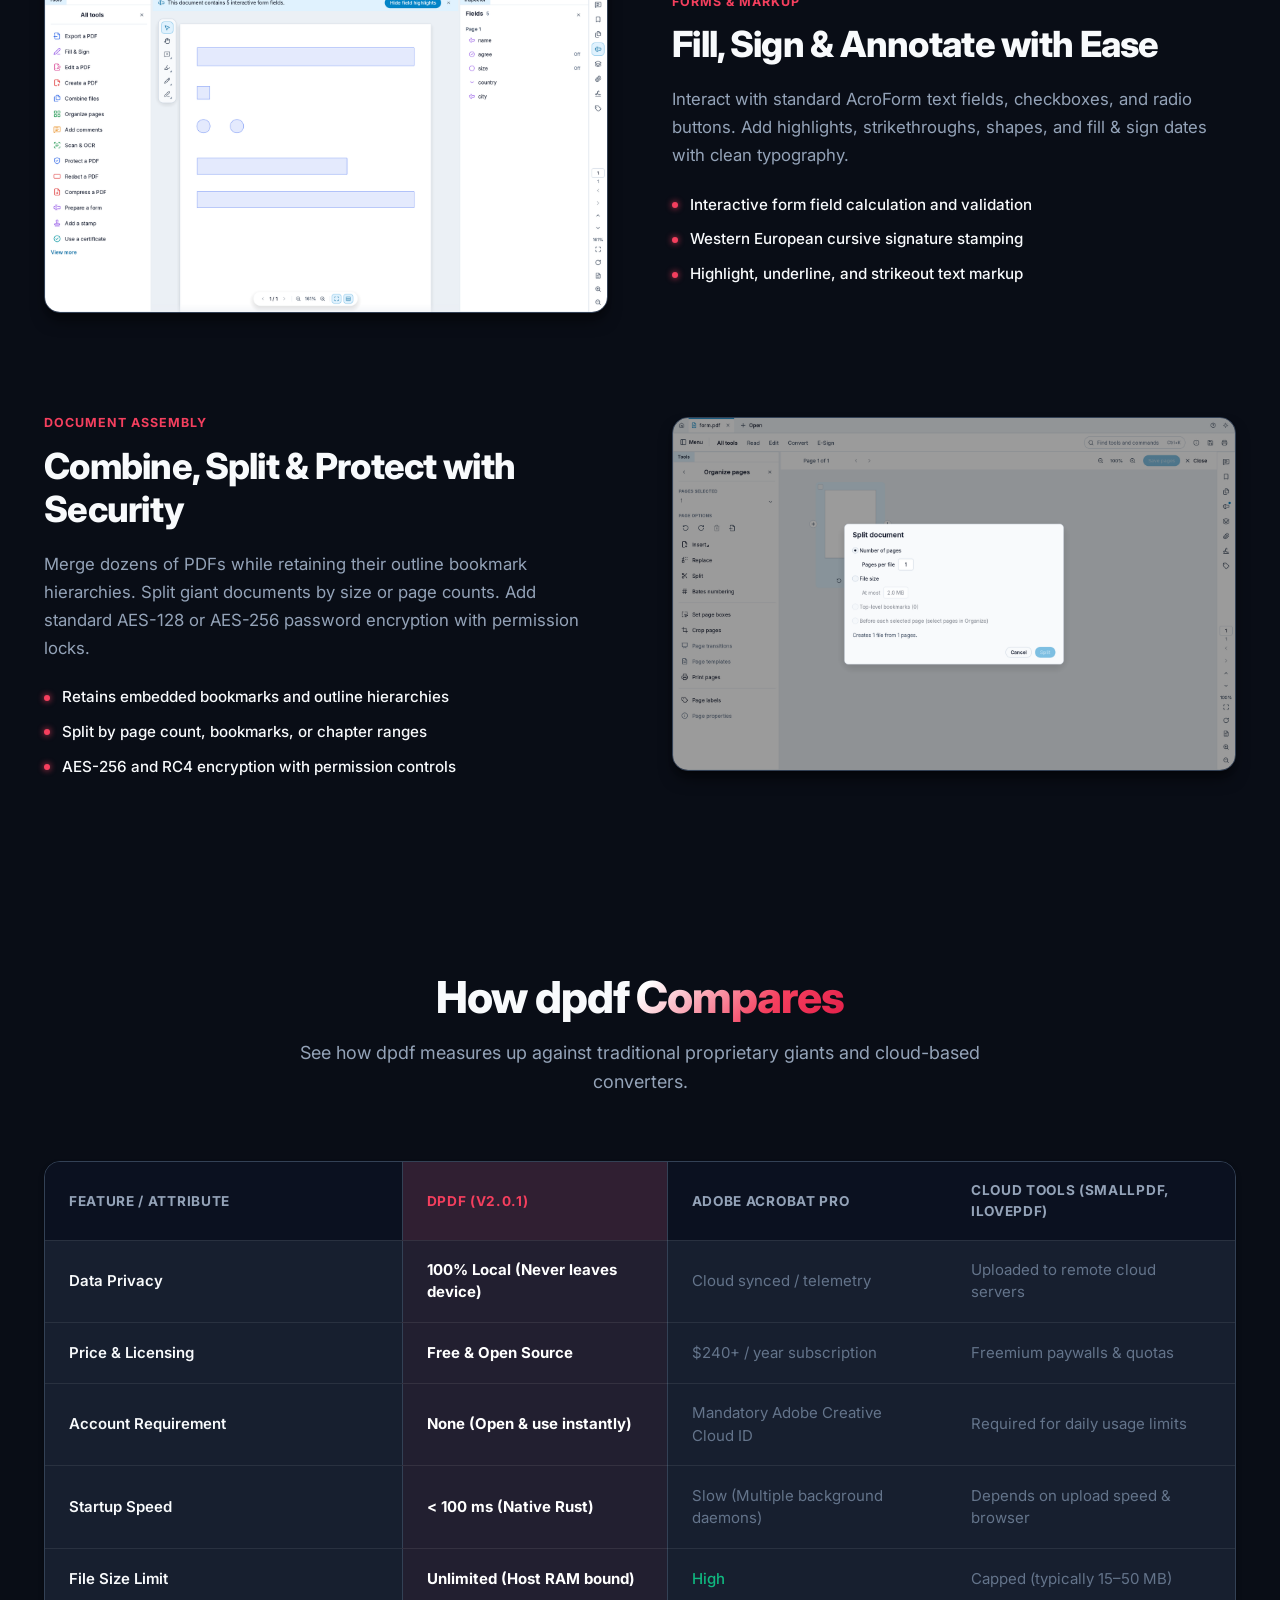
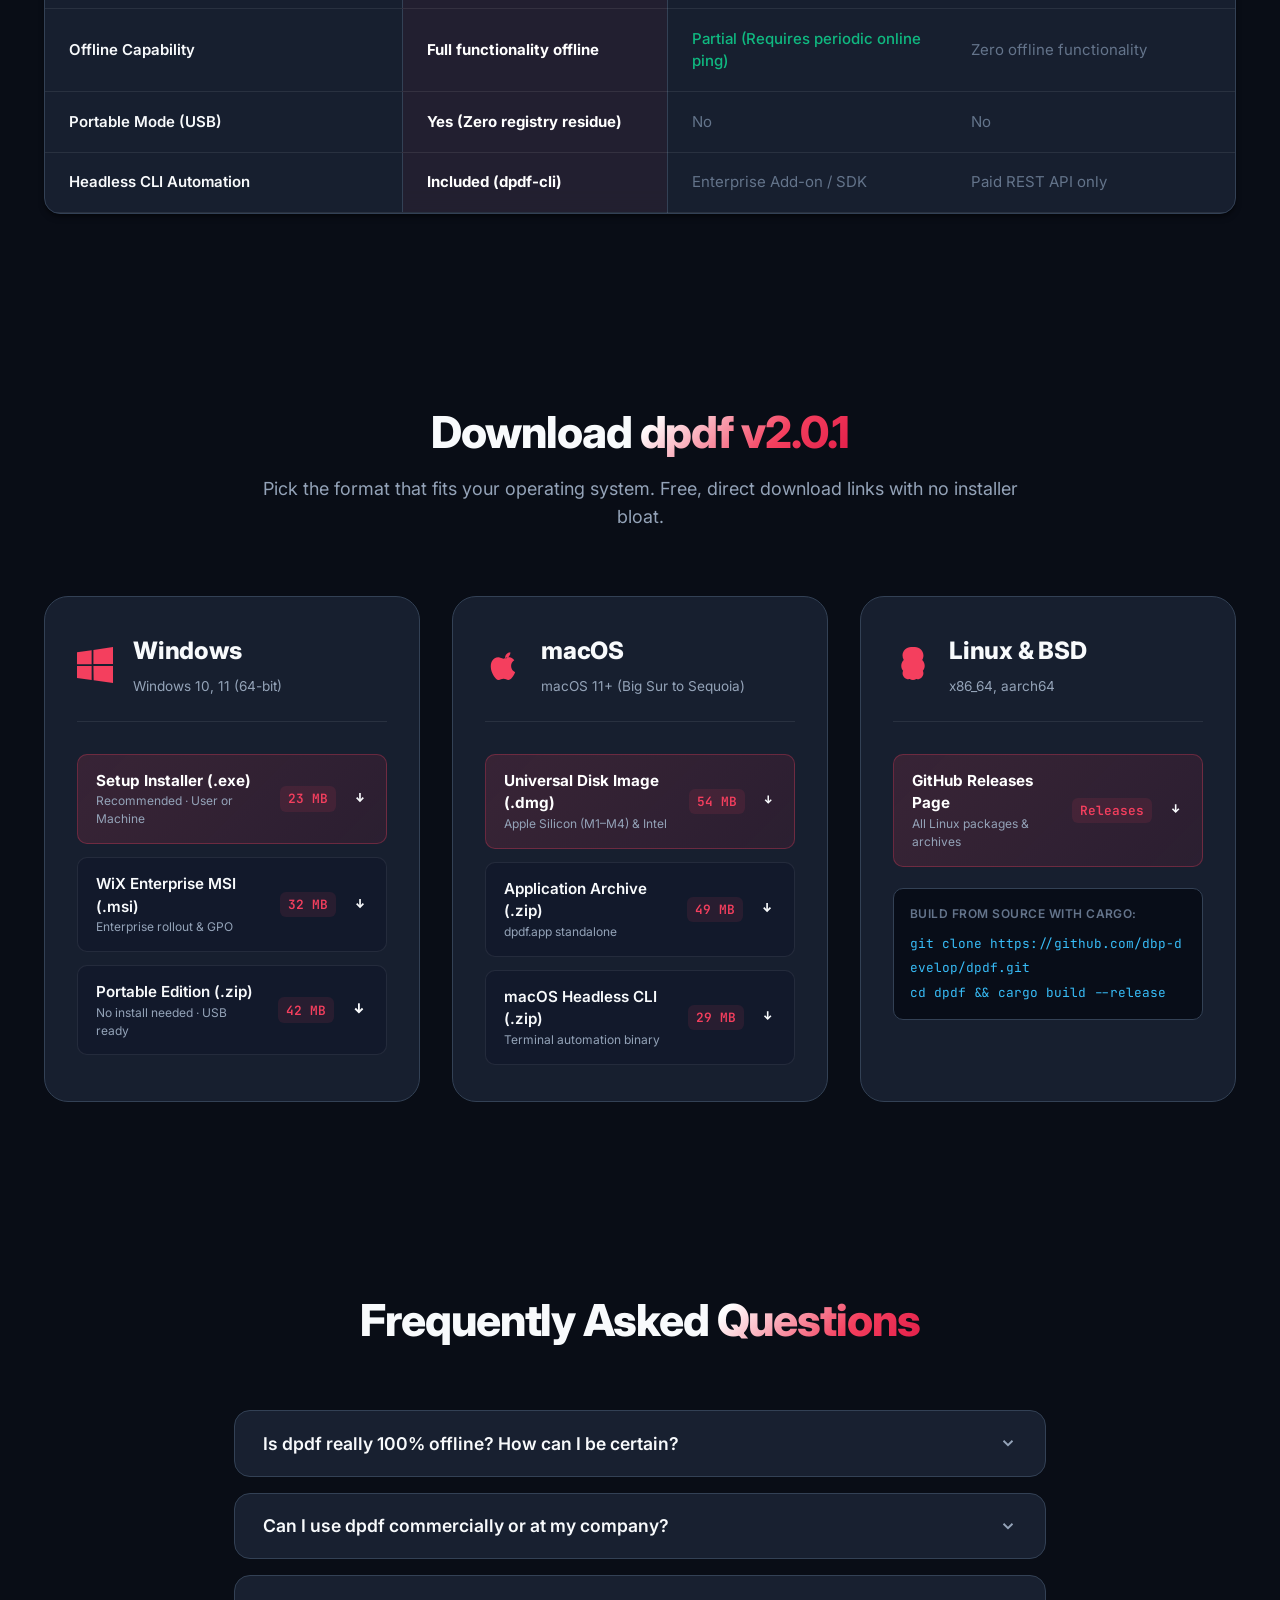
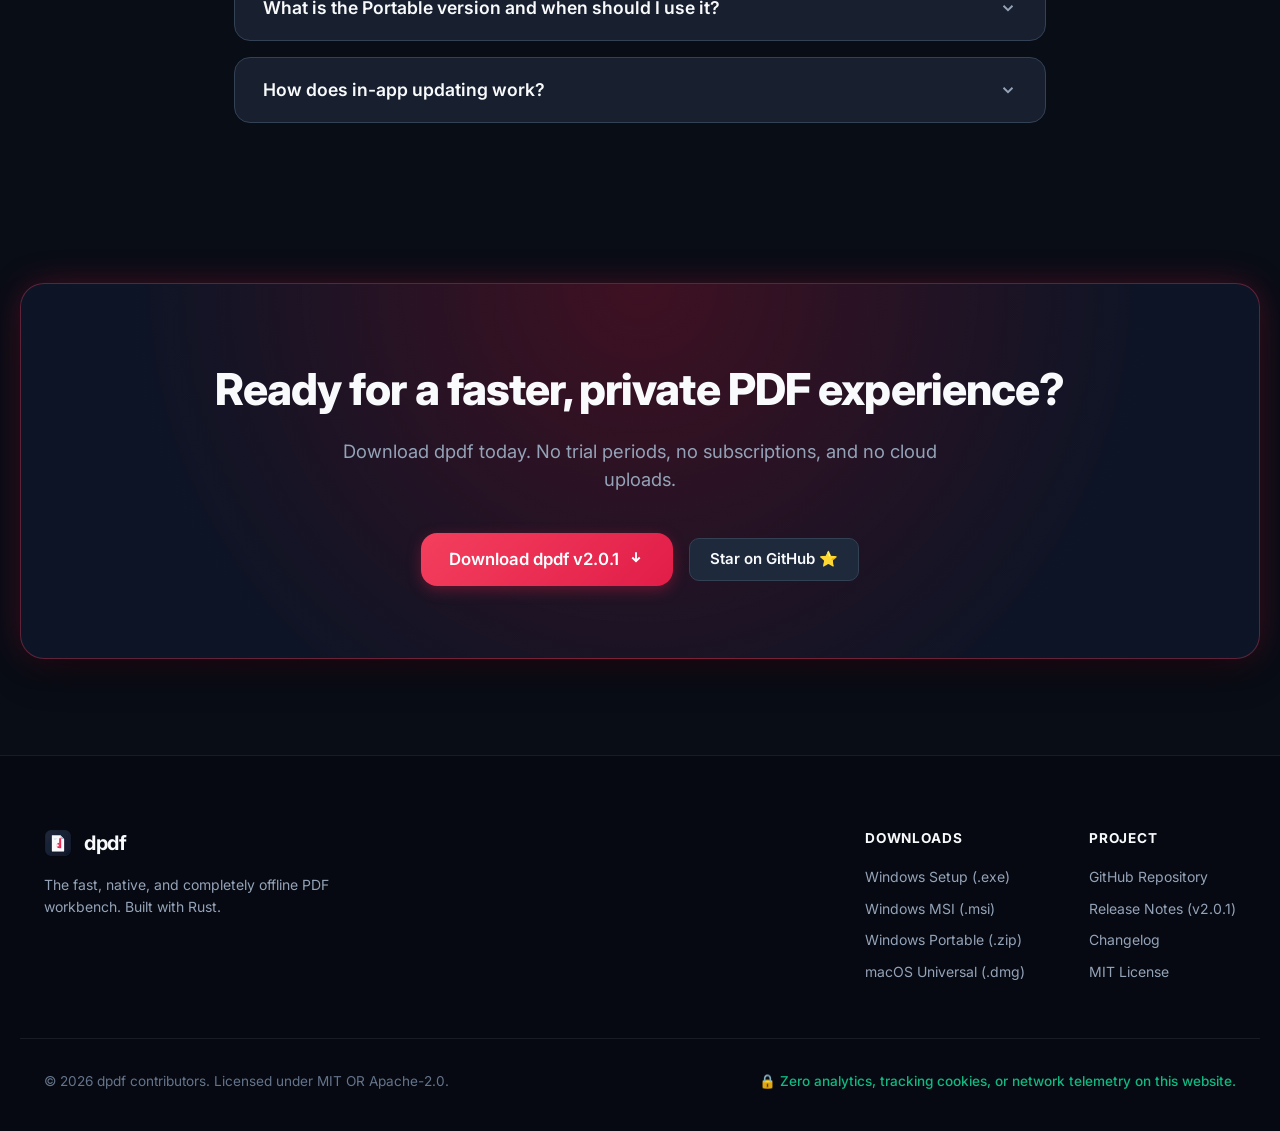
==== commit a63d11d0: "feat(release): v2.0.1 new modern UI/UX design, silent auto-updates, and bug fixes" ====
--- a/index.html
+++ b/index.html
@@ -36,7 +36,7 @@
       <a href="#" class="brand-logo" aria-label="dpdf home">
         <img src="assets/dpdf-icon.svg" alt="dpdf mark" width="34" height="34" class="logo-mark">
         <span class="logo-text">dpdf</span>
-        <span class="version-tag">v2.0.0</span>
+        <span class="version-tag">v2.0.1</span>
       </a>
 
       <nav class="nav-links">
@@ -71,7 +71,7 @@
     <div class="container hero-content">
       <div class="badge-pill">
         <span class="badge-dot"></span>
-        <span>100% Offline by Default · No Cloud Telemetry · v2.0.0 Release</span>
+        <span>100% Offline by Default · No Cloud Telemetry · v2.0.1 Release</span>
       </div>
 
       <h1 class="hero-title">
@@ -86,7 +86,7 @@
       <!-- Smart Detected Download CTA -->
       <div class="hero-cta-container">
         <div class="primary-download-group">
-          <a href="https://github.com/dbp-develop/dpdf/releases/download/v2.0.0/dpdf-2.0.0-setup.exe" id="main-download-btn" class="btn btn-hero btn-primary">
+          <a href="https://github.com/dbp-develop/dpdf/releases/download/v2.0.1/dpdf-2.0.1-setup.exe" id="main-download-btn" class="btn btn-hero btn-primary">
             <div class="btn-icon-wrapper" id="btn-os-icon">
               <!-- Default Windows icon -->
               <svg width="22" height="22" viewBox="0 0 24 24" fill="currentColor">
@@ -114,26 +114,26 @@
           <!-- Dropdown menu -->
           <div class="platform-dropdown-menu" id="platform-dropdown">
             <div class="dropdown-header">Windows (64-bit)</div>
-            <a href="https://github.com/dbp-develop/dpdf/releases/download/v2.0.0/dpdf-2.0.0-setup.exe" class="dropdown-item">
+            <a href="https://github.com/dbp-develop/dpdf/releases/download/v2.0.1/dpdf-2.0.1-setup.exe" class="dropdown-item">
               <span class="item-title">Setup Installer (.exe)</span>
               <span class="item-desc">User & Machine UAC options · 23 MB</span>
             </a>
-            <a href="https://github.com/dbp-develop/dpdf/releases/download/v2.0.0/dpdf-2.0.0-windows-x64.msi" class="dropdown-item">
+            <a href="https://github.com/dbp-develop/dpdf/releases/download/v2.0.1/dpdf-2.0.1-windows-x64.msi" class="dropdown-item">
               <span class="item-title">WiX Enterprise Package (.msi)</span>
               <span class="item-desc">Enterprise deployment & associations · 32 MB</span>
             </a>
-            <a href="https://github.com/dbp-develop/dpdf/releases/download/v2.0.0/dpdf-2.0.0-windows-x64-portable.zip" class="dropdown-item">
+            <a href="https://github.com/dbp-develop/dpdf/releases/download/v2.0.1/dpdf-2.0.1-windows-x64-portable.zip" class="dropdown-item">
               <span class="item-title">Portable Edition (.zip)</span>
               <span class="item-desc">Zero-install standalone (USB ready) · 42 MB</span>
             </a>
 
             <div class="dropdown-divider"></div>
             <div class="dropdown-header">macOS (Universal)</div>
-            <a href="https://github.com/dbp-develop/dpdf/releases/download/v2.0.0/dpdf-2.0.0-macos-universal.dmg" class="dropdown-item">
+            <a href="https://github.com/dbp-develop/dpdf/releases/download/v2.0.1/dpdf-2.0.1-macos-universal.dmg" class="dropdown-item">
               <span class="item-title">Apple Silicon & Intel (.dmg)</span>
               <span class="item-desc">Drag to Applications disk image · 54 MB</span>
             </a>
-            <a href="https://github.com/dbp-develop/dpdf/releases/download/v2.0.0/dpdf-2.0.0-macos-universal.zip" class="dropdown-item">
+            <a href="https://github.com/dbp-develop/dpdf/releases/download/v2.0.1/dpdf-2.0.1-macos-universal.zip" class="dropdown-item">
               <span class="item-title">macOS App Archive (.zip)</span>
               <span class="item-desc">Universal dpdf.app bundle · 49 MB</span>
             </a>
@@ -144,7 +144,7 @@
               <span class="item-title">Linux Releases & Source</span>
               <span class="item-desc">Tarball, AppImage, and source packages</span>
             </a>
-            <a href="https://github.com/dbp-develop/dpdf/releases/download/v2.0.0/dpdf-cli-2.0.0-macos-universal.zip" class="dropdown-item">
+            <a href="https://github.com/dbp-develop/dpdf/releases/download/v2.0.1/dpdf-cli-2.0.1-macos-universal.zip" class="dropdown-item">
               <span class="item-title">Headless CLI (dpdf-cli)</span>
               <span class="item-desc">For batch scripts, CI/CD, and terminals</span>
             </a>
@@ -366,7 +366,7 @@
           <thead>
             <tr>
               <th class="table-col-feature">Feature / Attribute</th>
-              <th class="table-col-dpdf highlight">dpdf (v2.0.0)</th>
+              <th class="table-col-dpdf highlight">dpdf (v2.0.1)</th>
               <th class="table-col-other">Adobe Acrobat Pro</th>
               <th class="table-col-other">Cloud Tools (Smallpdf, ILovePDF)</th>
             </tr>
@@ -430,7 +430,7 @@
   <section class="section downloads-section" id="downloads">
     <div class="container">
       <div class="section-header">
-        <h2 class="section-title">Download <span class="text-gradient">dpdf v2.0.0</span></h2>
+        <h2 class="section-title">Download <span class="text-gradient">dpdf v2.0.1</span></h2>
         <p class="section-subtitle">Pick the format that fits your operating system. Free, direct download links with no installer bloat.</p>
       </div>
 
@@ -448,7 +448,7 @@
           </div>
 
           <div class="download-options-list">
-            <a href="https://github.com/dbp-develop/dpdf/releases/download/v2.0.0/dpdf-2.0.0-setup.exe" class="download-link-row primary-link">
+            <a href="https://github.com/dbp-develop/dpdf/releases/download/v2.0.1/dpdf-2.0.1-setup.exe" class="download-link-row primary-link">
               <div class="link-meta">
                 <span class="link-name">Setup Installer (.exe)</span>
                 <span class="link-tag">Recommended · User or Machine</span>
@@ -457,7 +457,7 @@
               <svg width="18" height="18" viewBox="0 0 24 24" fill="none" stroke="currentColor" stroke-width="2.5"><polyline points="7 10 12 15 17 10"/><line x1="12" y1="15" x2="12" y2="3"/></svg>
             </a>
 
-            <a href="https://github.com/dbp-develop/dpdf/releases/download/v2.0.0/dpdf-2.0.0-windows-x64.msi" class="download-link-row">
+            <a href="https://github.com/dbp-develop/dpdf/releases/download/v2.0.1/dpdf-2.0.1-windows-x64.msi" class="download-link-row">
               <div class="link-meta">
                 <span class="link-name">WiX Enterprise MSI (.msi)</span>
                 <span class="link-tag">Enterprise rollout & GPO</span>
@@ -466,7 +466,7 @@
               <svg width="18" height="18" viewBox="0 0 24 24" fill="none" stroke="currentColor" stroke-width="2.5"><polyline points="7 10 12 15 17 10"/><line x1="12" y1="15" x2="12" y2="3"/></svg>
             </a>
 
-            <a href="https://github.com/dbp-develop/dpdf/releases/download/v2.0.0/dpdf-2.0.0-windows-x64-portable.zip" class="download-link-row">
+            <a href="https://github.com/dbp-develop/dpdf/releases/download/v2.0.1/dpdf-2.0.1-windows-x64-portable.zip" class="download-link-row">
               <div class="link-meta">
                 <span class="link-name">Portable Edition (.zip)</span>
                 <span class="link-tag">No install needed · USB ready</span>
@@ -490,7 +490,7 @@
           </div>
 
           <div class="download-options-list">
-            <a href="https://github.com/dbp-develop/dpdf/releases/download/v2.0.0/dpdf-2.0.0-macos-universal.dmg" class="download-link-row primary-link">
+            <a href="https://github.com/dbp-develop/dpdf/releases/download/v2.0.1/dpdf-2.0.1-macos-universal.dmg" class="download-link-row primary-link">
               <div class="link-meta">
                 <span class="link-name">Universal Disk Image (.dmg)</span>
                 <span class="link-tag">Apple Silicon (M1–M4) & Intel</span>
@@ -499,7 +499,7 @@
               <svg width="18" height="18" viewBox="0 0 24 24" fill="none" stroke="currentColor" stroke-width="2.5"><polyline points="7 10 12 15 17 10"/><line x1="12" y1="15" x2="12" y2="3"/></svg>
             </a>
 
-            <a href="https://github.com/dbp-develop/dpdf/releases/download/v2.0.0/dpdf-2.0.0-macos-universal.zip" class="download-link-row">
+            <a href="https://github.com/dbp-develop/dpdf/releases/download/v2.0.1/dpdf-2.0.1-macos-universal.zip" class="download-link-row">
               <div class="link-meta">
                 <span class="link-name">Application Archive (.zip)</span>
                 <span class="link-tag">dpdf.app standalone</span>
@@ -508,7 +508,7 @@
               <svg width="18" height="18" viewBox="0 0 24 24" fill="none" stroke="currentColor" stroke-width="2.5"><polyline points="7 10 12 15 17 10"/><line x1="12" y1="15" x2="12" y2="3"/></svg>
             </a>
 
-            <a href="https://github.com/dbp-develop/dpdf/releases/download/v2.0.0/dpdf-cli-2.0.0-macos-universal.zip" class="download-link-row">
+            <a href="https://github.com/dbp-develop/dpdf/releases/download/v2.0.1/dpdf-cli-2.0.1-macos-universal.zip" class="download-link-row">
               <div class="link-meta">
                 <span class="link-name">macOS Headless CLI (.zip)</span>
                 <span class="link-tag">Terminal automation binary</span>
@@ -609,7 +609,7 @@
       <p class="cta-subtitle">Download dpdf today. No trial periods, no subscriptions, and no cloud uploads.</p>
       <div class="cta-actions">
         <a href="#downloads" class="btn btn-hero btn-primary">
-          <span>Download dpdf v2.0.0</span>
+          <span>Download dpdf v2.0.1</span>
           <svg width="18" height="18" viewBox="0 0 24 24" fill="none" stroke="currentColor" stroke-width="2.5"><polyline points="7 10 12 15 17 10"/><line x1="12" y1="15" x2="12" y2="3"/></svg>
         </a>
         <a href="https://github.com/dbp-develop/dpdf" target="_blank" rel="noopener noreferrer" class="btn btn-secondary">
@@ -633,16 +633,16 @@
       <div class="footer-links-group">
         <div class="footer-col">
           <h4>Downloads</h4>
-          <a href="https://github.com/dbp-develop/dpdf/releases/download/v2.0.0/dpdf-2.0.0-setup.exe">Windows Setup (.exe)</a>
-          <a href="https://github.com/dbp-develop/dpdf/releases/download/v2.0.0/dpdf-2.0.0-windows-x64.msi">Windows MSI (.msi)</a>
-          <a href="https://github.com/dbp-develop/dpdf/releases/download/v2.0.0/dpdf-2.0.0-windows-x64-portable.zip">Windows Portable (.zip)</a>
-          <a href="https://github.com/dbp-develop/dpdf/releases/download/v2.0.0/dpdf-2.0.0-macos-universal.dmg">macOS Universal (.dmg)</a>
+          <a href="https://github.com/dbp-develop/dpdf/releases/download/v2.0.1/dpdf-2.0.1-setup.exe">Windows Setup (.exe)</a>
+          <a href="https://github.com/dbp-develop/dpdf/releases/download/v2.0.1/dpdf-2.0.1-windows-x64.msi">Windows MSI (.msi)</a>
+          <a href="https://github.com/dbp-develop/dpdf/releases/download/v2.0.1/dpdf-2.0.1-windows-x64-portable.zip">Windows Portable (.zip)</a>
+          <a href="https://github.com/dbp-develop/dpdf/releases/download/v2.0.1/dpdf-2.0.1-macos-universal.dmg">macOS Universal (.dmg)</a>
         </div>
 
         <div class="footer-col">
           <h4>Project</h4>
           <a href="https://github.com/dbp-develop/dpdf" target="_blank" rel="noopener noreferrer">GitHub Repository</a>
-          <a href="https://github.com/dbp-develop/dpdf/releases/tag/v2.0.0" target="_blank" rel="noopener noreferrer">Release Notes (v2.0.0)</a>
+          <a href="https://github.com/dbp-develop/dpdf/releases/tag/v2.0.1" target="_blank" rel="noopener noreferrer">Release Notes (v2.0.1)</a>
           <a href="https://github.com/dbp-develop/dpdf/blob/main/CHANGELOG.md" target="_blank" rel="noopener noreferrer">Changelog</a>
           <a href="https://github.com/dbp-develop/dpdf/blob/main/LICENSE-MIT" target="_blank" rel="noopener noreferrer">MIT License</a>
         </div>
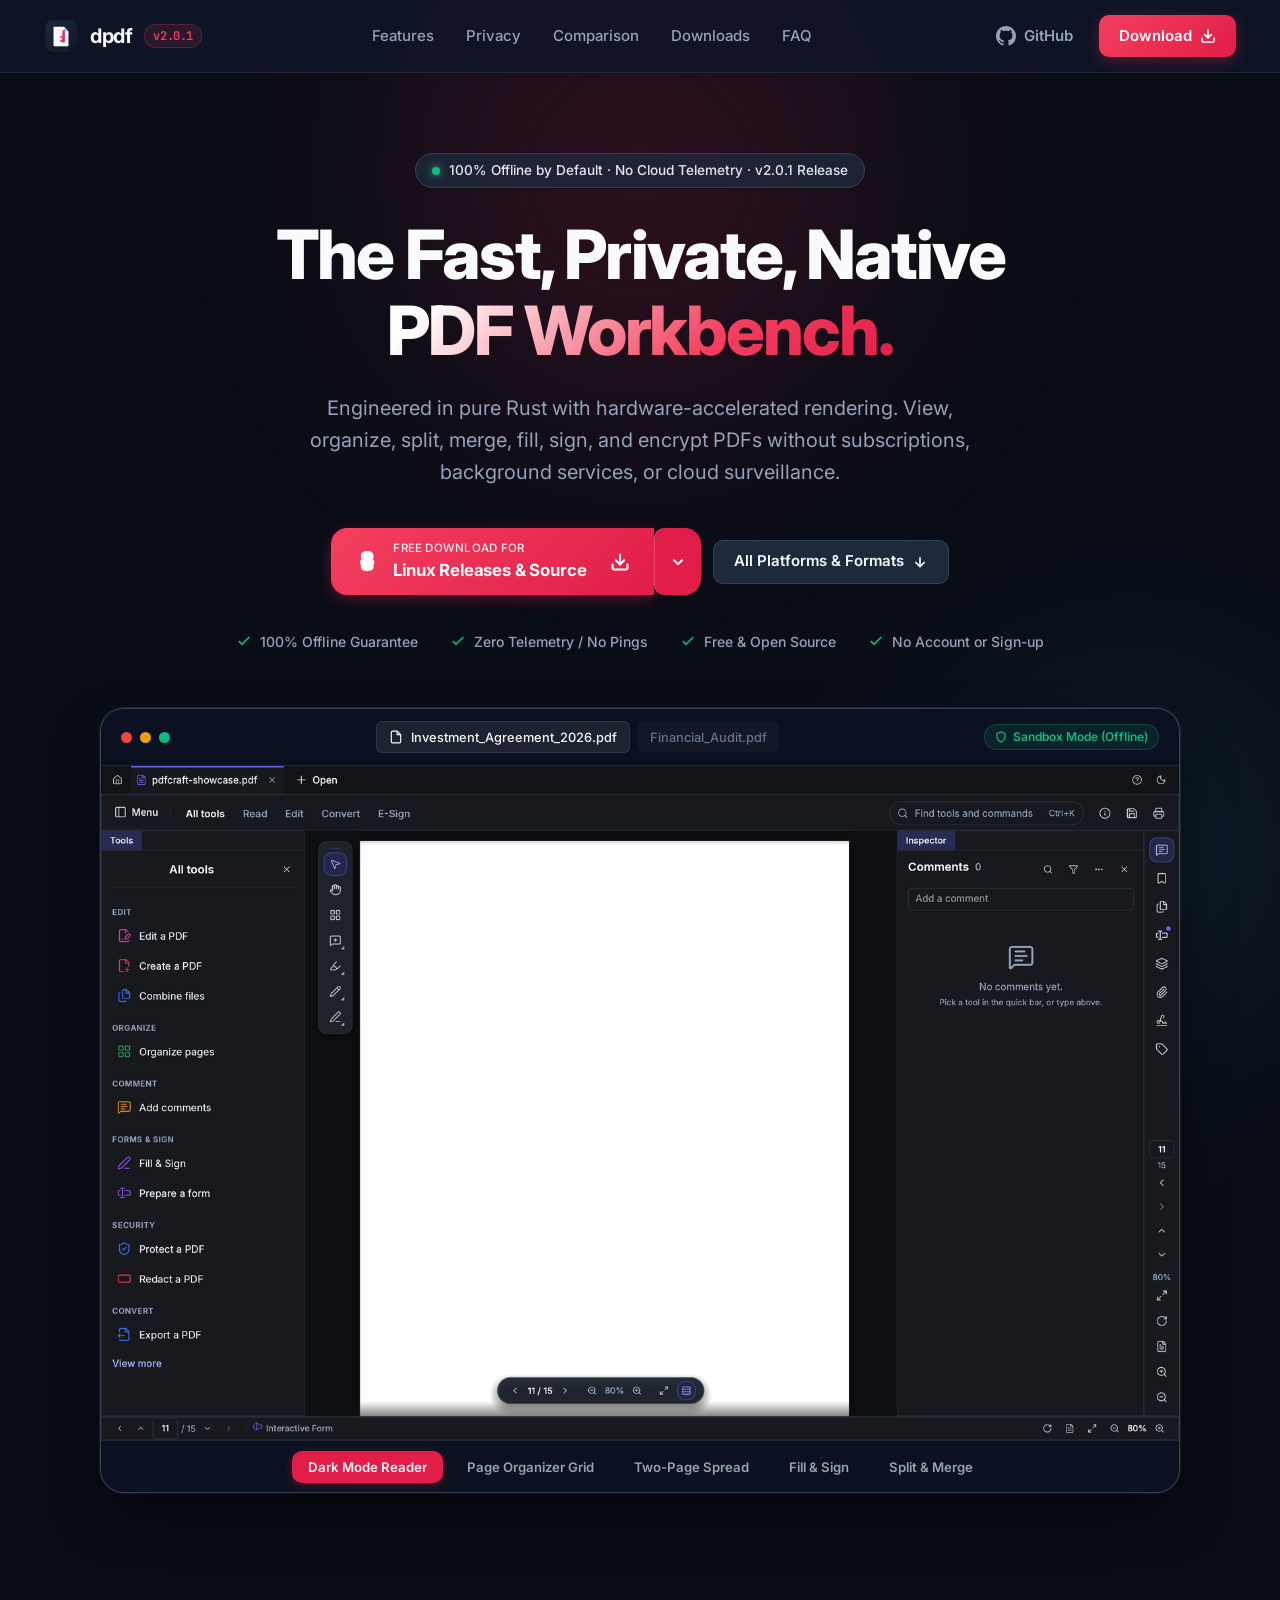
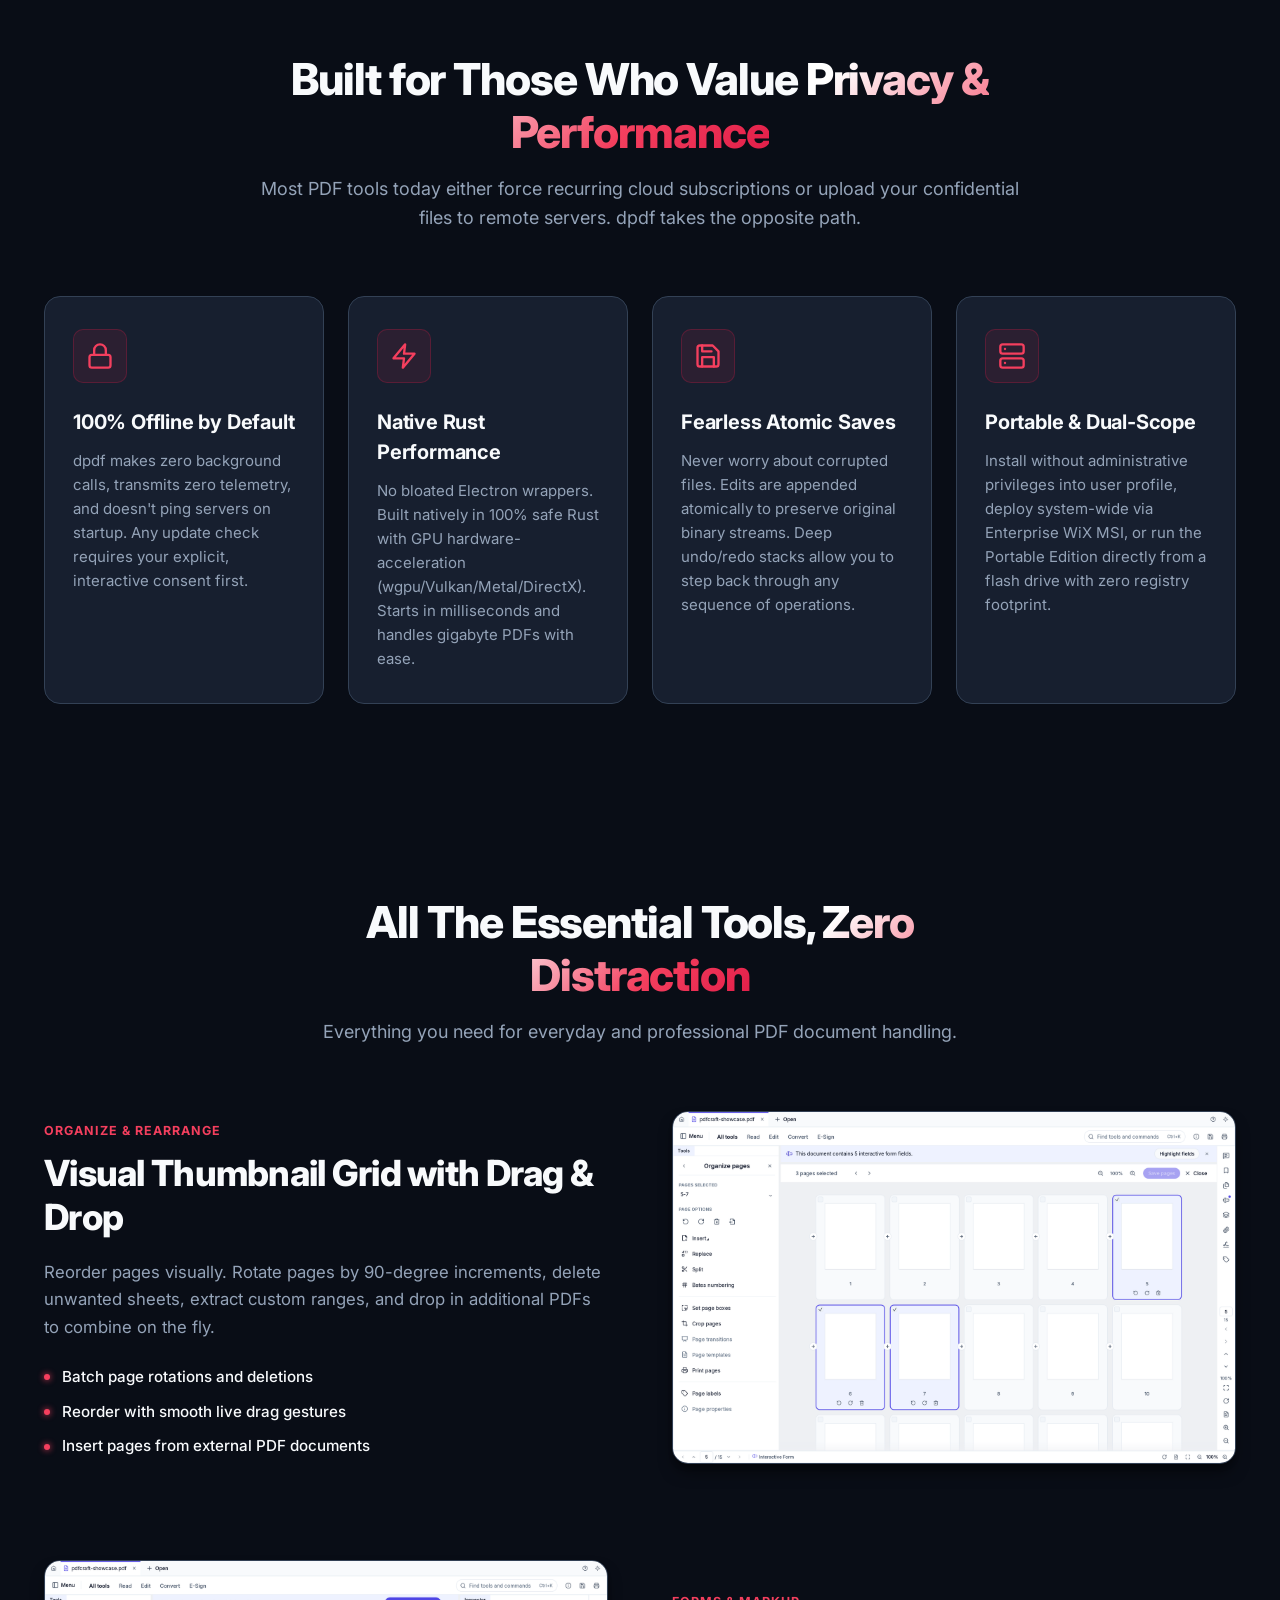
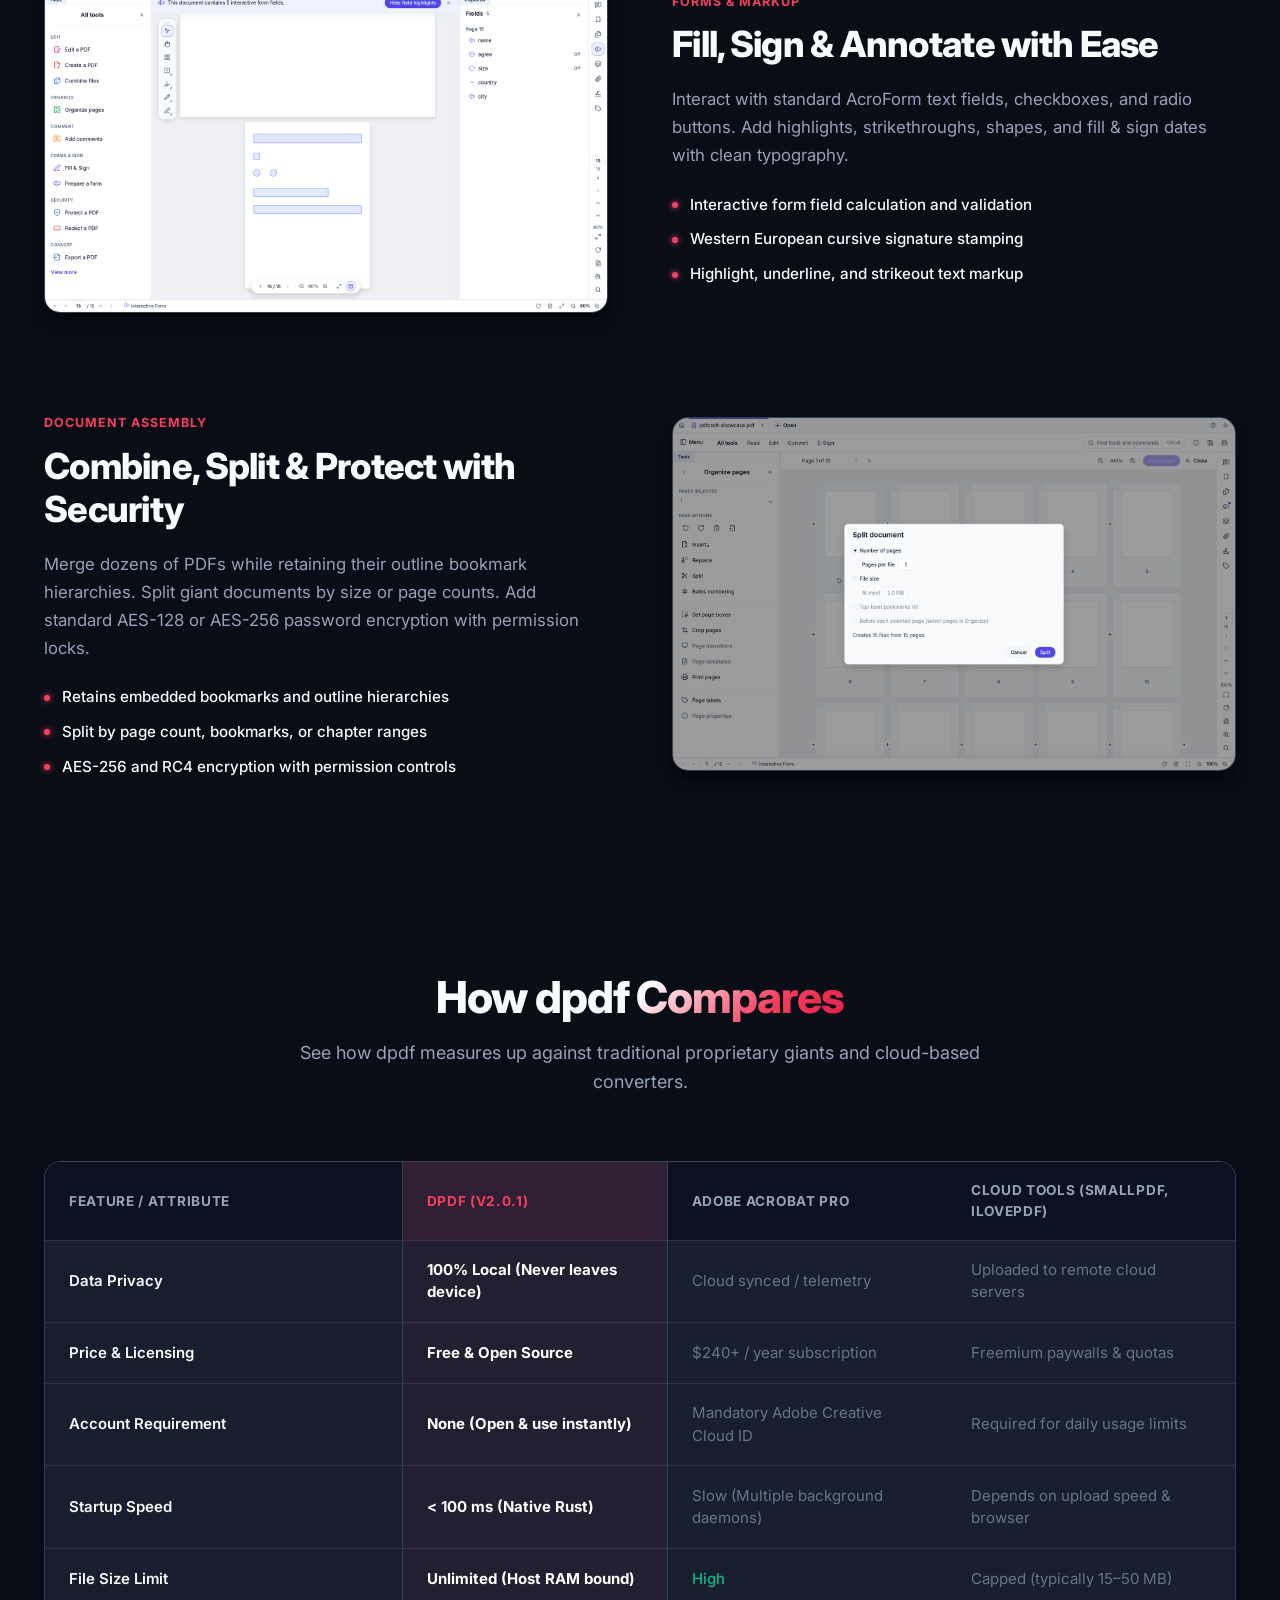
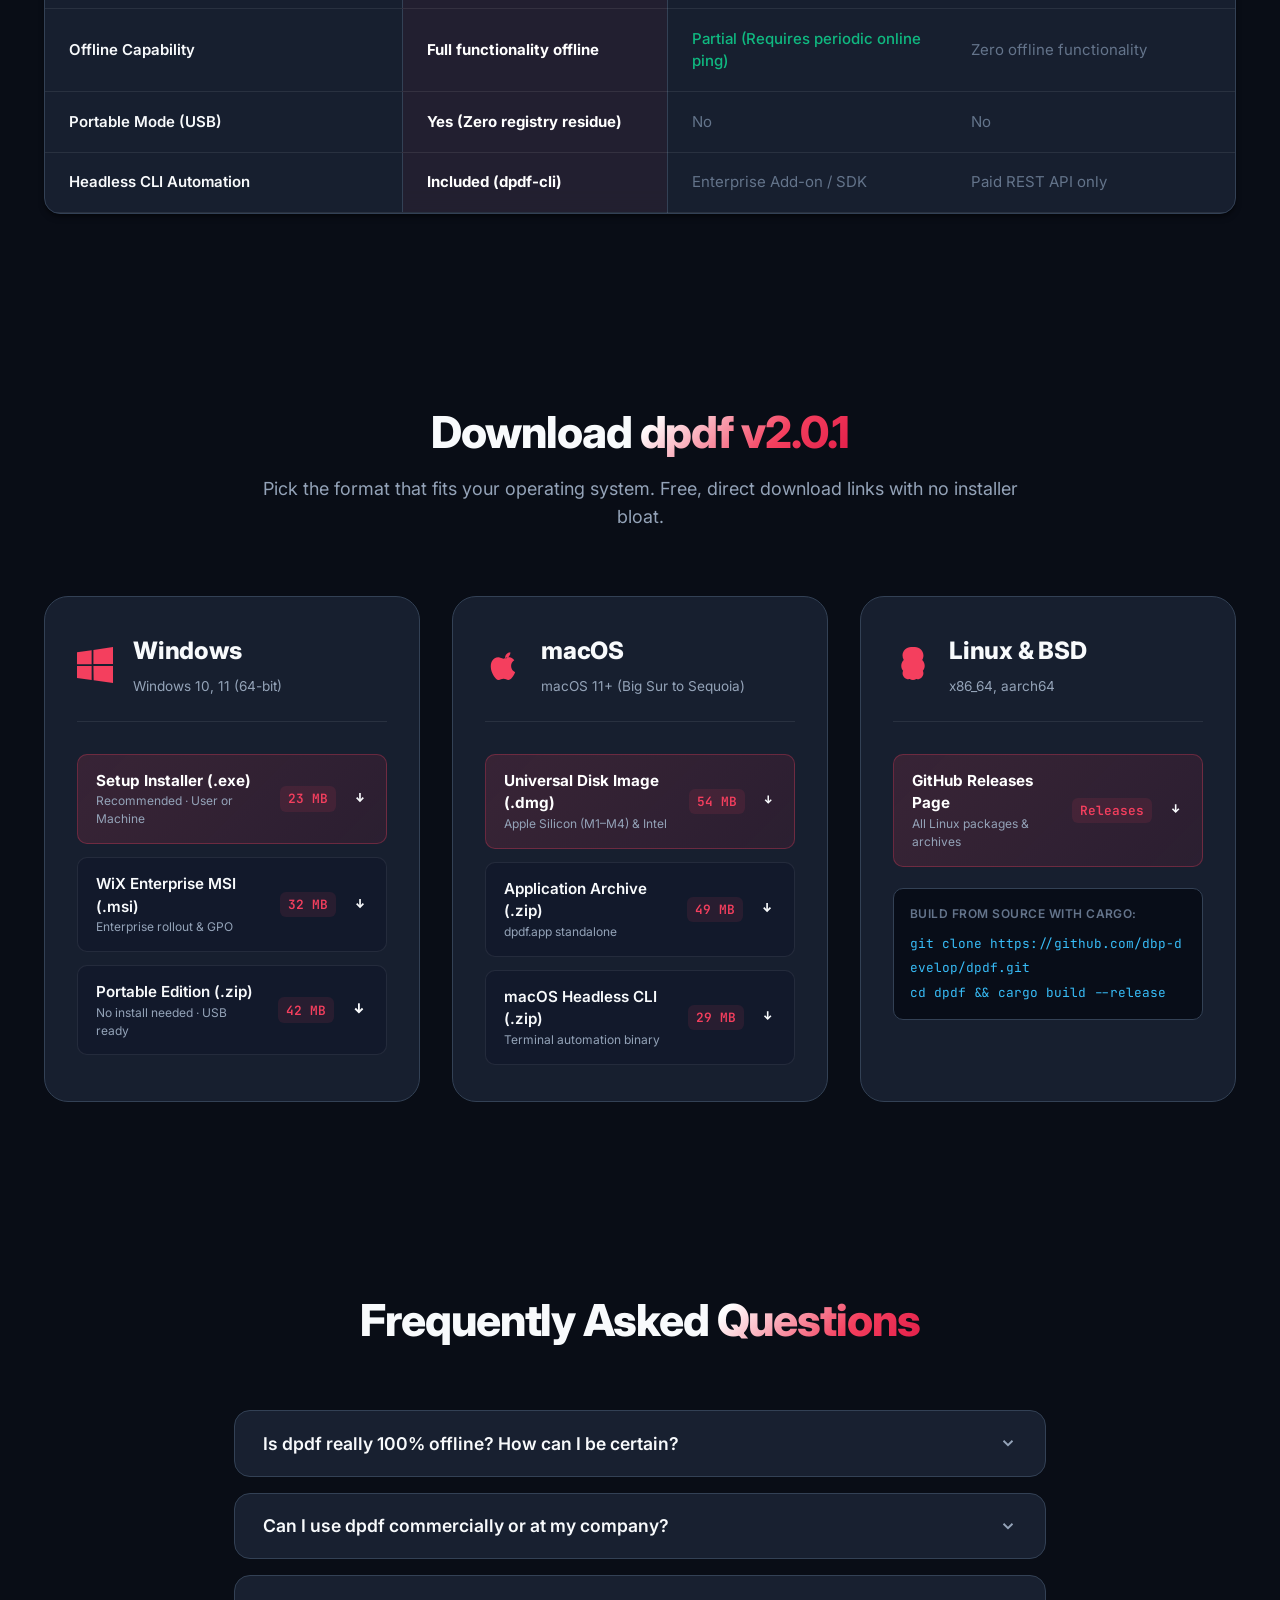
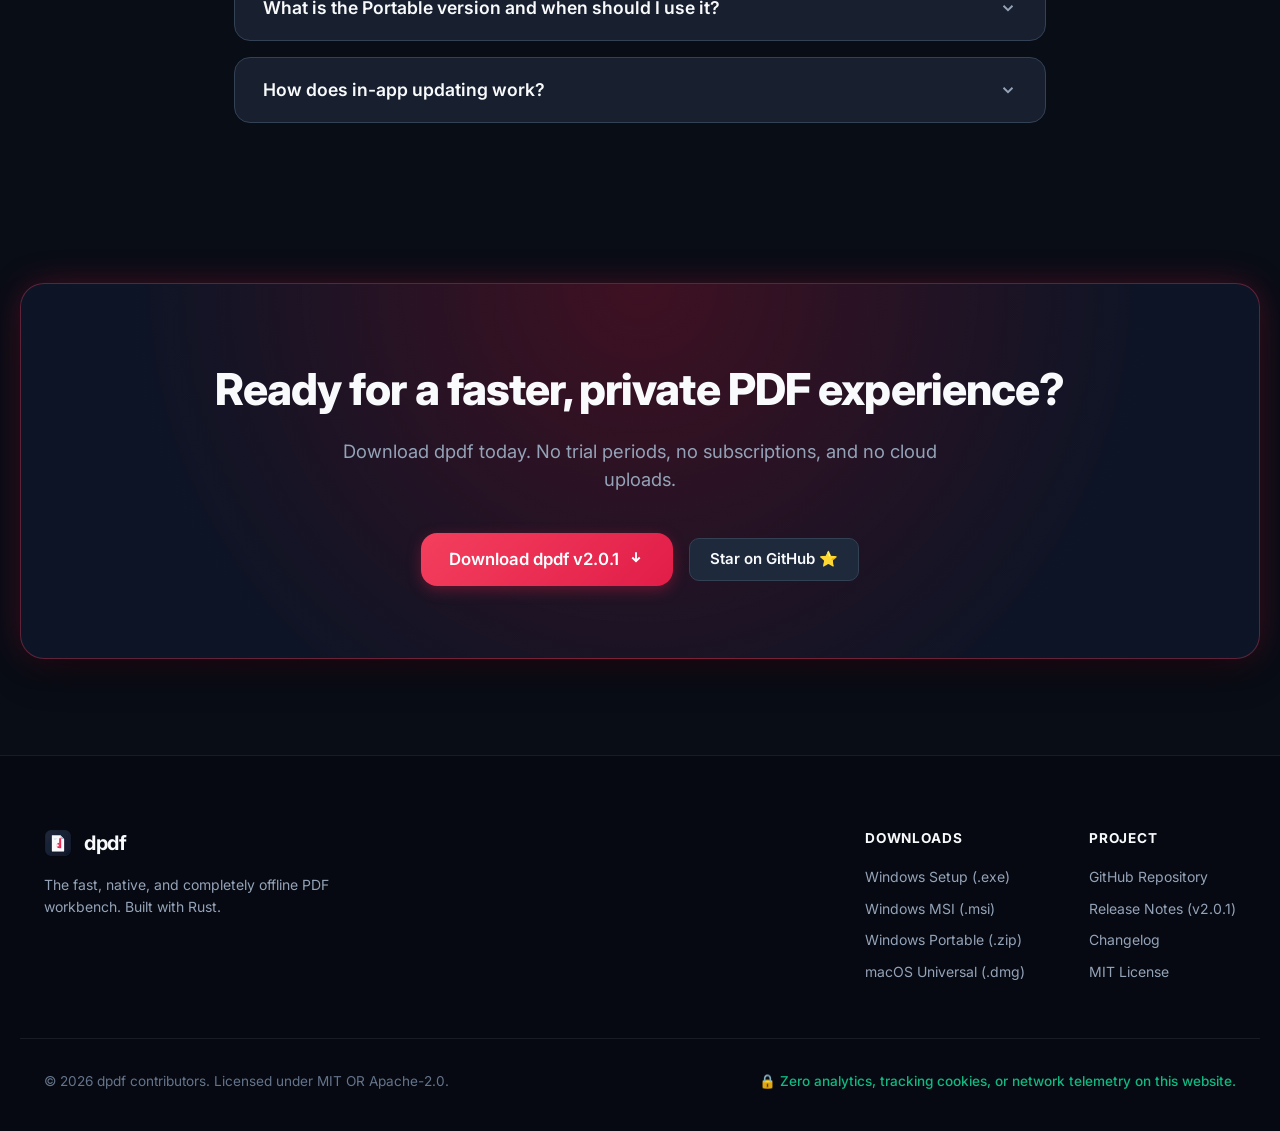
==== commit 246adf4a: "deploy: 779cfe481c72a286d9c64a75053721b1a3b49941" ====
--- a/index.html
+++ b/index.html
@@ -203,16 +203,16 @@
         </div>
 
         <div class="window-viewport">
-          <img src="assets/pdfcraft-dark.png" id="preview-img" alt="dpdf desktop application preview" loading="eager">
+          <img src="assets/pdfcraft-dark.png?v=2.0.1" id="preview-img" alt="dpdf desktop application preview" loading="eager">
         </div>
 
         <!-- Interactive preview switchers -->
         <div class="preview-tabs">
-          <button class="preview-tab active" data-src="assets/pdfcraft-dark.png">Dark Mode Reader</button>
-          <button class="preview-tab" data-src="assets/pdfcraft-organize.png">Page Organizer Grid</button>
-          <button class="preview-tab" data-src="assets/pdfcraft-viewer.png">Two-Page Spread</button>
-          <button class="preview-tab" data-src="assets/pdfcraft-forms.png">Fill & Sign</button>
-          <button class="preview-tab" data-src="assets/pdfcraft-split.png">Split & Merge</button>
+          <button class="preview-tab active" data-src="assets/pdfcraft-dark.png?v=2.0.1">Dark Mode Reader</button>
+          <button class="preview-tab" data-src="assets/pdfcraft-organize.png?v=2.0.1">Page Organizer Grid</button>
+          <button class="preview-tab" data-src="assets/pdfcraft-viewer.png?v=2.0.1">Two-Page Spread</button>
+          <button class="preview-tab" data-src="assets/pdfcraft-forms.png?v=2.0.1">Fill & Sign</button>
+          <button class="preview-tab" data-src="assets/pdfcraft-split.png?v=2.0.1">Split & Merge</button>
         </div>
       </div>
     </div>
@@ -308,7 +308,7 @@
             </ul>
           </div>
           <div class="feature-media">
-            <img src="assets/pdfcraft-organize.png" alt="dpdf organize pages tool" loading="lazy">
+            <img src="assets/pdfcraft-organize.png?v=2.0.1" alt="dpdf organize pages tool" loading="lazy">
           </div>
         </div>
 
@@ -327,7 +327,7 @@
             </ul>
           </div>
           <div class="feature-media">
-            <img src="assets/pdfcraft-forms.png" alt="dpdf form filling and annotation" loading="lazy">
+            <img src="assets/pdfcraft-forms.png?v=2.0.1" alt="dpdf form filling and annotation" loading="lazy">
           </div>
         </div>
 
@@ -346,7 +346,7 @@
             </ul>
           </div>
           <div class="feature-media">
-            <img src="assets/pdfcraft-split.png" alt="dpdf split and combine PDFs" loading="lazy">
+            <img src="assets/pdfcraft-split.png?v=2.0.1" alt="dpdf split and combine PDFs" loading="lazy">
           </div>
         </div>
       </div>
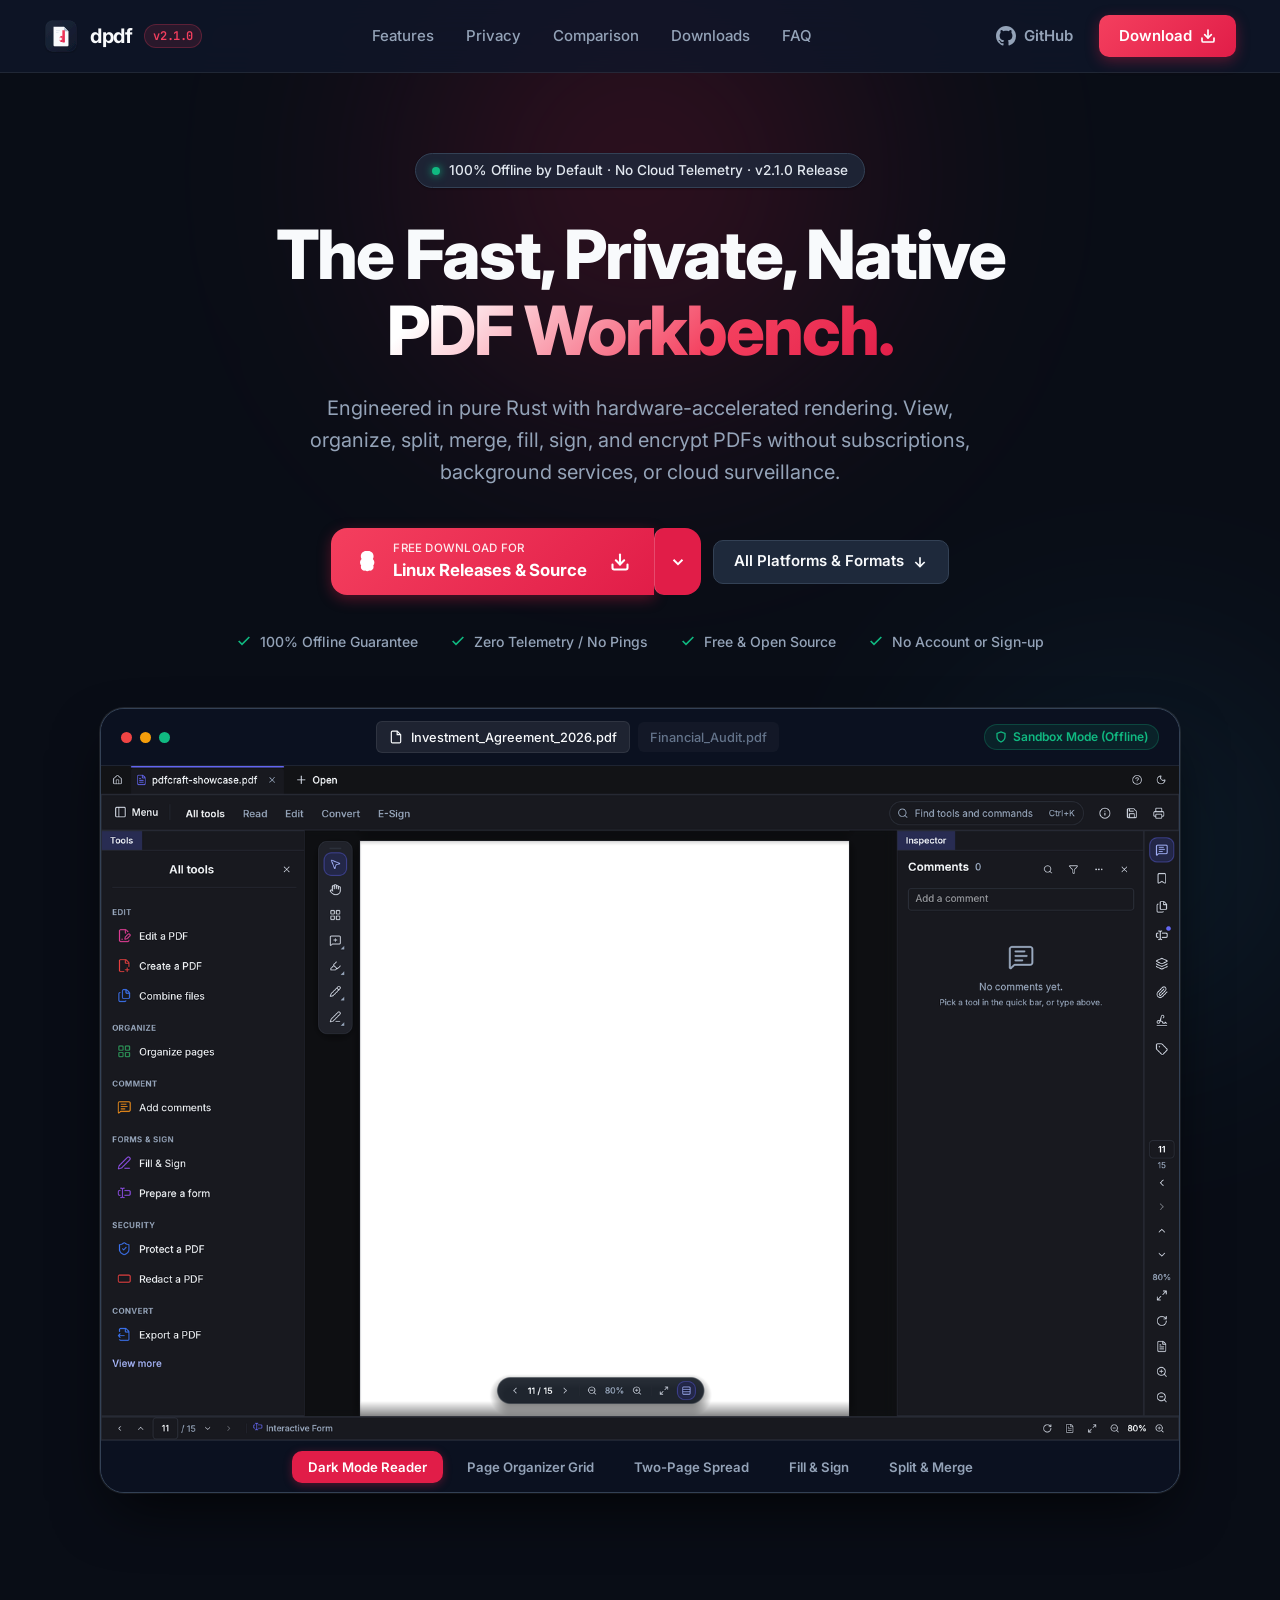
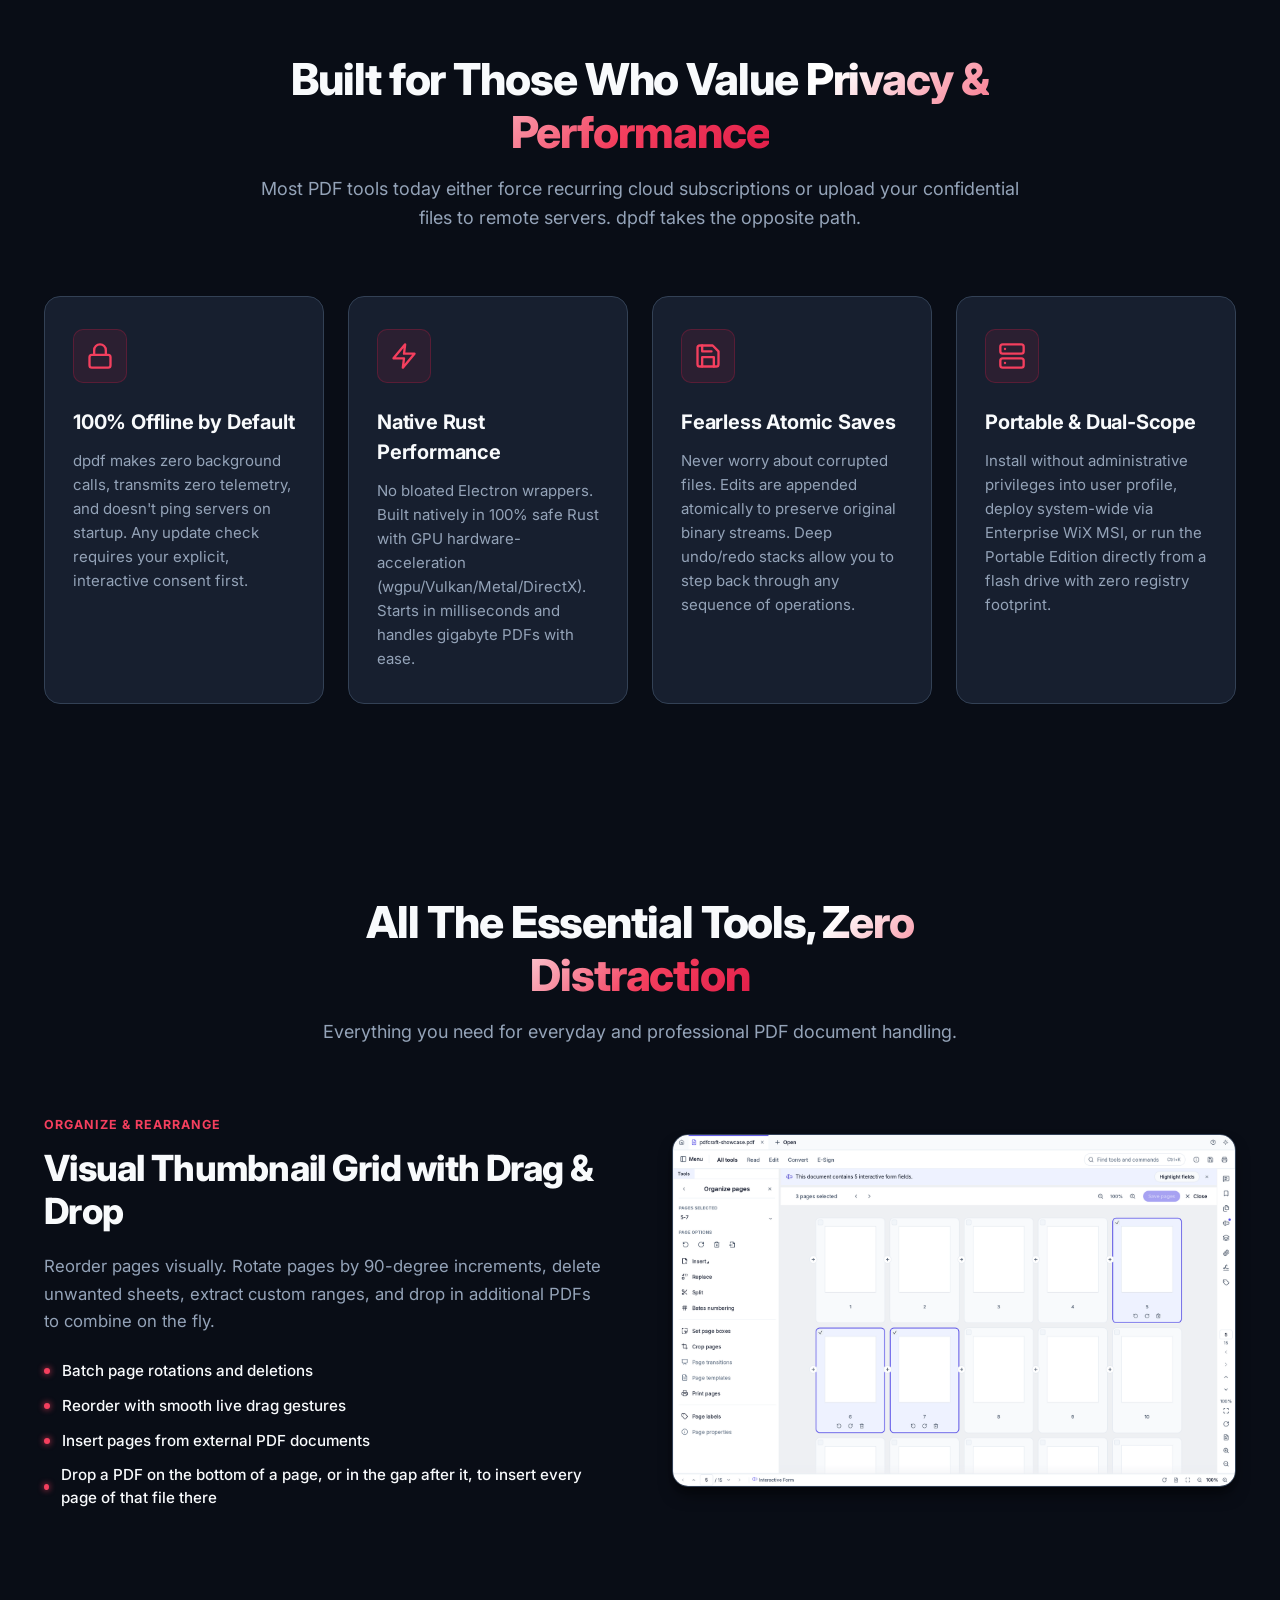
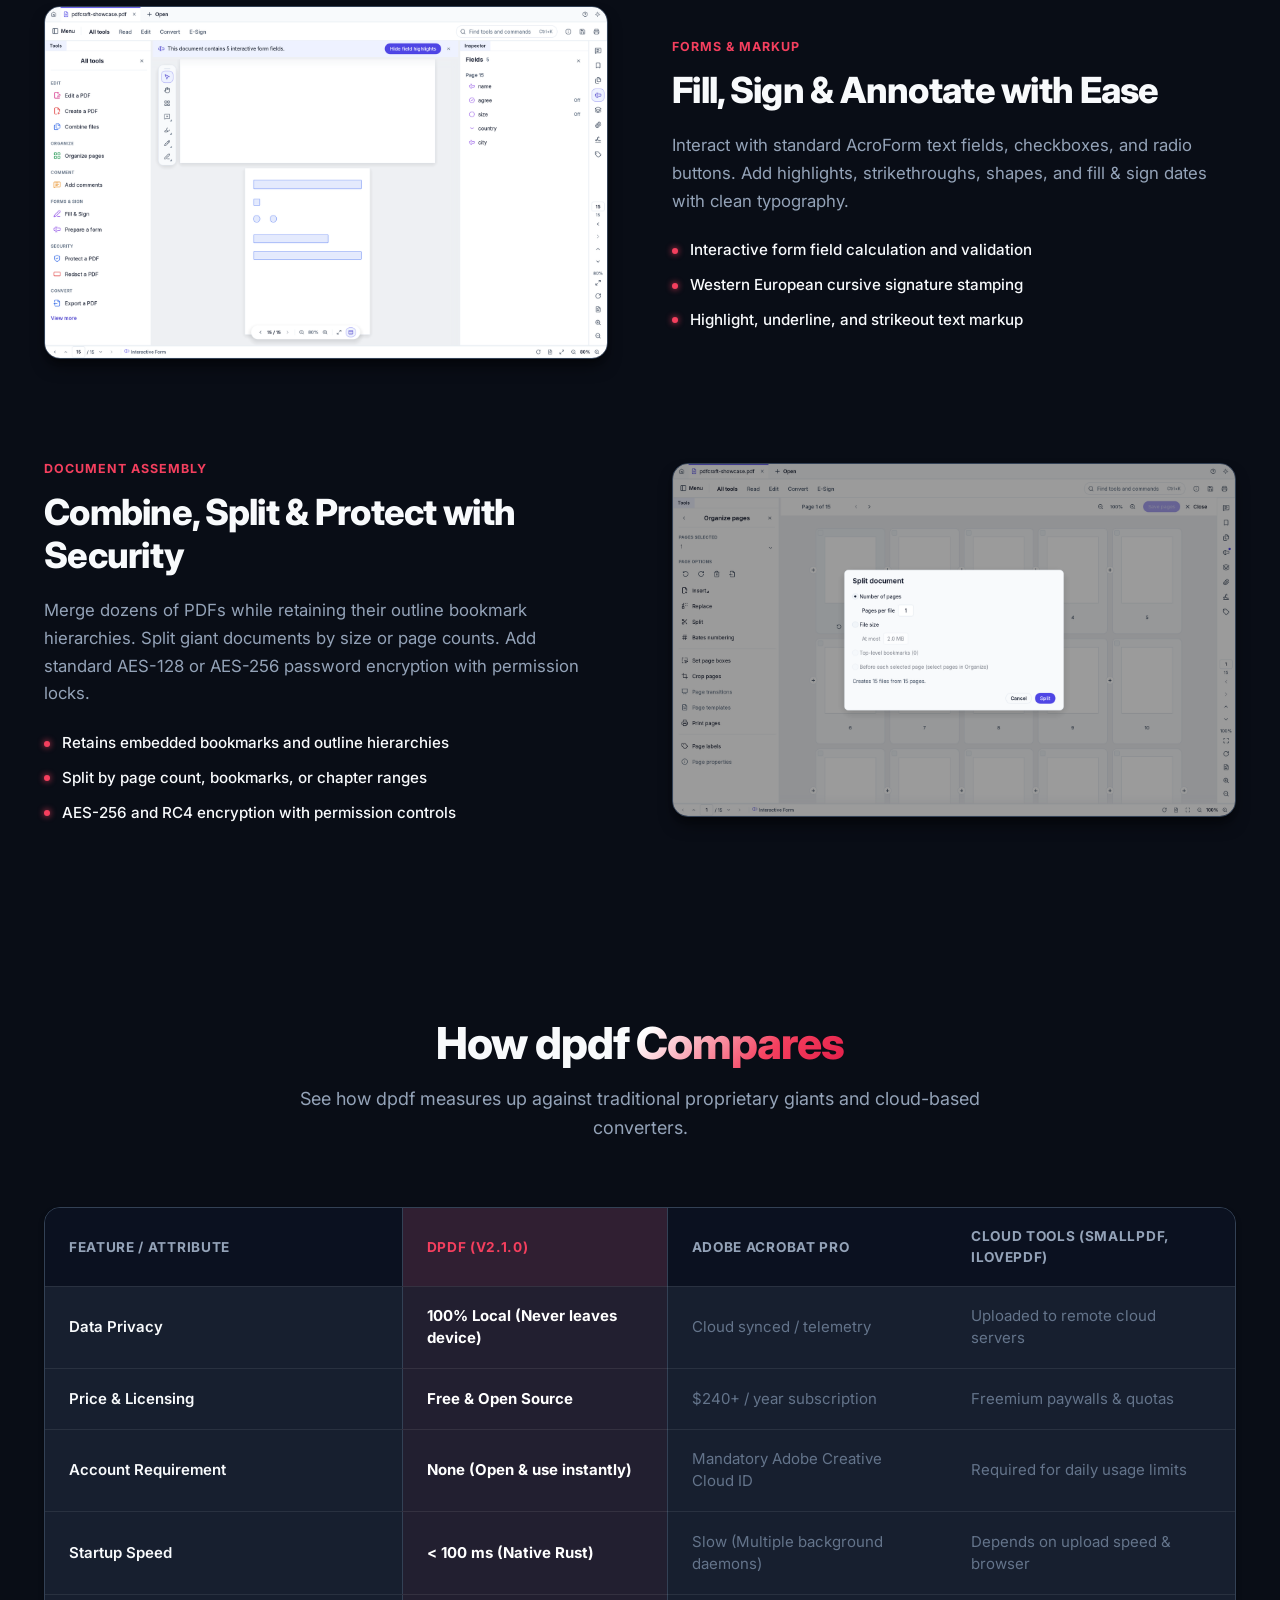
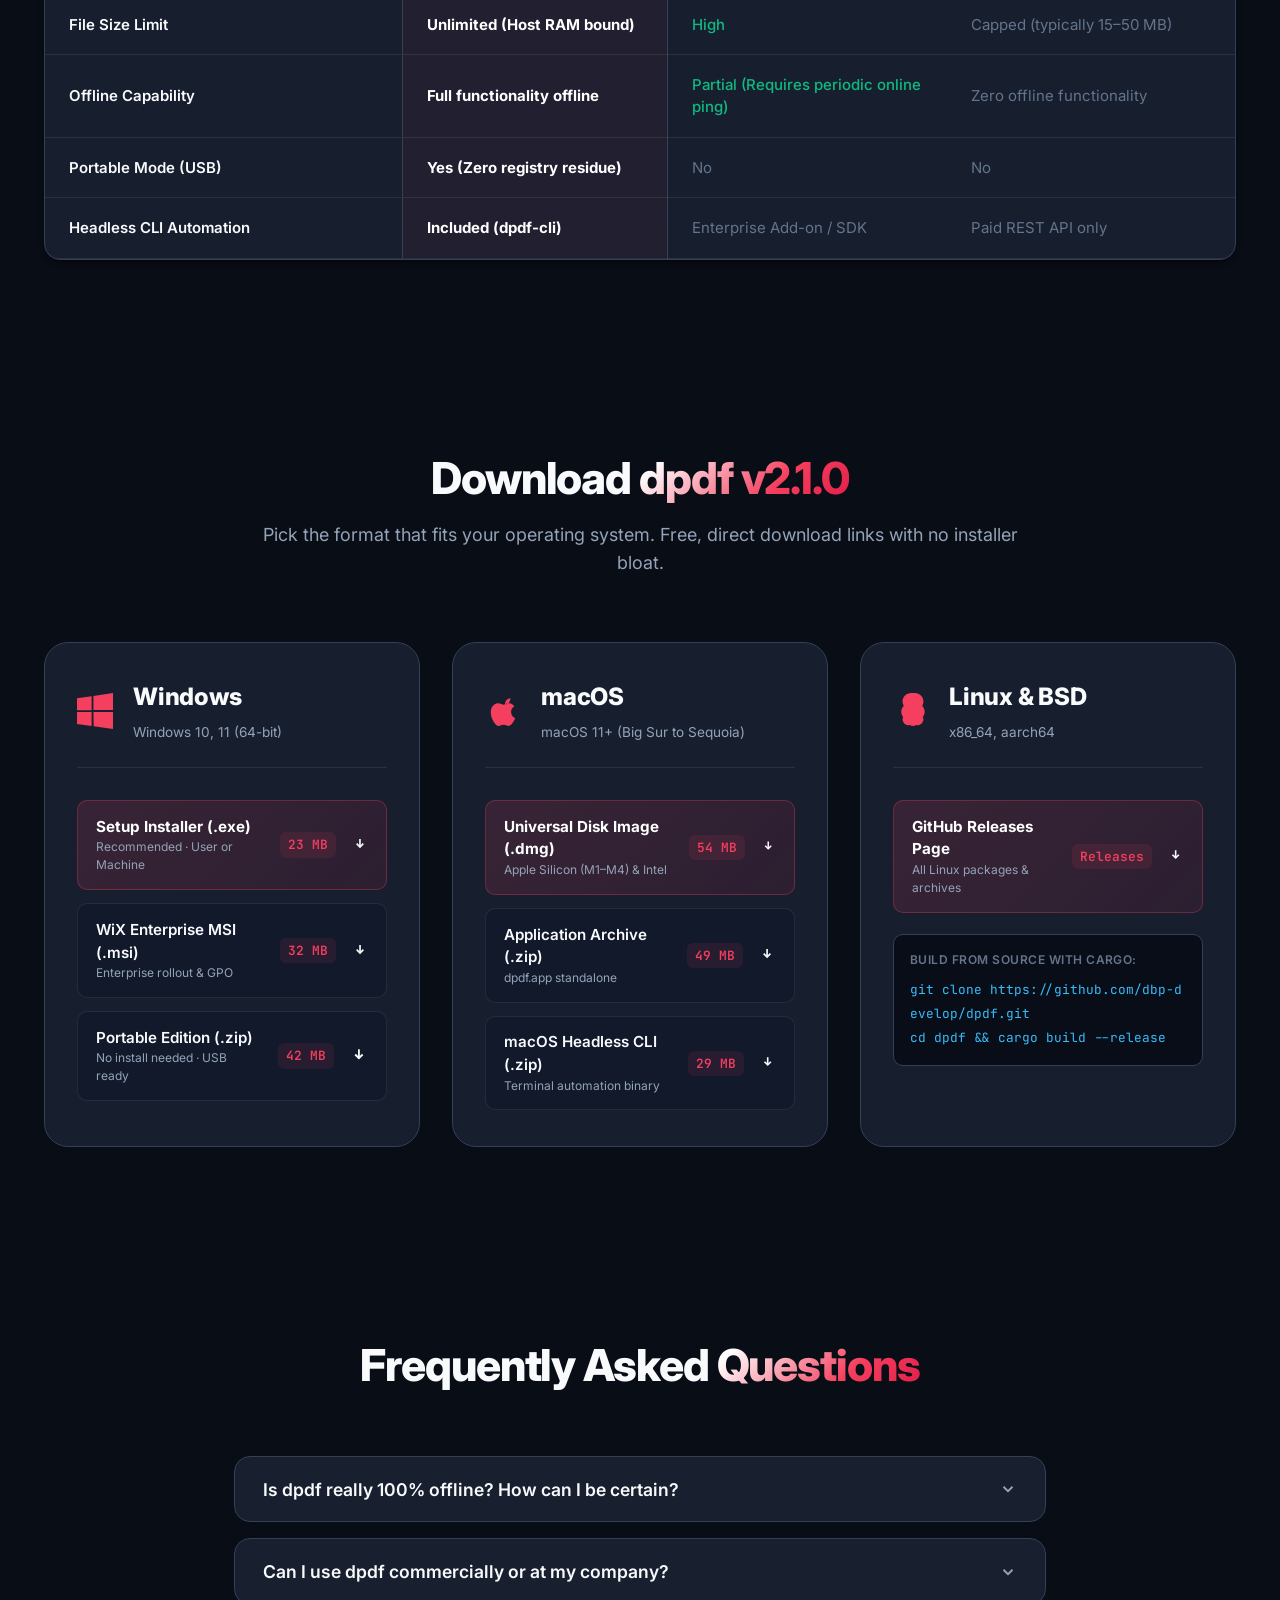
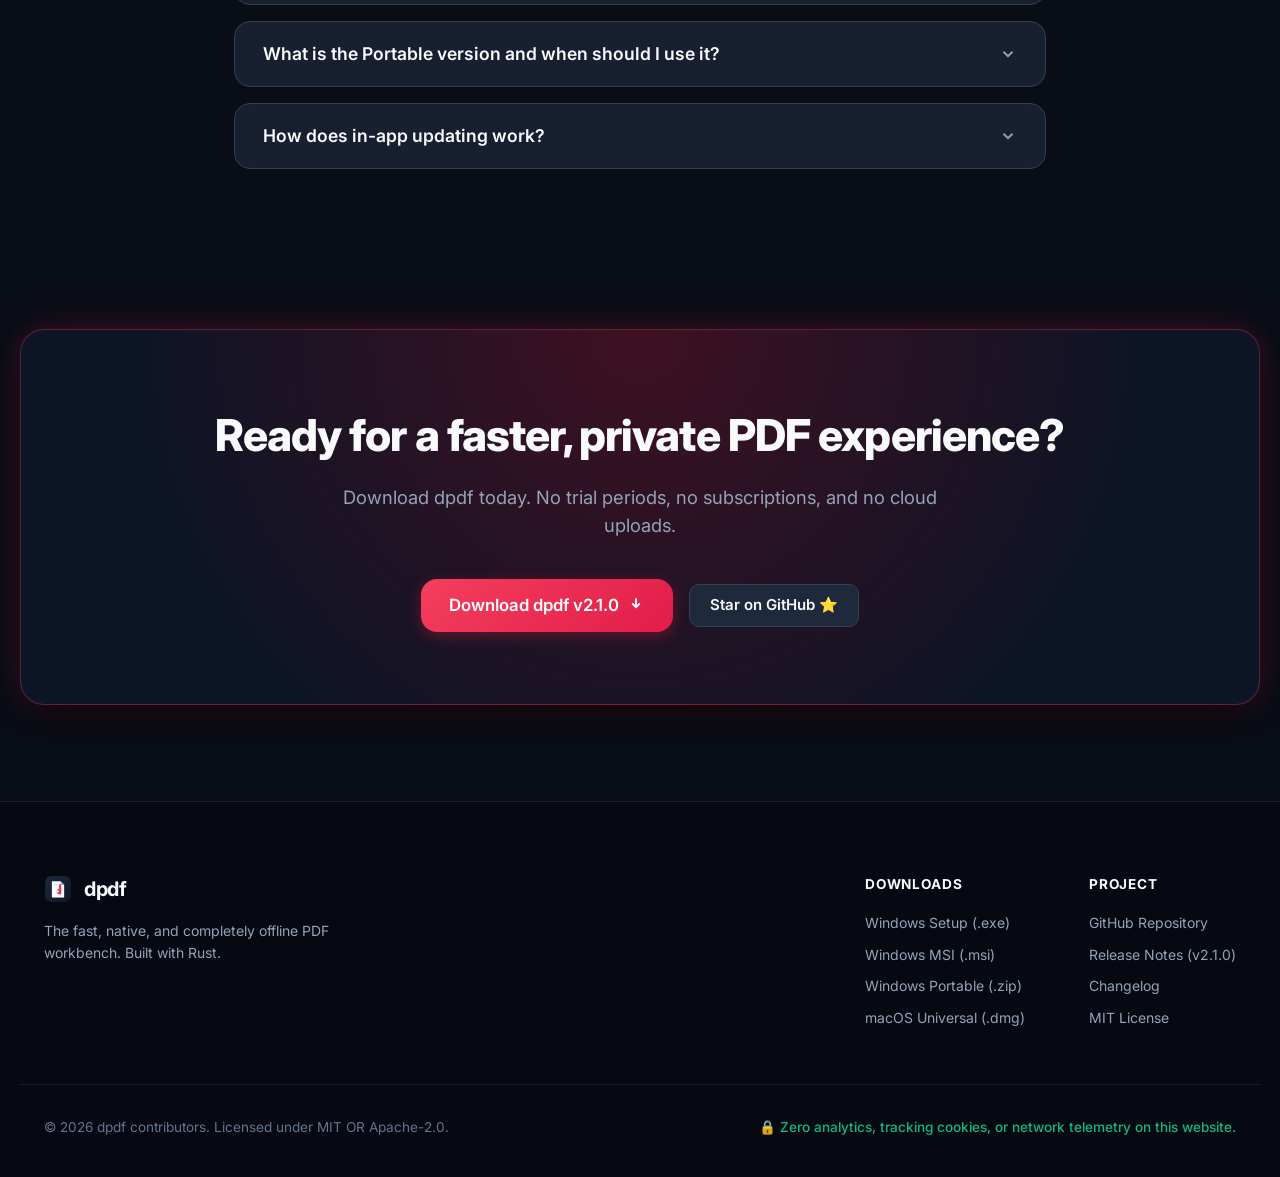
==== commit 412cea2a: "Publish the v2.1.0 site. Download links point at the v2.1.0 release, and the organize section notes " ====
--- a/index.html
+++ b/index.html
@@ -36,7 +36,7 @@
       <a href="#" class="brand-logo" aria-label="dpdf home">
         <img src="assets/dpdf-icon.svg" alt="dpdf mark" width="34" height="34" class="logo-mark">
         <span class="logo-text">dpdf</span>
-        <span class="version-tag">v2.0.1</span>
+        <span class="version-tag">v2.1.0</span>
       </a>
 
       <nav class="nav-links">
@@ -71,7 +71,7 @@
     <div class="container hero-content">
       <div class="badge-pill">
         <span class="badge-dot"></span>
-        <span>100% Offline by Default · No Cloud Telemetry · v2.0.1 Release</span>
+        <span>100% Offline by Default · No Cloud Telemetry · v2.1.0 Release</span>
       </div>
 
       <h1 class="hero-title">
@@ -86,7 +86,7 @@
       <!-- Smart Detected Download CTA -->
       <div class="hero-cta-container">
         <div class="primary-download-group">
-          <a href="https://github.com/dbp-develop/dpdf/releases/download/v2.0.1/dpdf-2.0.1-setup.exe" id="main-download-btn" class="btn btn-hero btn-primary">
+          <a href="https://github.com/dbp-develop/dpdf/releases/download/v2.1.0/dpdf-2.1.0-setup.exe" id="main-download-btn" class="btn btn-hero btn-primary">
             <div class="btn-icon-wrapper" id="btn-os-icon">
               <!-- Default Windows icon -->
               <svg width="22" height="22" viewBox="0 0 24 24" fill="currentColor">
@@ -114,26 +114,26 @@
           <!-- Dropdown menu -->
           <div class="platform-dropdown-menu" id="platform-dropdown">
             <div class="dropdown-header">Windows (64-bit)</div>
-            <a href="https://github.com/dbp-develop/dpdf/releases/download/v2.0.1/dpdf-2.0.1-setup.exe" class="dropdown-item">
+            <a href="https://github.com/dbp-develop/dpdf/releases/download/v2.1.0/dpdf-2.1.0-setup.exe" class="dropdown-item">
               <span class="item-title">Setup Installer (.exe)</span>
               <span class="item-desc">User & Machine UAC options · 23 MB</span>
             </a>
-            <a href="https://github.com/dbp-develop/dpdf/releases/download/v2.0.1/dpdf-2.0.1-windows-x64.msi" class="dropdown-item">
+            <a href="https://github.com/dbp-develop/dpdf/releases/download/v2.1.0/dpdf-2.1.0-windows-x64.msi" class="dropdown-item">
               <span class="item-title">WiX Enterprise Package (.msi)</span>
               <span class="item-desc">Enterprise deployment & associations · 32 MB</span>
             </a>
-            <a href="https://github.com/dbp-develop/dpdf/releases/download/v2.0.1/dpdf-2.0.1-windows-x64-portable.zip" class="dropdown-item">
+            <a href="https://github.com/dbp-develop/dpdf/releases/download/v2.1.0/dpdf-2.1.0-windows-x64-portable.zip" class="dropdown-item">
               <span class="item-title">Portable Edition (.zip)</span>
               <span class="item-desc">Zero-install standalone (USB ready) · 42 MB</span>
             </a>
 
             <div class="dropdown-divider"></div>
             <div class="dropdown-header">macOS (Universal)</div>
-            <a href="https://github.com/dbp-develop/dpdf/releases/download/v2.0.1/dpdf-2.0.1-macos-universal.dmg" class="dropdown-item">
+            <a href="https://github.com/dbp-develop/dpdf/releases/download/v2.1.0/dpdf-2.1.0-macos-universal.dmg" class="dropdown-item">
               <span class="item-title">Apple Silicon & Intel (.dmg)</span>
               <span class="item-desc">Drag to Applications disk image · 54 MB</span>
             </a>
-            <a href="https://github.com/dbp-develop/dpdf/releases/download/v2.0.1/dpdf-2.0.1-macos-universal.zip" class="dropdown-item">
+            <a href="https://github.com/dbp-develop/dpdf/releases/download/v2.1.0/dpdf-2.1.0-macos-universal.zip" class="dropdown-item">
               <span class="item-title">macOS App Archive (.zip)</span>
               <span class="item-desc">Universal dpdf.app bundle · 49 MB</span>
             </a>
@@ -144,7 +144,7 @@
               <span class="item-title">Linux Releases & Source</span>
               <span class="item-desc">Tarball, AppImage, and source packages</span>
             </a>
-            <a href="https://github.com/dbp-develop/dpdf/releases/download/v2.0.1/dpdf-cli-2.0.1-macos-universal.zip" class="dropdown-item">
+            <a href="https://github.com/dbp-develop/dpdf/releases/download/v2.1.0/dpdf-cli-2.1.0-macos-universal.zip" class="dropdown-item">
               <span class="item-title">Headless CLI (dpdf-cli)</span>
               <span class="item-desc">For batch scripts, CI/CD, and terminals</span>
             </a>
@@ -203,16 +203,16 @@
         </div>
 
         <div class="window-viewport">
-          <img src="assets/pdfcraft-dark.png?v=2.0.1" id="preview-img" alt="dpdf desktop application preview" loading="eager">
+          <img src="assets/pdfcraft-dark.png?v=2.1.0" id="preview-img" alt="dpdf desktop application preview" loading="eager">
         </div>
 
         <!-- Interactive preview switchers -->
         <div class="preview-tabs">
-          <button class="preview-tab active" data-src="assets/pdfcraft-dark.png?v=2.0.1">Dark Mode Reader</button>
-          <button class="preview-tab" data-src="assets/pdfcraft-organize.png?v=2.0.1">Page Organizer Grid</button>
-          <button class="preview-tab" data-src="assets/pdfcraft-viewer.png?v=2.0.1">Two-Page Spread</button>
-          <button class="preview-tab" data-src="assets/pdfcraft-forms.png?v=2.0.1">Fill & Sign</button>
-          <button class="preview-tab" data-src="assets/pdfcraft-split.png?v=2.0.1">Split & Merge</button>
+          <button class="preview-tab active" data-src="assets/pdfcraft-dark.png?v=2.1.0">Dark Mode Reader</button>
+          <button class="preview-tab" data-src="assets/pdfcraft-organize.png?v=2.1.0">Page Organizer Grid</button>
+          <button class="preview-tab" data-src="assets/pdfcraft-viewer.png?v=2.1.0">Two-Page Spread</button>
+          <button class="preview-tab" data-src="assets/pdfcraft-forms.png?v=2.1.0">Fill & Sign</button>
+          <button class="preview-tab" data-src="assets/pdfcraft-split.png?v=2.1.0">Split & Merge</button>
         </div>
       </div>
     </div>
@@ -305,10 +305,11 @@
               <li>Batch page rotations and deletions</li>
               <li>Reorder with smooth live drag gestures</li>
               <li>Insert pages from external PDF documents</li>
+              <li>Drop a PDF on the bottom of a page, or in the gap after it, to insert every page of that file there</li>
             </ul>
           </div>
           <div class="feature-media">
-            <img src="assets/pdfcraft-organize.png?v=2.0.1" alt="dpdf organize pages tool" loading="lazy">
+            <img src="assets/pdfcraft-organize.png?v=2.1.0" alt="dpdf organize pages tool" loading="lazy">
           </div>
         </div>
 
@@ -327,7 +328,7 @@
             </ul>
           </div>
           <div class="feature-media">
-            <img src="assets/pdfcraft-forms.png?v=2.0.1" alt="dpdf form filling and annotation" loading="lazy">
+            <img src="assets/pdfcraft-forms.png?v=2.1.0" alt="dpdf form filling and annotation" loading="lazy">
           </div>
         </div>
 
@@ -346,7 +347,7 @@
             </ul>
           </div>
           <div class="feature-media">
-            <img src="assets/pdfcraft-split.png?v=2.0.1" alt="dpdf split and combine PDFs" loading="lazy">
+            <img src="assets/pdfcraft-split.png?v=2.1.0" alt="dpdf split and combine PDFs" loading="lazy">
           </div>
         </div>
       </div>
@@ -366,7 +367,7 @@
           <thead>
             <tr>
               <th class="table-col-feature">Feature / Attribute</th>
-              <th class="table-col-dpdf highlight">dpdf (v2.0.1)</th>
+              <th class="table-col-dpdf highlight">dpdf (v2.1.0)</th>
               <th class="table-col-other">Adobe Acrobat Pro</th>
               <th class="table-col-other">Cloud Tools (Smallpdf, ILovePDF)</th>
             </tr>
@@ -430,7 +431,7 @@
   <section class="section downloads-section" id="downloads">
     <div class="container">
       <div class="section-header">
-        <h2 class="section-title">Download <span class="text-gradient">dpdf v2.0.1</span></h2>
+        <h2 class="section-title">Download <span class="text-gradient">dpdf v2.1.0</span></h2>
         <p class="section-subtitle">Pick the format that fits your operating system. Free, direct download links with no installer bloat.</p>
       </div>
 
@@ -448,7 +449,7 @@
           </div>
 
           <div class="download-options-list">
-            <a href="https://github.com/dbp-develop/dpdf/releases/download/v2.0.1/dpdf-2.0.1-setup.exe" class="download-link-row primary-link">
+            <a href="https://github.com/dbp-develop/dpdf/releases/download/v2.1.0/dpdf-2.1.0-setup.exe" class="download-link-row primary-link">
               <div class="link-meta">
                 <span class="link-name">Setup Installer (.exe)</span>
                 <span class="link-tag">Recommended · User or Machine</span>
@@ -457,7 +458,7 @@
               <svg width="18" height="18" viewBox="0 0 24 24" fill="none" stroke="currentColor" stroke-width="2.5"><polyline points="7 10 12 15 17 10"/><line x1="12" y1="15" x2="12" y2="3"/></svg>
             </a>
 
-            <a href="https://github.com/dbp-develop/dpdf/releases/download/v2.0.1/dpdf-2.0.1-windows-x64.msi" class="download-link-row">
+            <a href="https://github.com/dbp-develop/dpdf/releases/download/v2.1.0/dpdf-2.1.0-windows-x64.msi" class="download-link-row">
               <div class="link-meta">
                 <span class="link-name">WiX Enterprise MSI (.msi)</span>
                 <span class="link-tag">Enterprise rollout & GPO</span>
@@ -466,7 +467,7 @@
               <svg width="18" height="18" viewBox="0 0 24 24" fill="none" stroke="currentColor" stroke-width="2.5"><polyline points="7 10 12 15 17 10"/><line x1="12" y1="15" x2="12" y2="3"/></svg>
             </a>
 
-            <a href="https://github.com/dbp-develop/dpdf/releases/download/v2.0.1/dpdf-2.0.1-windows-x64-portable.zip" class="download-link-row">
+            <a href="https://github.com/dbp-develop/dpdf/releases/download/v2.1.0/dpdf-2.1.0-windows-x64-portable.zip" class="download-link-row">
               <div class="link-meta">
                 <span class="link-name">Portable Edition (.zip)</span>
                 <span class="link-tag">No install needed · USB ready</span>
@@ -490,7 +491,7 @@
           </div>
 
           <div class="download-options-list">
-            <a href="https://github.com/dbp-develop/dpdf/releases/download/v2.0.1/dpdf-2.0.1-macos-universal.dmg" class="download-link-row primary-link">
+            <a href="https://github.com/dbp-develop/dpdf/releases/download/v2.1.0/dpdf-2.1.0-macos-universal.dmg" class="download-link-row primary-link">
               <div class="link-meta">
                 <span class="link-name">Universal Disk Image (.dmg)</span>
                 <span class="link-tag">Apple Silicon (M1–M4) & Intel</span>
@@ -499,7 +500,7 @@
               <svg width="18" height="18" viewBox="0 0 24 24" fill="none" stroke="currentColor" stroke-width="2.5"><polyline points="7 10 12 15 17 10"/><line x1="12" y1="15" x2="12" y2="3"/></svg>
             </a>
 
-            <a href="https://github.com/dbp-develop/dpdf/releases/download/v2.0.1/dpdf-2.0.1-macos-universal.zip" class="download-link-row">
+            <a href="https://github.com/dbp-develop/dpdf/releases/download/v2.1.0/dpdf-2.1.0-macos-universal.zip" class="download-link-row">
               <div class="link-meta">
                 <span class="link-name">Application Archive (.zip)</span>
                 <span class="link-tag">dpdf.app standalone</span>
@@ -508,7 +509,7 @@
               <svg width="18" height="18" viewBox="0 0 24 24" fill="none" stroke="currentColor" stroke-width="2.5"><polyline points="7 10 12 15 17 10"/><line x1="12" y1="15" x2="12" y2="3"/></svg>
             </a>
 
-            <a href="https://github.com/dbp-develop/dpdf/releases/download/v2.0.1/dpdf-cli-2.0.1-macos-universal.zip" class="download-link-row">
+            <a href="https://github.com/dbp-develop/dpdf/releases/download/v2.1.0/dpdf-cli-2.1.0-macos-universal.zip" class="download-link-row">
               <div class="link-meta">
                 <span class="link-name">macOS Headless CLI (.zip)</span>
                 <span class="link-tag">Terminal automation binary</span>
@@ -609,7 +610,7 @@
       <p class="cta-subtitle">Download dpdf today. No trial periods, no subscriptions, and no cloud uploads.</p>
       <div class="cta-actions">
         <a href="#downloads" class="btn btn-hero btn-primary">
-          <span>Download dpdf v2.0.1</span>
+          <span>Download dpdf v2.1.0</span>
           <svg width="18" height="18" viewBox="0 0 24 24" fill="none" stroke="currentColor" stroke-width="2.5"><polyline points="7 10 12 15 17 10"/><line x1="12" y1="15" x2="12" y2="3"/></svg>
         </a>
         <a href="https://github.com/dbp-develop/dpdf" target="_blank" rel="noopener noreferrer" class="btn btn-secondary">
@@ -633,16 +634,16 @@
       <div class="footer-links-group">
         <div class="footer-col">
           <h4>Downloads</h4>
-          <a href="https://github.com/dbp-develop/dpdf/releases/download/v2.0.1/dpdf-2.0.1-setup.exe">Windows Setup (.exe)</a>
-          <a href="https://github.com/dbp-develop/dpdf/releases/download/v2.0.1/dpdf-2.0.1-windows-x64.msi">Windows MSI (.msi)</a>
-          <a href="https://github.com/dbp-develop/dpdf/releases/download/v2.0.1/dpdf-2.0.1-windows-x64-portable.zip">Windows Portable (.zip)</a>
-          <a href="https://github.com/dbp-develop/dpdf/releases/download/v2.0.1/dpdf-2.0.1-macos-universal.dmg">macOS Universal (.dmg)</a>
+          <a href="https://github.com/dbp-develop/dpdf/releases/download/v2.1.0/dpdf-2.1.0-setup.exe">Windows Setup (.exe)</a>
+          <a href="https://github.com/dbp-develop/dpdf/releases/download/v2.1.0/dpdf-2.1.0-windows-x64.msi">Windows MSI (.msi)</a>
+          <a href="https://github.com/dbp-develop/dpdf/releases/download/v2.1.0/dpdf-2.1.0-windows-x64-portable.zip">Windows Portable (.zip)</a>
+          <a href="https://github.com/dbp-develop/dpdf/releases/download/v2.1.0/dpdf-2.1.0-macos-universal.dmg">macOS Universal (.dmg)</a>
         </div>
 
         <div class="footer-col">
           <h4>Project</h4>
           <a href="https://github.com/dbp-develop/dpdf" target="_blank" rel="noopener noreferrer">GitHub Repository</a>
-          <a href="https://github.com/dbp-develop/dpdf/releases/tag/v2.0.1" target="_blank" rel="noopener noreferrer">Release Notes (v2.0.1)</a>
+          <a href="https://github.com/dbp-develop/dpdf/releases/tag/v2.1.0" target="_blank" rel="noopener noreferrer">Release Notes (v2.1.0)</a>
           <a href="https://github.com/dbp-develop/dpdf/blob/main/CHANGELOG.md" target="_blank" rel="noopener noreferrer">Changelog</a>
           <a href="https://github.com/dbp-develop/dpdf/blob/main/LICENSE-MIT" target="_blank" rel="noopener noreferrer">MIT License</a>
         </div>
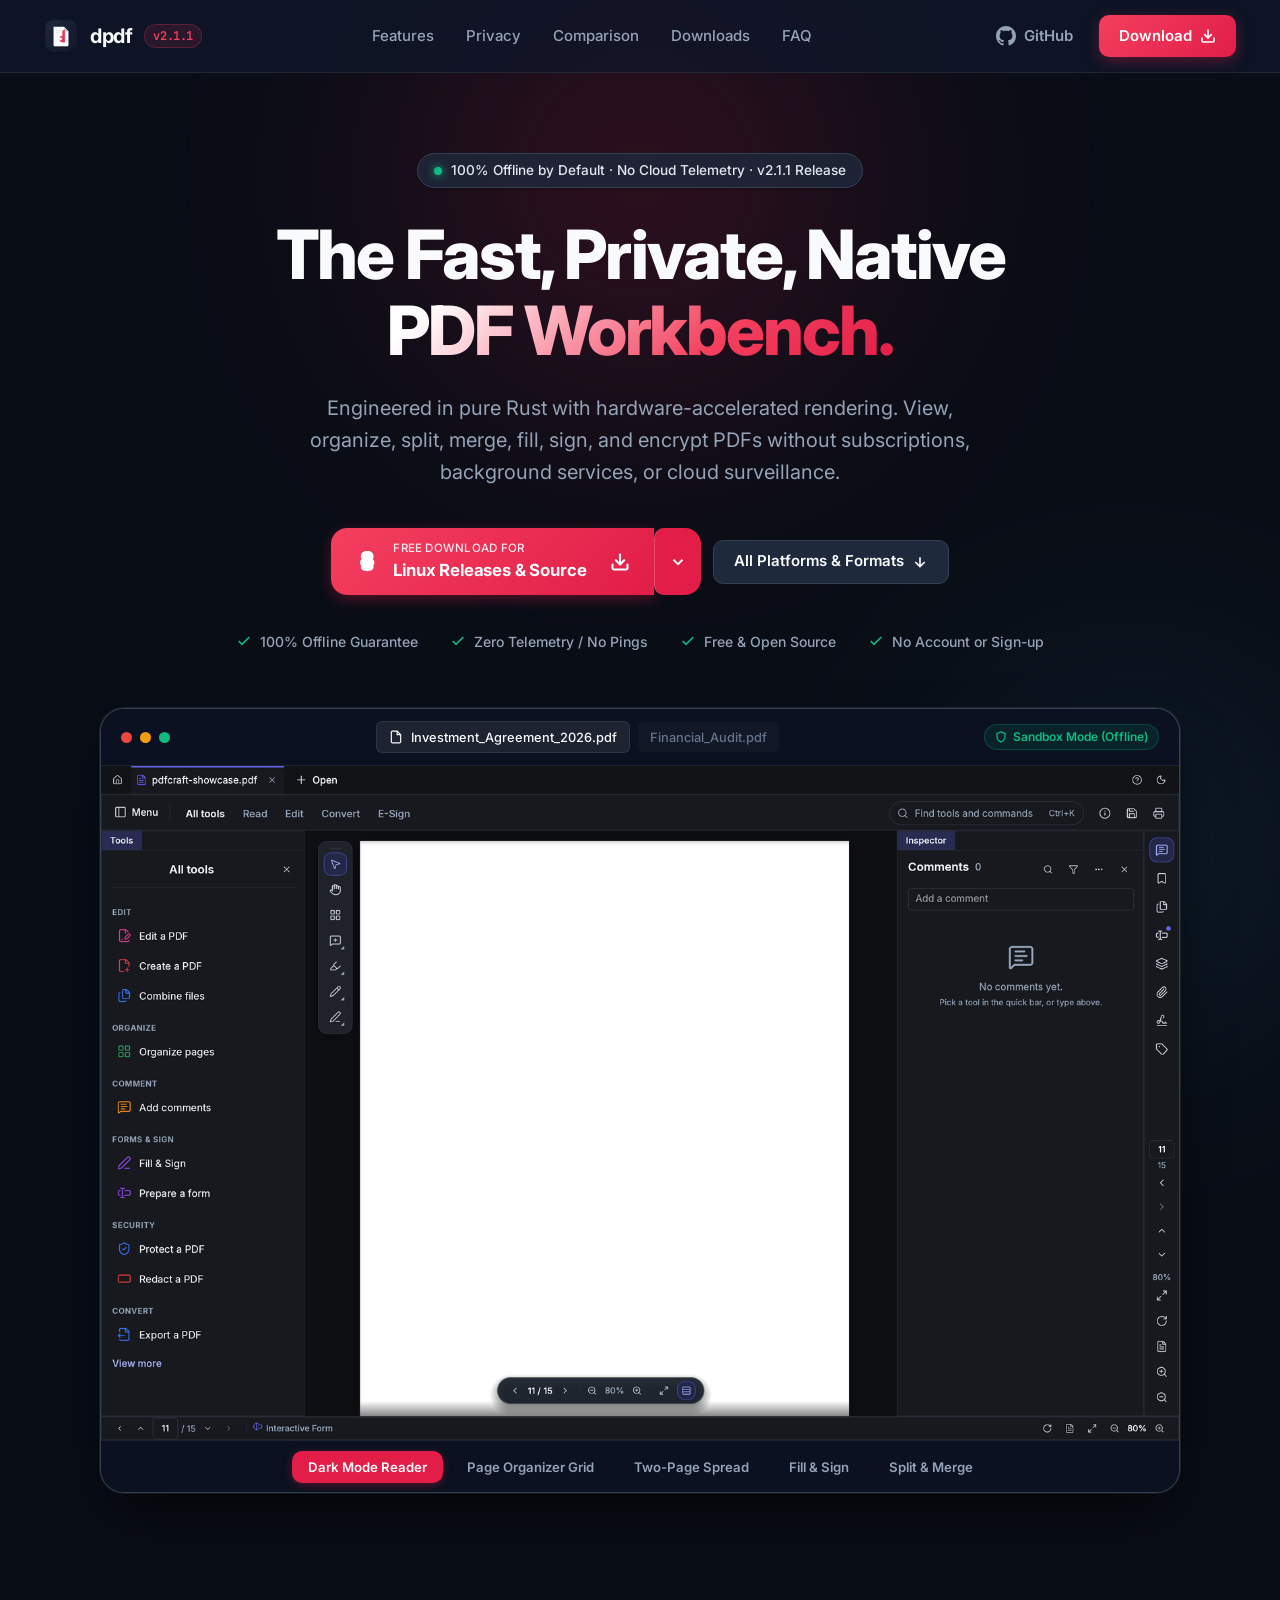
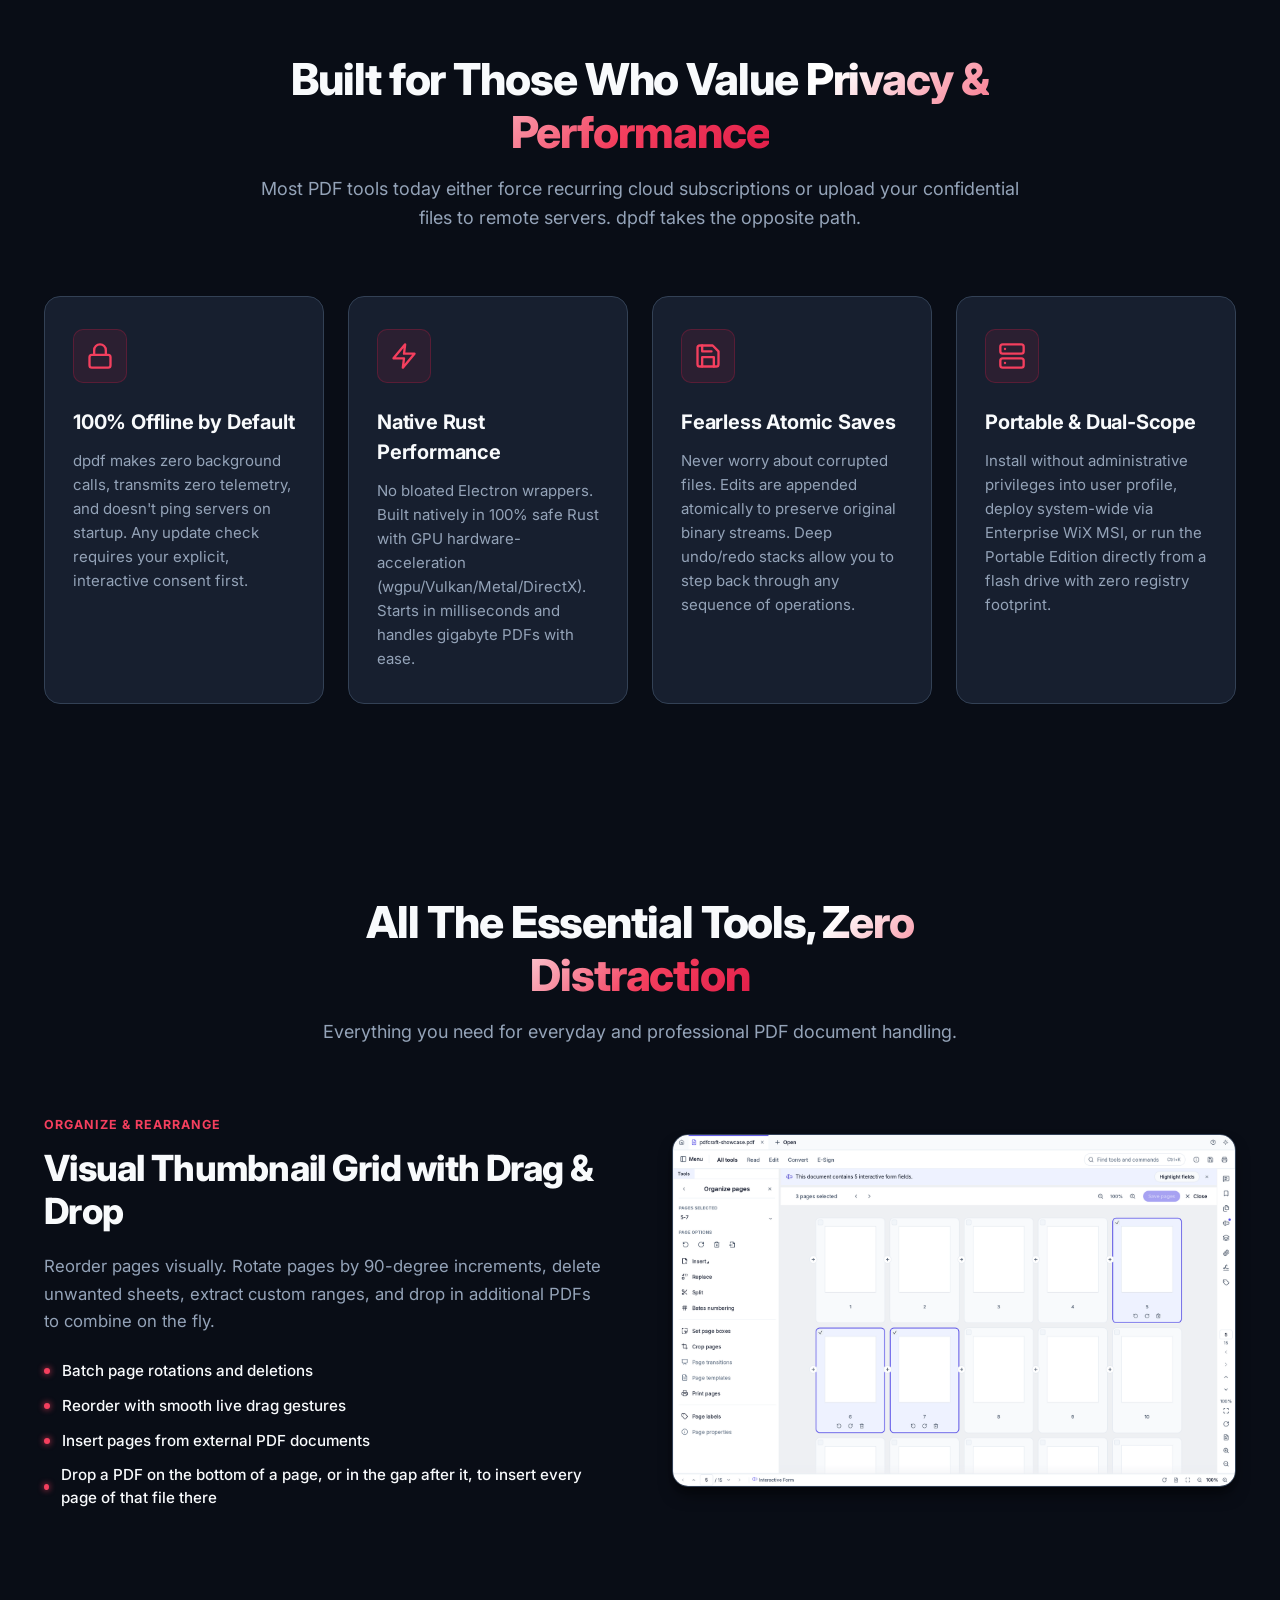
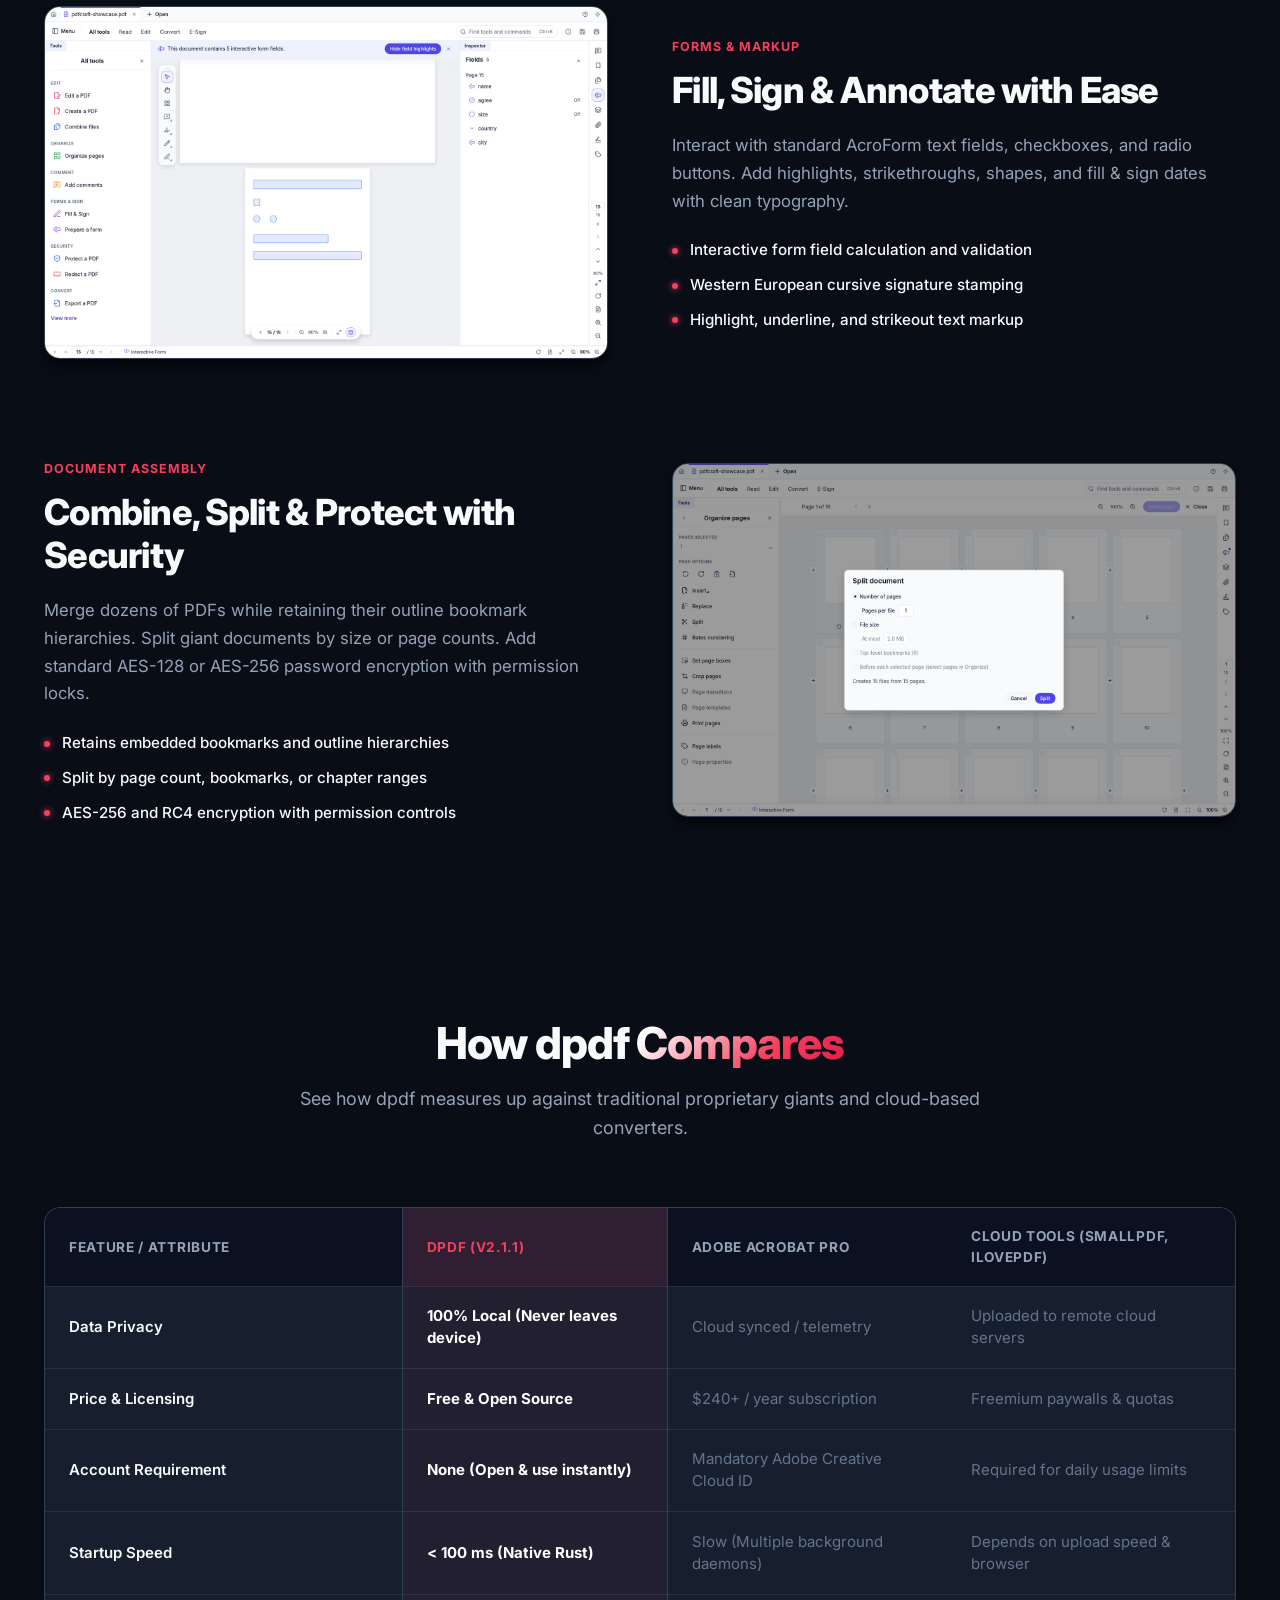
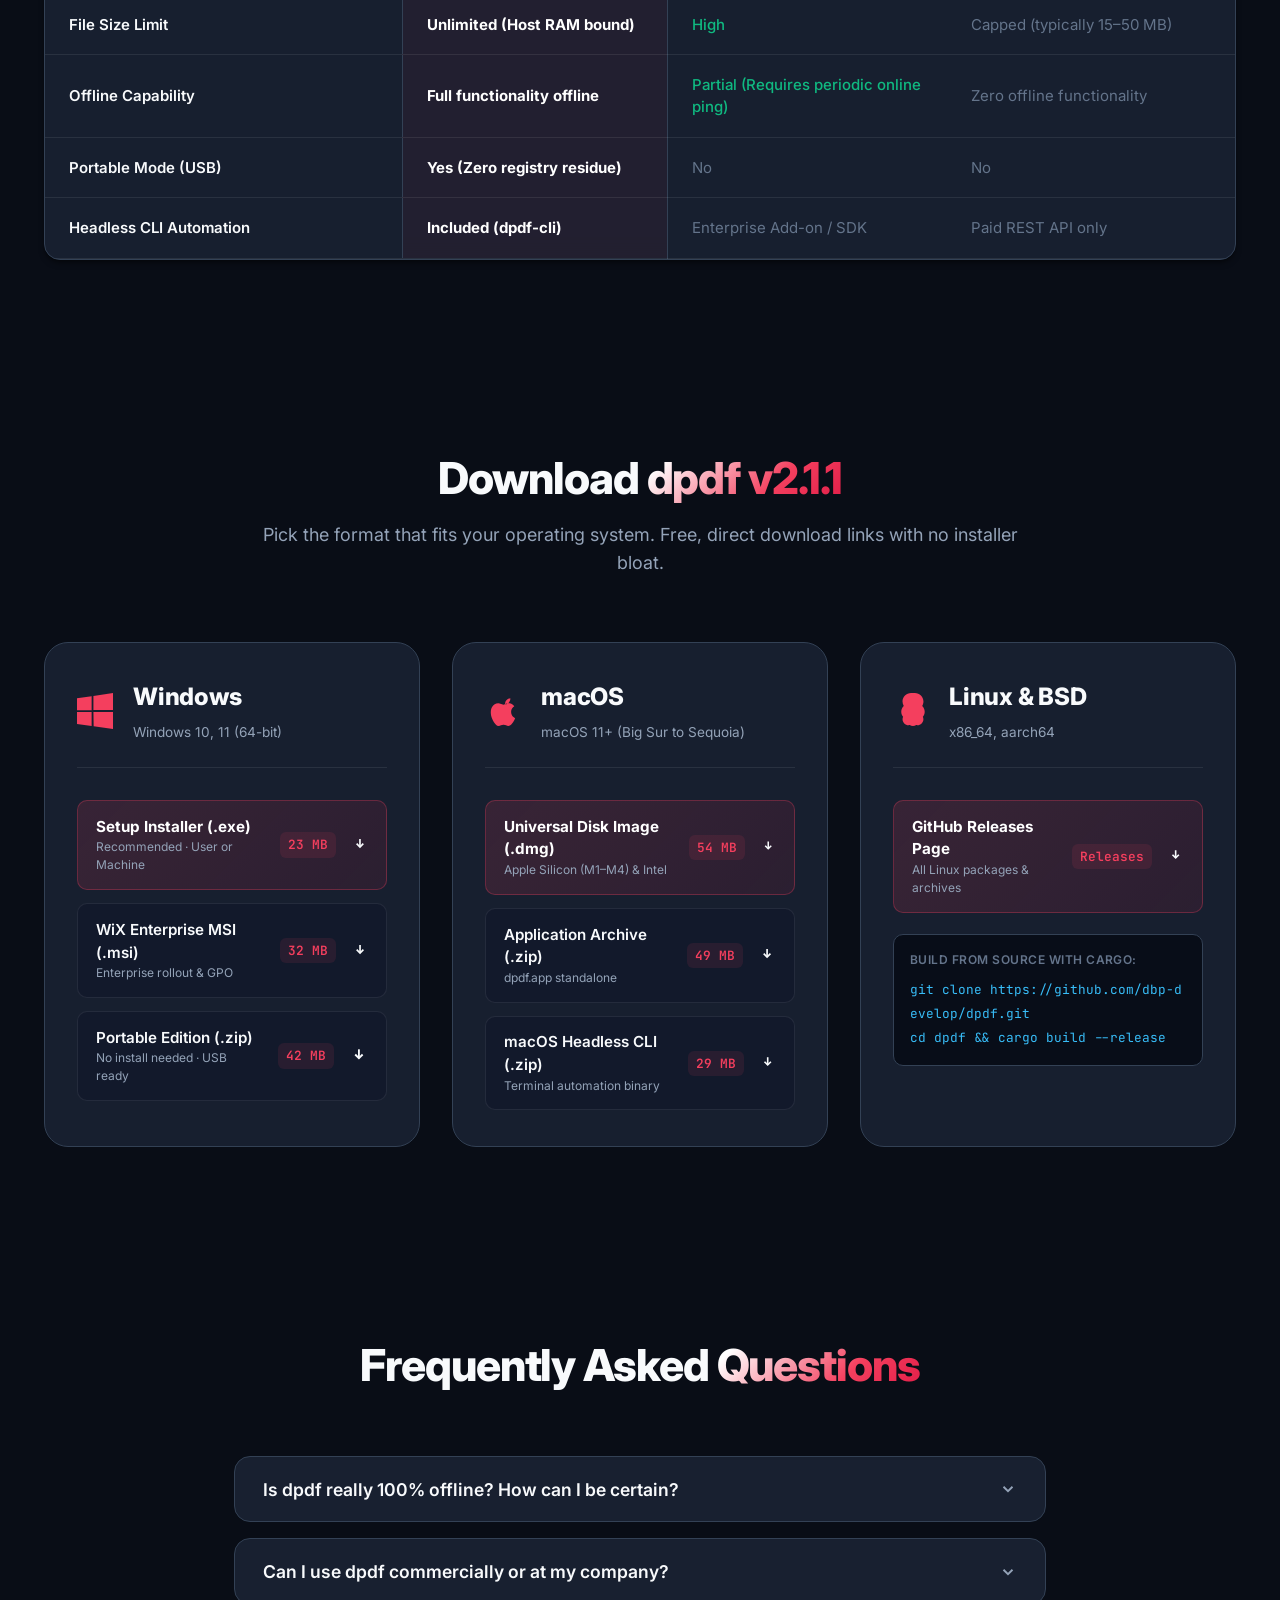
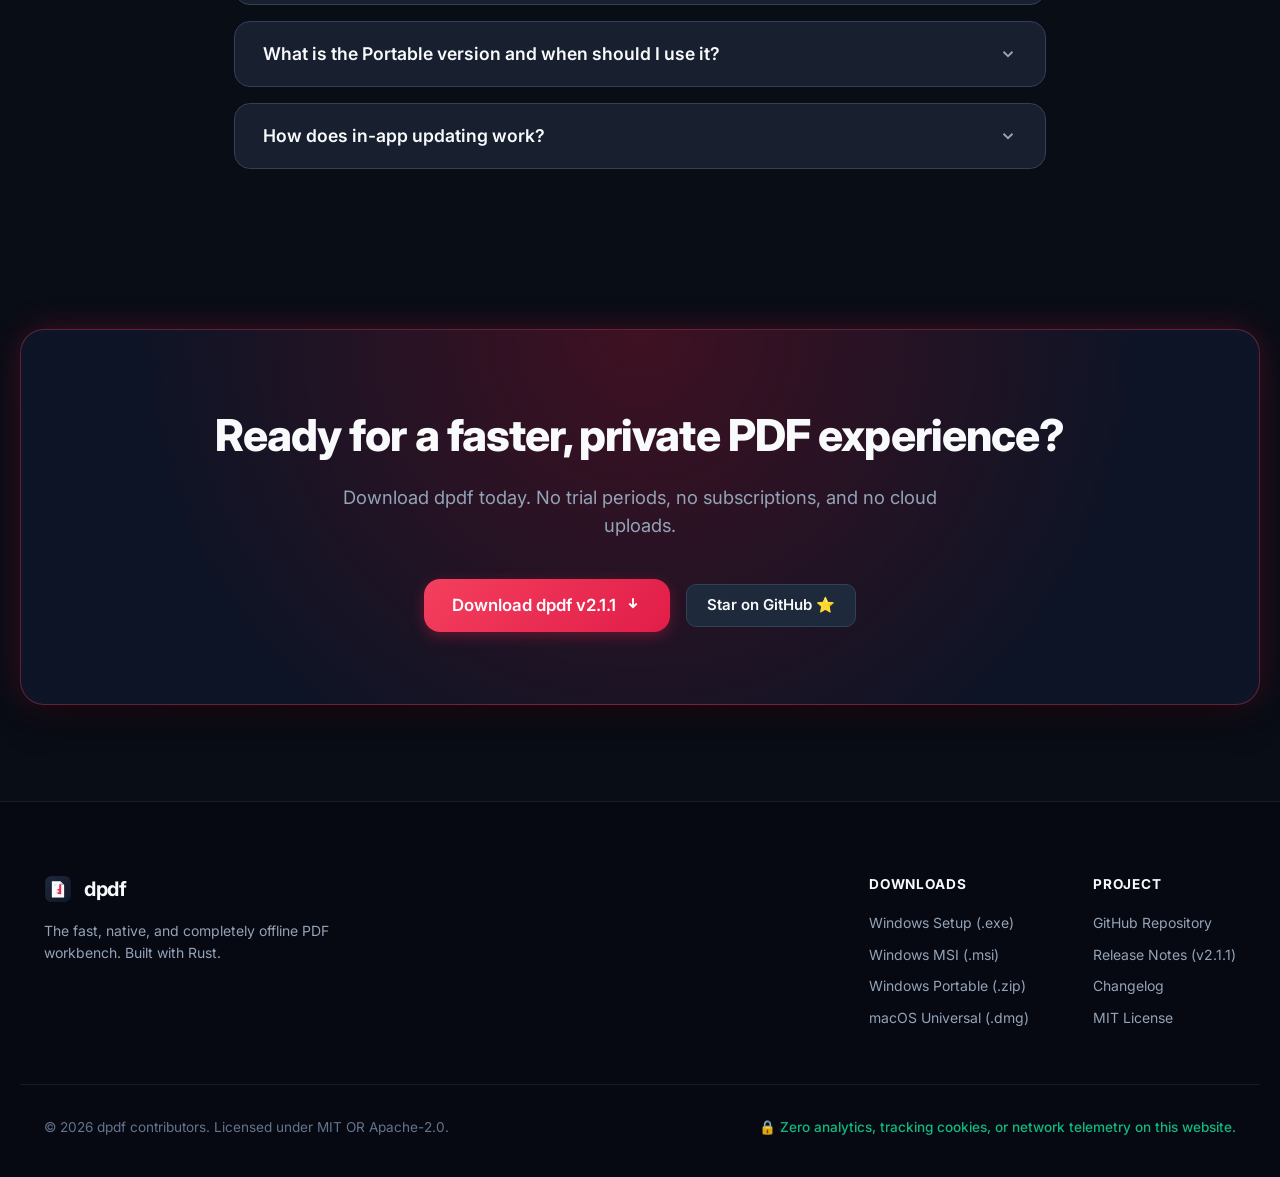
==== commit fd19243a: "Publish the v2.1.1 site. Download links point at the 2.1.1 installers.  Co-authored-by: Developer D " ====
--- a/index.html
+++ b/index.html
@@ -36,7 +36,7 @@
       <a href="#" class="brand-logo" aria-label="dpdf home">
         <img src="assets/dpdf-icon.svg" alt="dpdf mark" width="34" height="34" class="logo-mark">
         <span class="logo-text">dpdf</span>
-        <span class="version-tag">v2.1.0</span>
+        <span class="version-tag">v2.1.1</span>
       </a>
 
       <nav class="nav-links">
@@ -71,7 +71,7 @@
     <div class="container hero-content">
       <div class="badge-pill">
         <span class="badge-dot"></span>
-        <span>100% Offline by Default · No Cloud Telemetry · v2.1.0 Release</span>
+        <span>100% Offline by Default · No Cloud Telemetry · v2.1.1 Release</span>
       </div>
 
       <h1 class="hero-title">
@@ -86,7 +86,7 @@
       <!-- Smart Detected Download CTA -->
       <div class="hero-cta-container">
         <div class="primary-download-group">
-          <a href="https://github.com/dbp-develop/dpdf/releases/download/v2.1.0/dpdf-2.1.0-setup.exe" id="main-download-btn" class="btn btn-hero btn-primary">
+          <a href="https://github.com/dbp-develop/dpdf/releases/download/v2.1.1/dpdf-2.1.1-setup.exe" id="main-download-btn" class="btn btn-hero btn-primary">
             <div class="btn-icon-wrapper" id="btn-os-icon">
               <!-- Default Windows icon -->
               <svg width="22" height="22" viewBox="0 0 24 24" fill="currentColor">
@@ -114,26 +114,26 @@
           <!-- Dropdown menu -->
           <div class="platform-dropdown-menu" id="platform-dropdown">
             <div class="dropdown-header">Windows (64-bit)</div>
-            <a href="https://github.com/dbp-develop/dpdf/releases/download/v2.1.0/dpdf-2.1.0-setup.exe" class="dropdown-item">
+            <a href="https://github.com/dbp-develop/dpdf/releases/download/v2.1.1/dpdf-2.1.1-setup.exe" class="dropdown-item">
               <span class="item-title">Setup Installer (.exe)</span>
               <span class="item-desc">User & Machine UAC options · 23 MB</span>
             </a>
-            <a href="https://github.com/dbp-develop/dpdf/releases/download/v2.1.0/dpdf-2.1.0-windows-x64.msi" class="dropdown-item">
+            <a href="https://github.com/dbp-develop/dpdf/releases/download/v2.1.1/dpdf-2.1.1-windows-x64.msi" class="dropdown-item">
               <span class="item-title">WiX Enterprise Package (.msi)</span>
               <span class="item-desc">Enterprise deployment & associations · 32 MB</span>
             </a>
-            <a href="https://github.com/dbp-develop/dpdf/releases/download/v2.1.0/dpdf-2.1.0-windows-x64-portable.zip" class="dropdown-item">
+            <a href="https://github.com/dbp-develop/dpdf/releases/download/v2.1.1/dpdf-2.1.1-windows-x64-portable.zip" class="dropdown-item">
               <span class="item-title">Portable Edition (.zip)</span>
               <span class="item-desc">Zero-install standalone (USB ready) · 42 MB</span>
             </a>
 
             <div class="dropdown-divider"></div>
             <div class="dropdown-header">macOS (Universal)</div>
-            <a href="https://github.com/dbp-develop/dpdf/releases/download/v2.1.0/dpdf-2.1.0-macos-universal.dmg" class="dropdown-item">
+            <a href="https://github.com/dbp-develop/dpdf/releases/download/v2.1.1/dpdf-2.1.1-macos-universal.dmg" class="dropdown-item">
               <span class="item-title">Apple Silicon & Intel (.dmg)</span>
               <span class="item-desc">Drag to Applications disk image · 54 MB</span>
             </a>
-            <a href="https://github.com/dbp-develop/dpdf/releases/download/v2.1.0/dpdf-2.1.0-macos-universal.zip" class="dropdown-item">
+            <a href="https://github.com/dbp-develop/dpdf/releases/download/v2.1.1/dpdf-2.1.1-macos-universal.zip" class="dropdown-item">
               <span class="item-title">macOS App Archive (.zip)</span>
               <span class="item-desc">Universal dpdf.app bundle · 49 MB</span>
             </a>
@@ -144,7 +144,7 @@
               <span class="item-title">Linux Releases & Source</span>
               <span class="item-desc">Tarball, AppImage, and source packages</span>
             </a>
-            <a href="https://github.com/dbp-develop/dpdf/releases/download/v2.1.0/dpdf-cli-2.1.0-macos-universal.zip" class="dropdown-item">
+            <a href="https://github.com/dbp-develop/dpdf/releases/download/v2.1.1/dpdf-cli-2.1.1-macos-universal.zip" class="dropdown-item">
               <span class="item-title">Headless CLI (dpdf-cli)</span>
               <span class="item-desc">For batch scripts, CI/CD, and terminals</span>
             </a>
@@ -203,16 +203,16 @@
         </div>
 
         <div class="window-viewport">
-          <img src="assets/pdfcraft-dark.png?v=2.1.0" id="preview-img" alt="dpdf desktop application preview" loading="eager">
+          <img src="assets/pdfcraft-dark.png?v=2.1.1" id="preview-img" alt="dpdf desktop application preview" loading="eager">
         </div>
 
         <!-- Interactive preview switchers -->
         <div class="preview-tabs">
-          <button class="preview-tab active" data-src="assets/pdfcraft-dark.png?v=2.1.0">Dark Mode Reader</button>
-          <button class="preview-tab" data-src="assets/pdfcraft-organize.png?v=2.1.0">Page Organizer Grid</button>
-          <button class="preview-tab" data-src="assets/pdfcraft-viewer.png?v=2.1.0">Two-Page Spread</button>
-          <button class="preview-tab" data-src="assets/pdfcraft-forms.png?v=2.1.0">Fill & Sign</button>
-          <button class="preview-tab" data-src="assets/pdfcraft-split.png?v=2.1.0">Split & Merge</button>
+          <button class="preview-tab active" data-src="assets/pdfcraft-dark.png?v=2.1.1">Dark Mode Reader</button>
+          <button class="preview-tab" data-src="assets/pdfcraft-organize.png?v=2.1.1">Page Organizer Grid</button>
+          <button class="preview-tab" data-src="assets/pdfcraft-viewer.png?v=2.1.1">Two-Page Spread</button>
+          <button class="preview-tab" data-src="assets/pdfcraft-forms.png?v=2.1.1">Fill & Sign</button>
+          <button class="preview-tab" data-src="assets/pdfcraft-split.png?v=2.1.1">Split & Merge</button>
         </div>
       </div>
     </div>
@@ -309,7 +309,7 @@
             </ul>
           </div>
           <div class="feature-media">
-            <img src="assets/pdfcraft-organize.png?v=2.1.0" alt="dpdf organize pages tool" loading="lazy">
+            <img src="assets/pdfcraft-organize.png?v=2.1.1" alt="dpdf organize pages tool" loading="lazy">
           </div>
         </div>
 
@@ -328,7 +328,7 @@
             </ul>
           </div>
           <div class="feature-media">
-            <img src="assets/pdfcraft-forms.png?v=2.1.0" alt="dpdf form filling and annotation" loading="lazy">
+            <img src="assets/pdfcraft-forms.png?v=2.1.1" alt="dpdf form filling and annotation" loading="lazy">
           </div>
         </div>
 
@@ -347,7 +347,7 @@
             </ul>
           </div>
           <div class="feature-media">
-            <img src="assets/pdfcraft-split.png?v=2.1.0" alt="dpdf split and combine PDFs" loading="lazy">
+            <img src="assets/pdfcraft-split.png?v=2.1.1" alt="dpdf split and combine PDFs" loading="lazy">
           </div>
         </div>
       </div>
@@ -367,7 +367,7 @@
           <thead>
             <tr>
               <th class="table-col-feature">Feature / Attribute</th>
-              <th class="table-col-dpdf highlight">dpdf (v2.1.0)</th>
+              <th class="table-col-dpdf highlight">dpdf (v2.1.1)</th>
               <th class="table-col-other">Adobe Acrobat Pro</th>
               <th class="table-col-other">Cloud Tools (Smallpdf, ILovePDF)</th>
             </tr>
@@ -431,7 +431,7 @@
   <section class="section downloads-section" id="downloads">
     <div class="container">
       <div class="section-header">
-        <h2 class="section-title">Download <span class="text-gradient">dpdf v2.1.0</span></h2>
+        <h2 class="section-title">Download <span class="text-gradient">dpdf v2.1.1</span></h2>
         <p class="section-subtitle">Pick the format that fits your operating system. Free, direct download links with no installer bloat.</p>
       </div>
 
@@ -449,7 +449,7 @@
           </div>
 
           <div class="download-options-list">
-            <a href="https://github.com/dbp-develop/dpdf/releases/download/v2.1.0/dpdf-2.1.0-setup.exe" class="download-link-row primary-link">
+            <a href="https://github.com/dbp-develop/dpdf/releases/download/v2.1.1/dpdf-2.1.1-setup.exe" class="download-link-row primary-link">
               <div class="link-meta">
                 <span class="link-name">Setup Installer (.exe)</span>
                 <span class="link-tag">Recommended · User or Machine</span>
@@ -458,7 +458,7 @@
               <svg width="18" height="18" viewBox="0 0 24 24" fill="none" stroke="currentColor" stroke-width="2.5"><polyline points="7 10 12 15 17 10"/><line x1="12" y1="15" x2="12" y2="3"/></svg>
             </a>
 
-            <a href="https://github.com/dbp-develop/dpdf/releases/download/v2.1.0/dpdf-2.1.0-windows-x64.msi" class="download-link-row">
+            <a href="https://github.com/dbp-develop/dpdf/releases/download/v2.1.1/dpdf-2.1.1-windows-x64.msi" class="download-link-row">
               <div class="link-meta">
                 <span class="link-name">WiX Enterprise MSI (.msi)</span>
                 <span class="link-tag">Enterprise rollout & GPO</span>
@@ -467,7 +467,7 @@
               <svg width="18" height="18" viewBox="0 0 24 24" fill="none" stroke="currentColor" stroke-width="2.5"><polyline points="7 10 12 15 17 10"/><line x1="12" y1="15" x2="12" y2="3"/></svg>
             </a>
 
-            <a href="https://github.com/dbp-develop/dpdf/releases/download/v2.1.0/dpdf-2.1.0-windows-x64-portable.zip" class="download-link-row">
+            <a href="https://github.com/dbp-develop/dpdf/releases/download/v2.1.1/dpdf-2.1.1-windows-x64-portable.zip" class="download-link-row">
               <div class="link-meta">
                 <span class="link-name">Portable Edition (.zip)</span>
                 <span class="link-tag">No install needed · USB ready</span>
@@ -491,7 +491,7 @@
           </div>
 
           <div class="download-options-list">
-            <a href="https://github.com/dbp-develop/dpdf/releases/download/v2.1.0/dpdf-2.1.0-macos-universal.dmg" class="download-link-row primary-link">
+            <a href="https://github.com/dbp-develop/dpdf/releases/download/v2.1.1/dpdf-2.1.1-macos-universal.dmg" class="download-link-row primary-link">
               <div class="link-meta">
                 <span class="link-name">Universal Disk Image (.dmg)</span>
                 <span class="link-tag">Apple Silicon (M1–M4) & Intel</span>
@@ -500,7 +500,7 @@
               <svg width="18" height="18" viewBox="0 0 24 24" fill="none" stroke="currentColor" stroke-width="2.5"><polyline points="7 10 12 15 17 10"/><line x1="12" y1="15" x2="12" y2="3"/></svg>
             </a>
 
-            <a href="https://github.com/dbp-develop/dpdf/releases/download/v2.1.0/dpdf-2.1.0-macos-universal.zip" class="download-link-row">
+            <a href="https://github.com/dbp-develop/dpdf/releases/download/v2.1.1/dpdf-2.1.1-macos-universal.zip" class="download-link-row">
               <div class="link-meta">
                 <span class="link-name">Application Archive (.zip)</span>
                 <span class="link-tag">dpdf.app standalone</span>
@@ -509,7 +509,7 @@
               <svg width="18" height="18" viewBox="0 0 24 24" fill="none" stroke="currentColor" stroke-width="2.5"><polyline points="7 10 12 15 17 10"/><line x1="12" y1="15" x2="12" y2="3"/></svg>
             </a>
 
-            <a href="https://github.com/dbp-develop/dpdf/releases/download/v2.1.0/dpdf-cli-2.1.0-macos-universal.zip" class="download-link-row">
+            <a href="https://github.com/dbp-develop/dpdf/releases/download/v2.1.1/dpdf-cli-2.1.1-macos-universal.zip" class="download-link-row">
               <div class="link-meta">
                 <span class="link-name">macOS Headless CLI (.zip)</span>
                 <span class="link-tag">Terminal automation binary</span>
@@ -610,7 +610,7 @@
       <p class="cta-subtitle">Download dpdf today. No trial periods, no subscriptions, and no cloud uploads.</p>
       <div class="cta-actions">
         <a href="#downloads" class="btn btn-hero btn-primary">
-          <span>Download dpdf v2.1.0</span>
+          <span>Download dpdf v2.1.1</span>
           <svg width="18" height="18" viewBox="0 0 24 24" fill="none" stroke="currentColor" stroke-width="2.5"><polyline points="7 10 12 15 17 10"/><line x1="12" y1="15" x2="12" y2="3"/></svg>
         </a>
         <a href="https://github.com/dbp-develop/dpdf" target="_blank" rel="noopener noreferrer" class="btn btn-secondary">
@@ -634,16 +634,16 @@
       <div class="footer-links-group">
         <div class="footer-col">
           <h4>Downloads</h4>
-          <a href="https://github.com/dbp-develop/dpdf/releases/download/v2.1.0/dpdf-2.1.0-setup.exe">Windows Setup (.exe)</a>
-          <a href="https://github.com/dbp-develop/dpdf/releases/download/v2.1.0/dpdf-2.1.0-windows-x64.msi">Windows MSI (.msi)</a>
-          <a href="https://github.com/dbp-develop/dpdf/releases/download/v2.1.0/dpdf-2.1.0-windows-x64-portable.zip">Windows Portable (.zip)</a>
-          <a href="https://github.com/dbp-develop/dpdf/releases/download/v2.1.0/dpdf-2.1.0-macos-universal.dmg">macOS Universal (.dmg)</a>
+          <a href="https://github.com/dbp-develop/dpdf/releases/download/v2.1.1/dpdf-2.1.1-setup.exe">Windows Setup (.exe)</a>
+          <a href="https://github.com/dbp-develop/dpdf/releases/download/v2.1.1/dpdf-2.1.1-windows-x64.msi">Windows MSI (.msi)</a>
+          <a href="https://github.com/dbp-develop/dpdf/releases/download/v2.1.1/dpdf-2.1.1-windows-x64-portable.zip">Windows Portable (.zip)</a>
+          <a href="https://github.com/dbp-develop/dpdf/releases/download/v2.1.1/dpdf-2.1.1-macos-universal.dmg">macOS Universal (.dmg)</a>
         </div>
 
         <div class="footer-col">
           <h4>Project</h4>
           <a href="https://github.com/dbp-develop/dpdf" target="_blank" rel="noopener noreferrer">GitHub Repository</a>
-          <a href="https://github.com/dbp-develop/dpdf/releases/tag/v2.1.0" target="_blank" rel="noopener noreferrer">Release Notes (v2.1.0)</a>
+          <a href="https://github.com/dbp-develop/dpdf/releases/tag/v2.1.1" target="_blank" rel="noopener noreferrer">Release Notes (v2.1.1)</a>
           <a href="https://github.com/dbp-develop/dpdf/blob/main/CHANGELOG.md" target="_blank" rel="noopener noreferrer">Changelog</a>
           <a href="https://github.com/dbp-develop/dpdf/blob/main/LICENSE-MIT" target="_blank" rel="noopener noreferrer">MIT License</a>
         </div>
